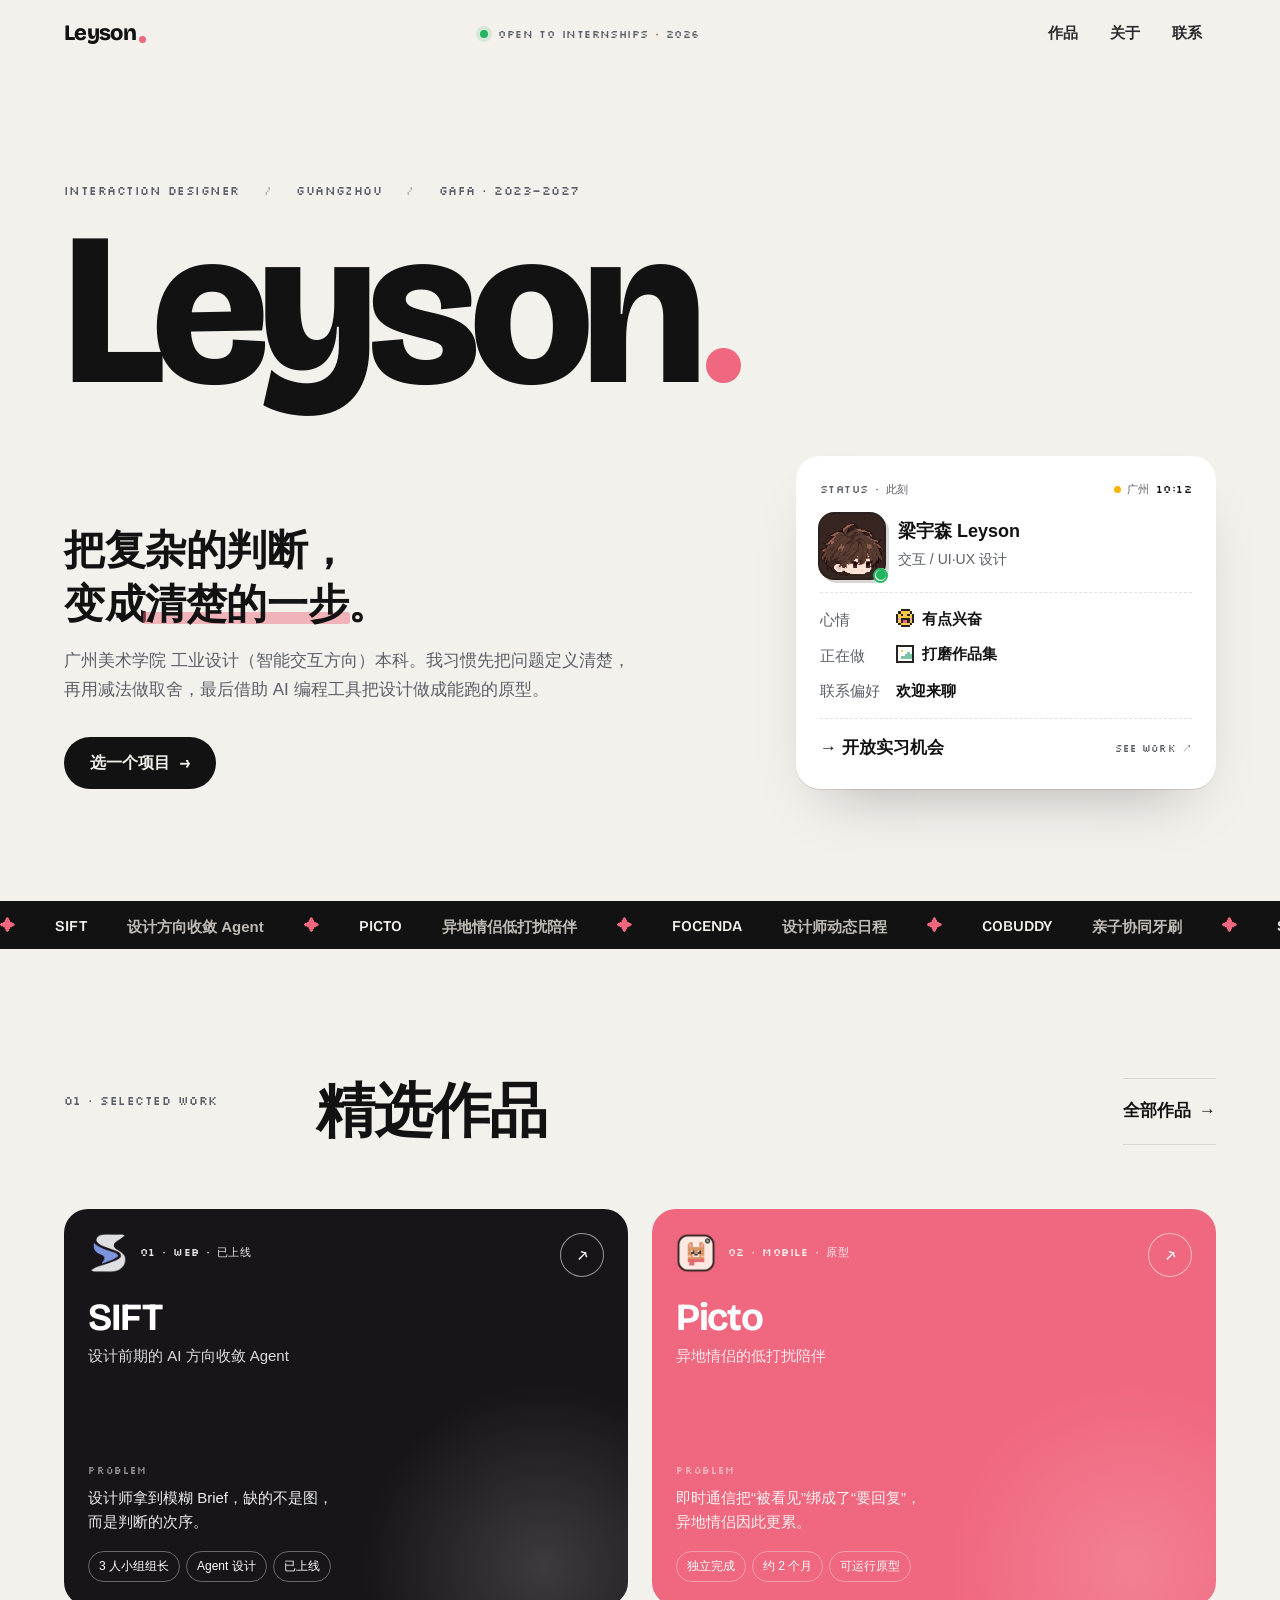
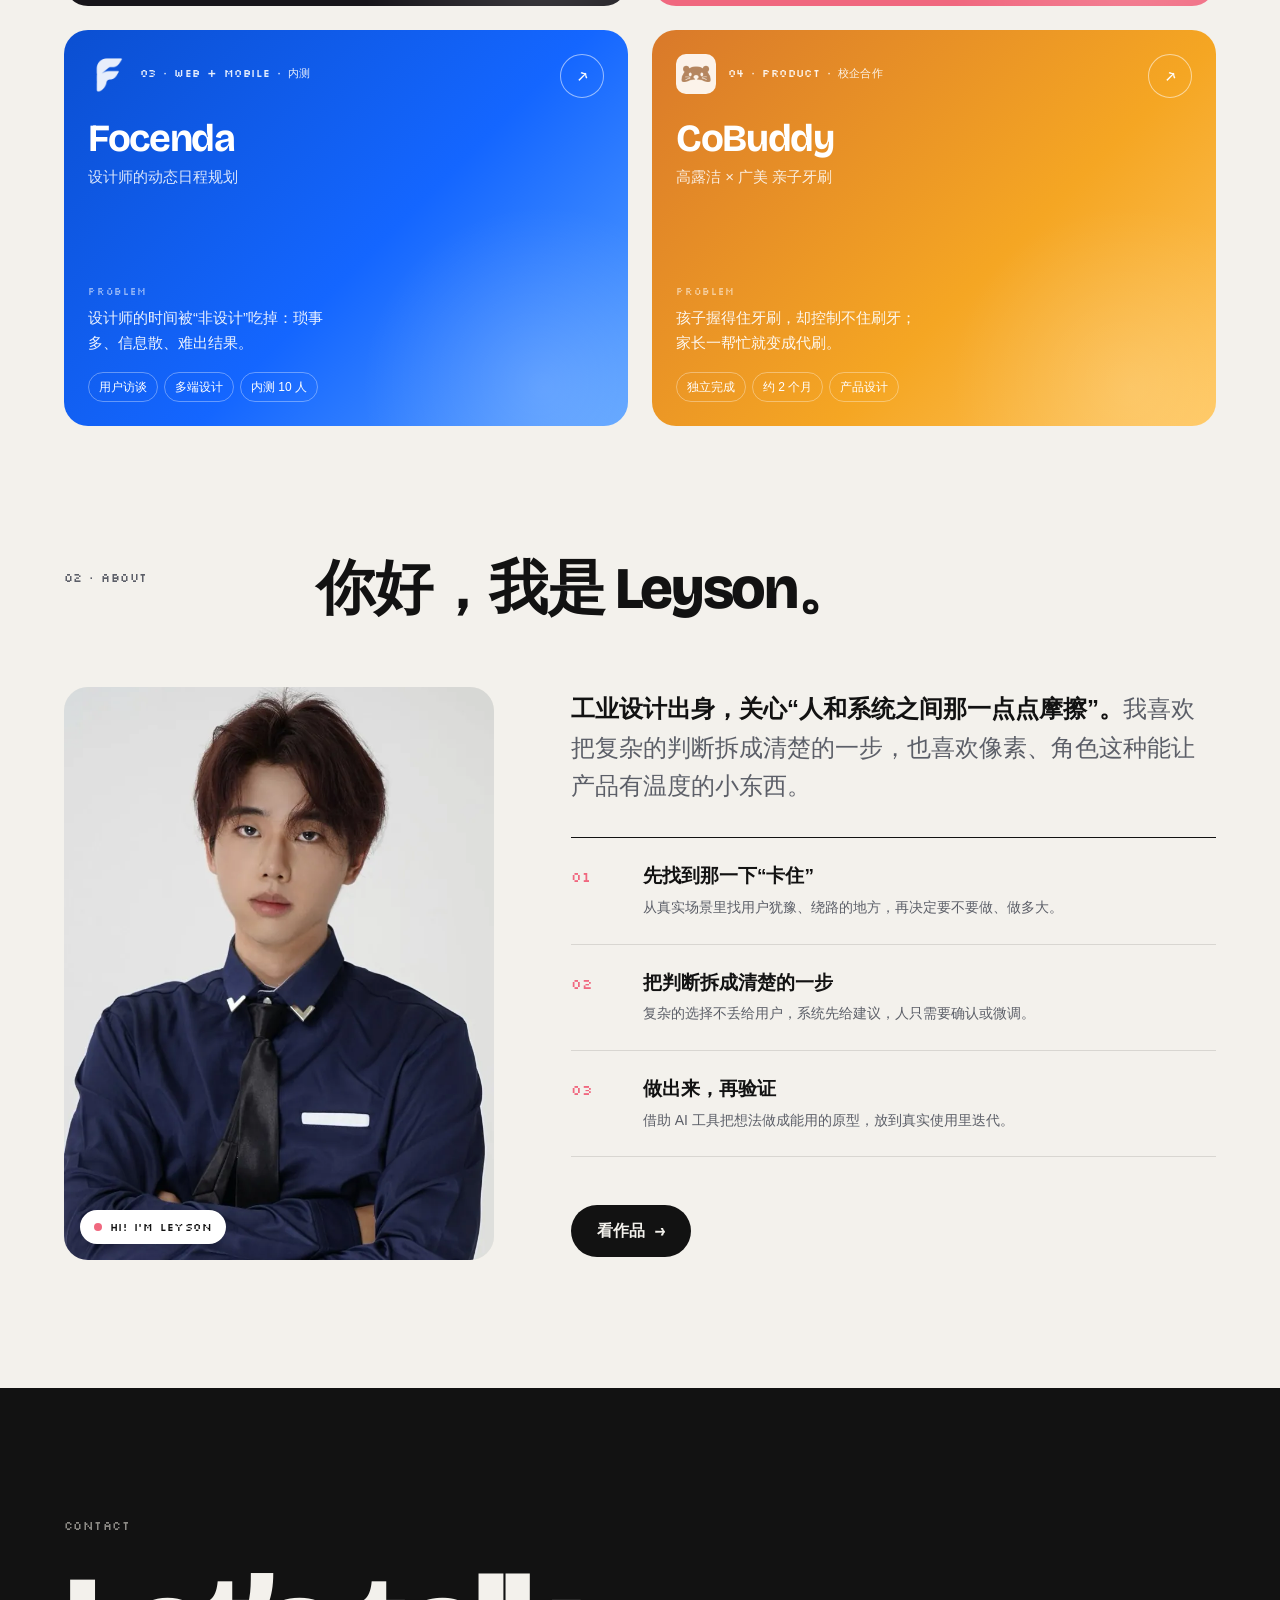
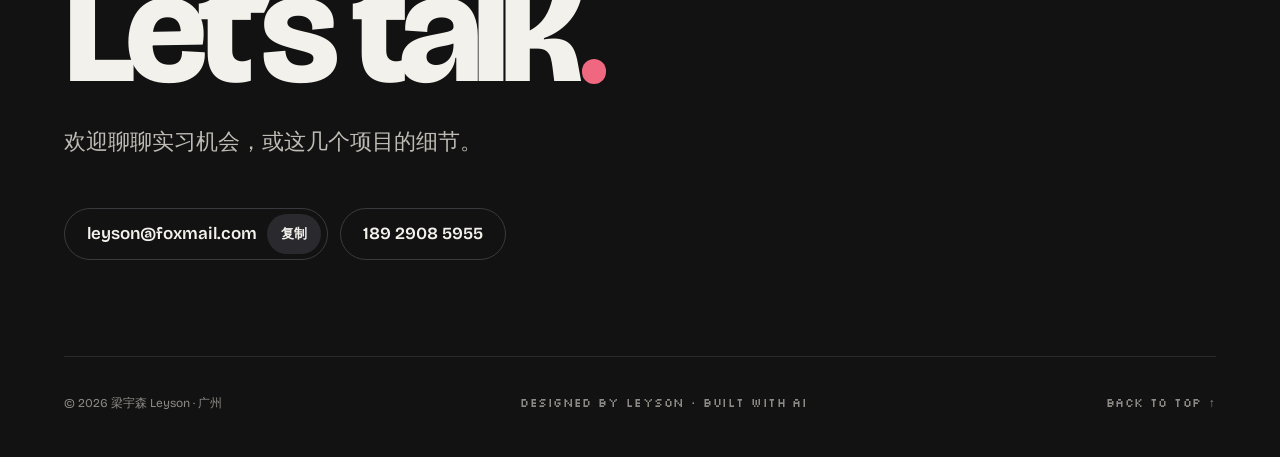
==== about.html @ c0477bdf "SIFT hero: 30-second read (problem/solution/role/result) in first screen" ====
<!doctype html>
<html lang="zh-CN" class="no-js">
<head>
<meta charset="utf-8">
<meta name="viewport" content="width=device-width, initial-scale=1, viewport-fit=cover">
<title>梁宇森 Leyson — 交互设计作品集</title>
<meta name="description" content="梁宇森 Leyson，广州美术学院工业设计（智能交互方向）。把复杂的判断，变成清楚的一步。作品：SIFT、片刻 Picto、Focenda 专序、CoBuddy 亲子牙刷。">
<meta name="author" content="梁宇森 Leyson">
<link rel="canonical" href="https://leysonapple.github.io/Personal-Website/">
<meta property="og:type" content="website">
<meta property="og:site_name" content="Leyson — 交互设计作品集">
<meta property="og:locale" content="zh_CN">
<meta property="og:title" content="梁宇森 Leyson — 交互设计作品集">
<meta property="og:description" content="梁宇森 Leyson，广州美术学院工业设计（智能交互方向）。把复杂的判断，变成清楚的一步。作品：SIFT、片刻 Picto、Focenda 专序、CoBuddy 亲子牙刷。">
<meta property="og:url" content="https://leysonapple.github.io/Personal-Website/">
<meta property="og:image" content="https://leysonapple.github.io/Personal-Website/assets/img/og-image.jpg">
<meta property="og:image:width" content="1200">
<meta property="og:image:height" content="630">
<meta name="twitter:card" content="summary_large_image">
<meta name="theme-color" content="#F3F1EC">
<link rel="icon" href="assets/img/favicon.svg" type="image/svg+xml">
<link rel="icon" href="assets/img/favicon-32.png" sizes="32x32" type="image/png">
<link rel="apple-touch-icon" href="assets/img/apple-touch-icon.png">
<link rel="preload" href="assets/fonts/Bricolage.woff2" as="font" type="font/woff2" crossorigin>
<link rel="stylesheet" href="assets/css/style.css?v=10281328">
<script>document.documentElement.className='js';try{var c=localStorage.getItem('ly-dot');if(c)document.documentElement.style.setProperty('--dot',c)}catch(e){}</script>
</head>
<body>
<a class="skip" href="#main">跳到正文</a>
<header class="nav">
  <div class="wrap">
    <a class="brand" href="index.html" aria-label="Leyson 首页">Leyson<i class="mk" aria-hidden="true"></i></a>
    <span class="open px">Open to internships · 2026</span>
    <ul>
      <li><a href="work.html">作品</a></li>
      <li><a href="about.html#about">关于</a></li>
      <li class="hide-xs"><a href="#contact">联系</a></li>
    </ul>
  </div>
</header>

<main id="main">
<section class="hero">
  <div class="wrap">
    <div class="kick px rv"><span>Interaction Designer</span><span>Guangzhou</span><span>GAFA · 2023–2027</span></div>
    <h1 class="rv d1" aria-label="Leyson.">Leyson<button type="button" class="mk mk-hero" data-dot data-follow aria-label="这个点是我的标志，点一下换个颜色"><span class="hint px" aria-hidden="true">Click me</span></button></h1>
    <div class="hero-grid">
      <div class="rv d2">
        <p class="lede">把复杂的判断，<br>变成<span class="hl">清楚的一步</span>。</p>
        <p class="sub">广州美术学院 工业设计（智能交互方向）本科。我习惯先把问题定义清楚，再用减法做取舍，最后借助 AI 编程工具把设计做成能跑的原型。</p>
        <div class="acts">
          <a class="btn btn-ink" href="work.html" data-magnetic>选一个项目 <span class="arr" aria-hidden="true">→</span></a>
        </div>
      </div>
      <aside class="status rv d3" aria-label="我的当前状态">
        <div class="top px"><span>Status · 此刻</span><span class="clock" data-clock><i aria-hidden="true"></i>广州 <time>--:--</time></span></div>
        <div class="me">
          <button type="button" class="ava" data-ava aria-label="梁宇森 Leyson 的像素头像：点一下打个招呼">
            <img class="f0" src="assets/img/avatar-pixel.png" alt="" width="80" height="80" loading="eager" decoding="async">
            <img class="f1" src="assets/img/avatar-pixel-blink.png" alt="" width="80" height="80" loading="eager" decoding="async">
            <span class="on-dot" aria-hidden="true"></span>
          </button>
          <span class="ava-say" data-ava-say aria-live="polite"></span>
          <div><b>梁宇森 Leyson</b><span>交互 / UI·UX 设计</span></div>
        </div>
        <dl>
          <dt>心情</dt><dd><button type="button" class="cyc" data-cyc="mood" aria-label="心情：有点兴奋（点一下换一个）"><i class="pxi" aria-hidden="true"></i><span>有点兴奋</span></button></dd>
          <dt>正在做</dt><dd><button type="button" class="cyc" data-cyc="doing" aria-label="正在做：打磨作品集（点一下换一个）"><i class="pxi" aria-hidden="true"></i><span>打磨作品集</span></button></dd>
          <dt>联系偏好</dt><dd>欢迎来聊</dd>
        </dl>
        <div class="say"><a href="#contact">→ 开放实习机会</a><a class="fmt px" href="work.html">See work ↗</a></div>
      </aside>
    </div>
  </div>
</section>

<div class="marquee" aria-hidden="true"><div class="track">
  <span><b>✦</b> SIFT <em>设计方向收敛 Agent</em> <b>✦</b> PICTO <em>异地情侣低打扰陪伴</em> <b>✦</b> FOCENDA <em>设计师动态日程</em> <b>✦</b> COBUDDY <em>亲子协同牙刷</em></span>
  <span><b>✦</b> SIFT <em>设计方向收敛 Agent</em> <b>✦</b> PICTO <em>异地情侣低打扰陪伴</em> <b>✦</b> FOCENDA <em>设计师动态日程</em> <b>✦</b> COBUDDY <em>亲子协同牙刷</em></span>
  <span><b>✦</b> SIFT <em>设计方向收敛 Agent</em> <b>✦</b> PICTO <em>异地情侣低打扰陪伴</em> <b>✦</b> FOCENDA <em>设计师动态日程</em> <b>✦</b> COBUDDY <em>亲子协同牙刷</em></span>
  <span><b>✦</b> SIFT <em>设计方向收敛 Agent</em> <b>✦</b> PICTO <em>异地情侣低打扰陪伴</em> <b>✦</b> FOCENDA <em>设计师动态日程</em> <b>✦</b> COBUDDY <em>亲子协同牙刷</em></span>
</div></div>

<section class="sec sec-work" aria-labelledby="work-h">
  <div class="wrap">
    <div class="sec-head rv"><div class="no px">01 · Selected work</div><h2 id="work-h">精选作品</h2><a class="more" href="work.html">全部作品 <span aria-hidden="true">→</span></a></div>
    <div class="pcs">
      <a class="pc s rv" href="projects/sift.html" data-tilt data-cursor="查看">
        <span class="pc-top"><img class="logo" src="assets/img/logo-sift.png" alt="" width="186" height="192" loading="lazy" decoding="async"><span class="px">01 · Web · 已上线</span></span>
        <span class="pc-txt"><b>SIFT</b><span>设计前期的 AI 方向收敛 Agent</span></span>
        <span class="pc-body">
          <span class="pc-prob"><em class="px">Problem</em>设计师拿到模糊 Brief，缺的不是图，而是判断的次序。</span>
          <span class="pc-chips"><span>3 人小组组长</span><span>Agent 设计</span><span>已上线</span></span>
        </span>
        <span class="pc-go" aria-hidden="true">→</span>
      </a>
      <a class="pc p rv d1" href="projects/picto.html" data-tilt data-cursor="查看">
        <span class="pc-top"><img class="logo" src="assets/img/logo-picto.png" alt="" width="192" height="192" loading="lazy" decoding="async"><span class="px">02 · Mobile · 原型</span></span>
        <span class="pc-txt"><b>Picto</b><span>异地情侣的低打扰陪伴</span></span>
        <span class="pc-body">
          <span class="pc-prob"><em class="px">Problem</em>即时通信把“被看见”绑成了“要回复”，异地情侣因此更累。</span>
          <span class="pc-chips"><span>独立完成</span><span>约 2 个月</span><span>可运行原型</span></span>
        </span>
        <span class="pc-go" aria-hidden="true">→</span>
      </a>
      <a class="pc f rv d2" href="projects/focenda.html" data-tilt data-cursor="查看">
        <span class="pc-top"><img class="logo" src="assets/img/logo-focenda.png" alt="" width="192" height="192" loading="lazy" decoding="async"><span class="px">03 · Web + Mobile · 内测</span></span>
        <span class="pc-txt"><b>Focenda</b><span>设计师的动态日程规划</span></span>
        <span class="pc-body">
          <span class="pc-prob"><em class="px">Problem</em>设计师的时间被“非设计”吃掉：琐事多、信息散、难出结果。</span>
          <span class="pc-chips"><span>用户访谈</span><span>多端设计</span><span>内测 10 人</span></span>
        </span>
        <span class="pc-go" aria-hidden="true">→</span>
      </a>
      <a class="pc c rv d3" href="projects/cobuddy.html" data-tilt data-cursor="查看">
        <span class="pc-top"><img class="logo" src="assets/img/logo-cobuddy.png" alt="" width="192" height="192" loading="lazy" decoding="async"><span class="px">04 · Product · 校企合作</span></span>
        <span class="pc-txt"><b>CoBuddy</b><span>高露洁 × 广美 亲子牙刷</span></span>
        <span class="pc-body">
          <span class="pc-prob"><em class="px">Problem</em>孩子握得住牙刷，却控制不住刷牙；家长一帮忙就变成代刷。</span>
          <span class="pc-chips"><span>独立完成</span><span>约 2 个月</span><span>产品设计</span></span>
        </span>
        <span class="pc-go" aria-hidden="true">→</span>
      </a>
    </div>
  </div>
</section>

<section class="sec" id="about" aria-labelledby="about-h">
  <div class="wrap">
    <div class="sec-head rv"><div class="no px">02 · About</div><h2 id="about-h">你好，我是<span class="lat"> Leyson</span>。</h2></div>
    <div class="about">
      <div class="photo rv"><picture><source srcset="assets/img/portrait.webp" type="image/webp"><img src="assets/img/portrait.jpg" alt="梁宇森 Leyson 的照片" width="736" height="1200" loading="lazy" decoding="async"></picture><span class="hi px"><i class="mk" aria-hidden="true"></i>Hi! I’m Leyson</span></div>
      <div class="rv d1">
        <p class="intro">工业设计出身，关心“人和系统之间那一点点摩擦”。<span class="mute">我喜欢把复杂的判断拆成清楚的一步，也喜欢像素、角色这种能让产品有温度的小东西。</span></p>
        <ol class="ways">
          <li><span class="n px">01</span><div><b>先找到那一下“卡住”</b><p>从真实场景里找用户犹豫、绕路的地方，再决定要不要做、做多大。</p></div></li>
          <li><span class="n px">02</span><div><b>把判断拆成清楚的一步</b><p>复杂的选择不丢给用户，系统先给建议，人只需要确认或微调。</p></div></li>
          <li><span class="n px">03</span><div><b>做出来，再验证</b><p>借助 AI 工具把想法做成能用的原型，放到真实使用里迭代。</p></div></li>
        </ol>
        <div class="about-cta">
          <a class="btn btn-ink" href="work.html">看作品 <span class="arr" aria-hidden="true">→</span></a>
        </div>
      </div>
    </div>
  </div>
</section>
</main>
<footer class="foot" id="contact">
  <div class="wrap">
    <p class="eyebrow px">Contact</p>
    <h2 aria-label="Let’s talk.">Let’s talk<button type="button" class="mk mk-big" data-dot aria-label="换一个点的颜色"></button></h2>
    <p class="l">欢迎聊聊实习机会，或这几个项目的细节。</p>
    <div class="links">
      <span class="mail-group"><a href="mailto:leyson@foxmail.com">leyson@foxmail.com</a><button type="button" class="copy" data-copy="leyson@foxmail.com" aria-label="复制邮箱地址"><span>复制</span></button></span>
      <a href="tel:+8618929085955">189 2908 5955</a>
    </div>
    <div class="base">
      <span>© <span id="y">2026</span> 梁宇森 Leyson · 广州</span>
      <span class="px">Designed by Leyson · built with AI</span>
      <a class="top px" href="#main">Back to top ↑</a>
    </div>
  </div>
</footer>
<div class="cursor" aria-hidden="true"><span></span></div>
<p class="toast" role="status" aria-live="polite"></p>
<script src="assets/js/main.js?v=10281328" defer></script>
</body>
</html>
---- assets/css/style.css ----
/* ==========================================================
   Leyson. — Interaction Design Portfolio
   Tokens → base → components → pages → responsive → motion
   ========================================================== */
@font-face { font-family: "Bricolage"; src: url("../fonts/Bricolage.woff2") format("woff2"); font-weight: 200 800; font-display: swap; }
@font-face { font-family: "Pixel"; src: url("../fonts/Silkscreen.woff2") format("woff2"); font-weight: 400; font-display: swap; }
@font-face { font-family: "Pixel"; src: url("../fonts/SilkscreenBold.woff2") format("woff2"); font-weight: 700; font-display: swap; }

:root {
  /* colour */
  --paper: #F3F1EC;
  --paper-2: #EAE7E0;
  --ink: #121212;
  --ink-2: #2A2A2D;
  --mute: #5C5F68;
  --line: rgba(18, 18, 18, .12);
  --white: #fff;
  --dot: #F0687F;            /* Leyson’s mark — user can cycle it */

  --sift: #17151A;  --sift-2: #232026; --sift-acc: #8FA6FF;
  --picto: #FBEFE3; --picto-acc: #F0687F; --picto-ink: #3B2A22;
  --foc: #1466FF;   --foc-2: #8EC5FF;  --foc-deep: #0B4FD1;

  /* type */
  --lat: "Bricolage", "Helvetica Neue", Arial, sans-serif;
  --cjk: "PingFang SC", "Hiragino Sans GB", "Noto Sans SC", "Source Han Sans SC", "Microsoft YaHei", sans-serif;
  --px: "Pixel", ui-monospace, monospace;
  --fs-xs: 12px;
  --fs-sm: 14px;
  --fs-base: 17px;
  --fs-md: 19px;
  --fs-lg: clamp(20px, 1.9vw, 24px);
  --fs-xl: clamp(28px, 3.3vw, 44px);
  --fs-2xl: clamp(34px, 4.6vw, 60px);
  --fs-3xl: clamp(48px, 7.4vw, 112px);

  /* space (8pt) */
  --s1: 8px; --s2: 16px; --s3: 24px; --s4: 32px; --s5: 48px; --s6: 64px; --s7: 96px;
  --section: clamp(80px, 10vw, 144px);
  --gap: clamp(16px, 2vw, 24px);

  --wrap: 1280px;
  --pad: clamp(20px, 5vw, 64px);
  --nav-h: 68px;
  --r: 18px;
  --r-lg: 24px;
  --ease: cubic-bezier(.2, .7, .1, 1);
  --spring: cubic-bezier(.34, 1.56, .64, 1);
  --shadow: 0 1px 0 var(--line), 0 30px 60px -30px rgba(0, 0, 0, .28);
}

*, *::before, *::after { box-sizing: border-box; }
html { scroll-behavior: smooth; -webkit-text-size-adjust: 100%; scroll-padding-top: calc(var(--nav-h) + 72px); }
body {
  margin: 0; background: var(--paper); color: var(--ink);
  font-family: var(--lat), var(--cjk); font-size: var(--fs-base); line-height: 1.7;
  -webkit-font-smoothing: antialiased; text-rendering: optimizeLegibility;
}
img, video { display: block; max-width: 100%; height: auto; }
picture { display: contents; }
a { color: inherit; text-decoration: none; }
button { font: inherit; color: inherit; background: none; border: 0; padding: 0; cursor: pointer; }
h1, h2, h3, h4 { text-wrap: balance; }
p { text-wrap: pretty; }
::selection { background: var(--ink); color: var(--paper); }
:focus-visible { outline: 2px solid var(--foc); outline-offset: 3px; border-radius: 8px; }
.theme-foc :focus-visible, .theme-sift :focus-visible, .dark-sec :focus-visible, .foot :focus-visible, .next:focus-visible { outline-color: #fff; }

.wrap { width: 100%; max-width: var(--wrap); margin: 0 auto; padding: 0 var(--pad); }
.px { font-family: var(--px); letter-spacing: .04em; text-transform: uppercase; font-weight: 400; }
.mute { color: var(--mute); }
.sr { position: absolute; width: 1px; height: 1px; overflow: hidden; clip: rect(0 0 0 0); white-space: nowrap; }
.eyebrow { font-size: var(--fs-xs); color: var(--mute); margin: 0 0 var(--s2); }
.skip { position: fixed; left: 16px; top: 12px; z-index: 300; background: var(--ink); color: var(--paper); padding: 10px 16px; border-radius: 999px; font-weight: 700; transform: translateY(-160%); transition: transform .2s; }
.skip:focus { transform: none; }

/* ---------- the mark: Leyson’s dot ---------- */
.mk { display: inline-block; width: 8px; height: 8px; border-radius: 50%; background: var(--dot); flex: none; transition: background .4s var(--ease), transform .5s var(--spring); }
button.mk { position: relative; cursor: pointer; }
button.mk::before { content: ""; position: absolute; inset: -14px; border-radius: 50%; }   /* bigger hit area */

/* ---------- header ---------- */
.nav {
  position: sticky; top: 0; z-index: 50;
  background: color-mix(in srgb, var(--paper) 84%, transparent);
  backdrop-filter: saturate(1.4) blur(14px); -webkit-backdrop-filter: saturate(1.4) blur(14px);
  border-bottom: 1px solid transparent; transition: border-color .3s;
}
.nav.scrolled { border-color: var(--line); }
.nav .wrap { display: flex; align-items: center; justify-content: space-between; gap: var(--s2); height: var(--nav-h); }
.brand { display: inline-flex; align-items: baseline; gap: 3px; font-weight: 800; font-size: 22px; letter-spacing: -.03em; min-height: 44px; align-items: center; }
.brand .mk { width: 7px; height: 7px; margin-top: 10px; }
.brand:hover .mk { transform: translateY(-6px); }
.nav ul { display: flex; gap: 4px; list-style: none; margin: 0; padding: 0; align-items: center; }
.nav ul a { display: inline-flex; align-items: center; gap: 6px; min-height: 44px; padding: 0 14px; border-radius: 999px; font-size: 15px; font-weight: 600; color: var(--ink-2); transition: background .2s, color .2s; }
.nav ul a:hover, .nav ul a[aria-current="page"] { background: rgba(18,18,18,.06); }
.nav .cta { background: var(--ink); color: var(--paper) !important; margin-left: 4px; }
.nav .cta:hover { background: #000 !important; }
.open { display: inline-flex; align-items: center; gap: 10px; font-size: 11px; color: var(--mute); }
.open::before { content: ""; width: 8px; height: 8px; border-radius: 50%; background: #22B45E; box-shadow: 0 0 0 4px rgba(34,180,94,.15); animation: pulse 2.4s infinite; }
@keyframes pulse { 50% { box-shadow: 0 0 0 7px rgba(34,180,94,0); } }

/* ---------- buttons / chips ---------- */
.btn { display: inline-flex; align-items: center; gap: 10px; min-height: 52px; padding: 0 26px; border-radius: 999px; font-weight: 700; font-size: 16px; font-family: var(--lat), var(--cjk); transition: transform .3s var(--ease), background .2s, color .2s, box-shadow .3s; will-change: transform; }
.btn .arr { transition: transform .3s var(--ease); }
.btn:hover .arr { transform: translateX(4px); }
.btn-ink { background: var(--ink); color: var(--paper); }
.btn-ink:hover { box-shadow: 0 14px 30px -14px rgba(0,0,0,.6); }
.btn-line { border: 1.5px solid var(--ink); }
.btn-line:hover { background: var(--ink); color: var(--paper); }
.chip { display: inline-flex; align-items: center; height: 28px; padding: 0 12px; border-radius: 999px; border: 1px solid currentColor; font-size: 13px; font-weight: 600; opacity: .85; }
.tag { display: block; font-family: var(--px); font-size: var(--fs-xs); letter-spacing: .04em; text-transform: uppercase; color: var(--mute); margin-bottom: 10px; }

/* ---------- reveal (only when JS runs) ---------- */
.js .rv { opacity: 0; transform: translateY(24px); transition: opacity .8s var(--ease), transform .8s var(--ease); }
.js .rv.in { opacity: 1; transform: none; }
.js .rv.d1 { transition-delay: .08s; } .js .rv.d2 { transition-delay: .16s; } .js .rv.d3 { transition-delay: .24s; }

/* ==========================================================
   HOME
   ========================================================== */
.hero { position: relative; overflow-x: clip; min-height: calc(100svh - var(--nav-h)); display: flex; flex-direction: column; justify-content: center; padding: var(--s5) 0 var(--s5); }
.hero .kick { font-size: var(--fs-xs); color: var(--mute); display: flex; gap: var(--s1) var(--s3); flex-wrap: wrap; }
.hero .kick span + span::before { content: "/"; margin-right: var(--s3); opacity: .4; }
.hero h1 { margin: var(--s2) 0 0; font-size: clamp(88px, 17vw, 248px); line-height: .86; font-weight: 800; letter-spacing: -.045em; display: flex; align-items: flex-end; }
.mk-hero { width: .16em; height: .16em; margin: 0 0 .1em .05em; translate: var(--fx, 0) var(--fy, 0); transition: background .4s var(--ease), transform .5s var(--spring), translate .25s var(--ease); }
.mk-hero:hover, .mk-hero:focus-visible { transform: scale(1.18); }
.mk-hero:active { transform: scale(.85); }
.mk-hero .hint { position: absolute; left: 130%; bottom: 110%; font-size: 11px; letter-spacing: .06em; line-height: 1; white-space: nowrap; background: var(--ink); color: var(--paper); padding: 6px 8px; border-radius: 6px; opacity: 0; transform: translateY(6px); transition: opacity .25s, transform .3s var(--ease); pointer-events: none; }
.mk-hero:hover .hint, .mk-hero:focus-visible .hint { opacity: 1; transform: none; }
.mk.pop { animation: pop .5s var(--spring); }
@keyframes pop { 40% { transform: scale(1.45); } }

.hero-grid { display: grid; grid-template-columns: 1.25fr .9fr; gap: clamp(28px, 5vw, 80px); align-items: end; margin-top: clamp(28px, 4vw, 56px); }
.hero .lede { font-family: var(--cjk); font-size: clamp(26px, 3.2vw, 44px); line-height: 1.32; font-weight: 700; letter-spacing: -.01em; margin: 0; }
.hl { position: relative; white-space: nowrap; z-index: 0; }
.hl::after { content: ""; position: absolute; left: -.05em; right: -.05em; bottom: .06em; height: .3em; z-index: -1; background: var(--dot); opacity: .45; border-radius: 2px; transform-origin: left; transition: background .4s; }
.js .rv.in .hl::after { animation: mark 1s .5s var(--ease) both; }
@keyframes mark { from { transform: scaleX(0); } }
.hero .sub { font-family: var(--cjk); color: var(--mute); margin: var(--s2) 0 var(--s4); max-width: 34em; }
.hero .acts { display: flex; gap: 12px; flex-wrap: wrap; }

.status { background: var(--white); border-radius: var(--r-lg); padding: var(--s3); box-shadow: var(--shadow); font-family: var(--cjk); transform: rotate(1.2deg); transition: transform .5s var(--ease); max-width: 420px; justify-self: end; width: 100%; }
.status:hover, .status:focus-within { transform: rotate(0) translateY(-4px); }
.status .top { display: flex; justify-content: space-between; align-items: center; gap: var(--s1); font-size: 11px; color: var(--mute); margin-bottom: var(--s2); }
.status .clock { display: inline-flex; align-items: center; gap: 6px; font-variant-numeric: tabular-nums; }
.status .clock i { width: 7px; height: 7px; border-radius: 50%; background: #F5B400; }
.status .clock.night i { background: #6C7BD8; }
.status .clock time { color: var(--ink); }
.status .me { position: relative; display: flex; gap: 14px; align-items: center; margin-bottom: 14px; }
.status .ava { position: relative; flex: none; width: 64px; height: 64px; padding: 0; border-radius: 14px; background: #2B211E; overflow: visible; cursor: pointer; box-shadow: 0 0 0 2px #2B211E, 3px 3px 0 2px rgba(43,33,30,.18); transition: transform .3s var(--ease); }
.status .ava img { position: absolute; inset: 0; width: 100%; height: 100%; border-radius: 14px; image-rendering: pixelated; }
.status .ava .f1 { opacity: 0; }
.status .ava.blink .f1 { opacity: 1; }
.status .ava.blink .f0 { opacity: 0; }
.status .ava:hover { transform: translateY(-2px) rotate(-3deg); }
.status .ava.hop { animation: ava-hop .5s steps(4, jump-none); }
@keyframes ava-hop { 0%, 100% { transform: translateY(0); } 40% { transform: translateY(-10px) rotate(-4deg); } 70% { transform: translateY(0) scale(1.06, .94); } }
.status .on-dot { position: absolute; right: -4px; bottom: -4px; width: 14px; height: 14px; background: #22B45E; border: 2.5px solid #fff; border-radius: 50%; }
.status .on-dot::after { content: ""; position: absolute; inset: -2.5px; border-radius: 50%; border: 2px solid #22B45E; animation: dot-ping 2.4s ease-out infinite; }
@keyframes dot-ping { 0% { transform: scale(1); opacity: .7; } 70%, 100% { transform: scale(2.2); opacity: 0; } }
.ava-say { position: absolute; left: 40px; bottom: calc(100% + 6px); z-index: 2; padding: 6px 10px; background: var(--ink); color: #fff; font-family: var(--cjk); font-size: 12.5px; font-weight: 700; line-height: 1.4; white-space: nowrap; box-shadow: 3px 3px 0 rgba(0,0,0,.15); opacity: 0; transform: translateY(4px); transition: opacity .2s, transform .2s steps(2); pointer-events: none; }
.ava-say::after { content: ""; position: absolute; left: 10px; top: 100%; width: 8px; height: 6px; background: var(--ink); clip-path: polygon(0 0, 100% 0, 100% 50%, 50% 50%, 50% 100%, 0 100%); }
.ava-say.show { opacity: 1; transform: none; }
.status .me .ava-say { color: #fff; font-size: 12.5px; }
.ava-say:empty { display: none; }
.status .cyc { display: inline-flex; align-items: center; gap: 8px; min-height: 30px; margin: -4px 0 -4px -6px; padding: 2px 8px 2px 6px; border-radius: 8px; font: inherit; font-weight: 600; color: inherit; cursor: pointer; transition: background .2s; }
.status .cyc:hover { background: var(--paper-2, #F1EEE8); }
.status .cyc::after { content: "↻"; font-size: 12px; color: var(--mute); opacity: 0; transition: opacity .2s; }
.status .cyc:hover::after, .status .cyc:focus-visible::after { opacity: 1; }
.status .cyc.pop .pxi { animation: pxi-pop .35s steps(3, jump-none); }
.status .cyc.pop span { animation: cyc-in .3s var(--ease); }
@keyframes pxi-pop { 50% { transform: scale(1.35) rotate(-8deg); } }
@keyframes cyc-in { from { opacity: 0; transform: translateY(5px); } }
.pxi { display: inline-flex; width: 18px; height: 18px; flex: none; }
.pxi svg { width: 100%; height: 100%; }
.status .clock .cl { animation: cl-tick 1s steps(1) infinite; }
@keyframes cl-tick { 50% { opacity: .15; } }
@media (prefers-reduced-motion: reduce) {
  .status .on-dot::after, .status .clock .cl, .status .ava.hop, .status .cyc.pop .pxi, .status .cyc.pop span { animation: none !important; }
  .status .ava:hover { transform: none; }
}
.status .me b { display: block; font-size: 18px; line-height: 1.4; }
.status .me span { font-size: var(--fs-sm); color: var(--mute); }
.status dl { margin: 0; display: grid; grid-template-columns: auto 1fr; gap: 8px 16px; font-size: 15px; padding: 14px 0; border-top: 1px dashed var(--line); border-bottom: 1px dashed var(--line); }
.status dt { color: var(--mute); }
.status dd { margin: 0; font-weight: 600; }
.status .say { margin-top: 14px; display: flex; align-items: center; justify-content: space-between; gap: var(--s1); font-weight: 700; }
.status .say a { min-height: 32px; display: inline-flex; align-items: center; }
.status .say a:first-child:hover { text-decoration: underline; text-underline-offset: 4px; }
.status .fmt { font-size: 10px; font-weight: 400; color: var(--mute); }
.status .fmt:hover { color: var(--picto-acc); }

.marquee { overflow: hidden; white-space: nowrap; background: var(--ink); color: var(--paper); }
.marquee .track { display: inline-flex; gap: 40px; padding: 16px 0; animation: mq 32s linear infinite; font-size: 15px; font-weight: 600; }
.marquee:hover .track { animation-play-state: paused; }
.marquee .track span { display: inline-flex; gap: 40px; align-items: center; }
.marquee em { font-style: normal; font-family: var(--cjk); font-weight: 600; color: #BEBBB4; }
.marquee b { color: var(--dot); transition: color .4s; }
@keyframes mq { to { transform: translateX(-50%); } }

.sec { padding: var(--section) 0; }
.sec + .sec { padding-top: 0; }
.sec-head { display: grid; grid-template-columns: 220px 1fr auto; gap: var(--s4); margin-bottom: clamp(36px, 5vw, 64px); align-items: start; }
.sec-head .no { font-size: var(--fs-xs); color: var(--mute); padding-top: 14px; }
.sec-head h2 { margin: 0; font-family: var(--cjk); font-size: var(--fs-2xl); line-height: 1.15; letter-spacing: -.02em; font-weight: 800; }
.sec-head h2 .lat { font-family: var(--lat); letter-spacing: -.04em; }
.sec-head .more { align-self: end; font-weight: 700; font-family: var(--cjk); display: inline-flex; gap: 8px; min-height: 44px; align-items: center; border-bottom: 1.5px solid currentColor; }
.sec-head .more span { transition: transform .3s var(--ease); }
.sec-head .more:hover span { transform: translateX(4px); }

.how { display: grid; grid-template-columns: repeat(3, 1fr); gap: var(--gap); }
.how article { background: var(--white); border-radius: var(--r); padding: var(--s4) var(--s4) var(--s3); font-family: var(--cjk); display: flex; flex-direction: column; min-height: 260px; transition: transform .45s var(--ease), box-shadow .45s; }
.how article:hover { transform: translateY(-4px); box-shadow: var(--shadow); }
.how .n { font-size: 13px; color: var(--mute); }
.how h3 { font-size: 22px; margin: var(--s4) 0 var(--s1); line-height: 1.35; }
.how p { margin: 0; color: var(--mute); font-size: 15.5px; }
.how .eg { margin-top: auto; padding-top: var(--s3); font-size: 13px; color: var(--ink-2); display: flex; gap: 8px; flex-wrap: wrap; }
.how .eg span { padding: 3px 10px; background: var(--paper); border-radius: 999px; }

/* project cards (home) */
.pcs { display: grid; grid-template-columns: repeat(3, 1fr); gap: var(--gap); perspective: 1200px; }
.pc { position: relative; display: flex; flex-direction: column; min-height: clamp(360px, 31vw, 420px); border-radius: var(--r-lg); padding: var(--s3); color: #fff; overflow: hidden; isolation: isolate;
  transform: rotateX(var(--rx, 0deg)) rotateY(var(--ry, 0deg)) translateY(var(--ty, 0)); transform-style: preserve-3d; transition: transform .5s var(--ease), box-shadow .5s; }
.pc:hover { --ty: -6px; box-shadow: 0 40px 70px -35px rgba(0,0,0,.55); }
.pc.s { background: var(--sift); } .pc.p { background: var(--picto-acc); } .pc.f { background: linear-gradient(135deg, var(--foc-deep), var(--foc) 55%, #5AA2FF); }
.pc-top { display: flex; align-items: center; gap: 12px; font-size: 11px; opacity: .9; }
.pc-top .logo { width: 40px; height: 40px; object-fit: contain; border-radius: 10px; }
.pc-txt { margin-top: var(--s3); position: relative; z-index: 2; }
.pc-txt b { display: block; font-size: clamp(30px, 3vw, 40px); letter-spacing: -.035em; line-height: 1.05; }
.pc-txt span { display: block; font-family: var(--cjk); font-size: 15px; opacity: .85; margin-top: 6px; }
.pc-go { position: absolute; top: var(--s3); right: var(--s3); width: 44px; height: 44px; border-radius: 50%; border: 1.5px solid rgba(255,255,255,.55); display: grid; place-items: center; font-size: 18px; transform: rotate(-45deg); transition: transform .45s var(--spring), background .3s, color .3s; z-index: 2; }
.pc:hover .pc-go, .pc:focus-visible .pc-go { transform: rotate(0); background: #fff; color: var(--ink); border-color: #fff; }
.pc-body { margin-top: auto; padding-top: var(--s4); display: flex; flex-direction: column; gap: var(--s2); position: relative; z-index: 2; font-family: var(--cjk); }
.pc-prob { font-size: 15px; line-height: 1.65; opacity: .92; max-width: 30ch; }
.pc-prob em { display: block; font-style: normal; font-size: 10px; letter-spacing: .08em; opacity: .6; margin-bottom: 6px; }
.pc-stat { display: flex; align-items: baseline; gap: 12px; padding-top: var(--s2); border-top: 1px solid rgba(255,255,255,.22); }
.pc-stat strong { font-family: var(--lat); font-size: clamp(34px, 3.4vw, 46px); line-height: 1; letter-spacing: -.04em; font-weight: 800; transition: transform .5s var(--spring); transform-origin: left bottom; }
.pc-stat span { font-size: 13px; line-height: 1.5; opacity: .78; }
.pc:hover .pc-stat strong { transform: scale(1.06); }
.pc-chips { display: flex; flex-wrap: wrap; gap: 6px; }
.pc-chips span { font-size: 12px; padding: 4px 10px; border-radius: 999px; border: 1px solid rgba(255,255,255,.35); transition: background .3s, color .3s; }
.pc:hover .pc-chips span { background: rgba(255,255,255,.14); }
.pc::after { content: ""; position: absolute; inset: auto -20% -40% auto; width: 70%; aspect-ratio: 1; border-radius: 50%; background: radial-gradient(circle, rgba(255,255,255,.16), transparent 65%); z-index: 0; transition: transform .8s var(--ease); pointer-events: none; }
.pc:hover::after { transform: translate(-12%, -10%) scale(1.15); }

.about { display: grid; grid-template-columns: .8fr 1.2fr; gap: clamp(32px, 6vw, 96px); align-items: center; }
.photo { position: relative; border-radius: var(--r-lg); overflow: hidden; aspect-ratio: 3 / 4; background: var(--paper-2); }
.photo img { width: 100%; height: 100%; object-fit: cover; object-position: 50% 18%; transition: transform 1.2s var(--ease); }
.photo:hover img { transform: scale(1.03); }
.photo .hi { position: absolute; left: var(--s2); bottom: var(--s2); background: var(--white); border-radius: 999px; padding: 8px 14px; font-size: 11px; display: flex; gap: 8px; align-items: center; box-shadow: 0 8px 20px -10px rgba(0,0,0,.35); }
.photo .hi .mk { animation: blink 3.2s infinite; }
@keyframes blink { 0%, 90%, 100% { transform: scale(1); } 95% { transform: scale(1, .2); } }
.about .intro { font-family: var(--cjk); font-size: var(--fs-lg); line-height: 1.6; font-weight: 600; margin: 0 0 var(--s4); }
.about .intro .mute { font-weight: 500; }
.ways { list-style: none; margin: 0 0 var(--s5); padding: 0; border-top: 1.5px solid var(--ink); font-family: var(--cjk); }
.ways li { display: grid; grid-template-columns: 56px 1fr; gap: var(--s2); padding: var(--s3) 0; border-bottom: 1px solid var(--line); transition: padding .4s var(--ease); }
.ways li:hover { padding-left: 8px; }
.ways .n { font-size: var(--fs-sm); color: var(--dot); padding-top: 4px; }
.ways b { display: block; font-size: var(--fs-md); line-height: 1.45; }
.ways p { margin: 6px 0 0; font-size: var(--fs-sm); color: var(--mute); line-height: 1.7; }
.about-cta { display: flex; flex-wrap: wrap; gap: var(--s2); }
.cv { display: grid; grid-template-columns: repeat(3, 1fr); gap: var(--s4); border-top: 1.5px solid var(--ink); padding-top: var(--s3); font-family: var(--cjk); }
.cv h3 { margin: 0 0 var(--s2); font-size: var(--fs-xs); color: var(--mute); }
.cv ul { list-style: none; margin: 0; padding: 0; display: grid; gap: var(--s2); }
.cv li b { display: block; font-size: 15.5px; line-height: 1.5; }
.cv li span { font-size: var(--fs-sm); color: var(--mute); line-height: 1.6; display: block; margin-top: 2px; }

/* ---------- footer ---------- */
.foot { background: var(--ink); color: var(--paper); padding: clamp(80px, 10vw, 140px) 0 var(--s4); position: relative; overflow: hidden; }
.foot .eyebrow { color: #8C8A85; margin-bottom: var(--s3); }
.foot h2 { font-size: clamp(64px, 12vw, 180px); line-height: .9; letter-spacing: -.06em; margin: 0; font-weight: 800; display: flex; align-items: flex-end; }
.mk-big { width: .16em; height: .16em; margin: 0 0 .1em .05em; }
.mk-big:hover { transform: translateY(-.25em); }
.foot p.l { font-family: var(--cjk); font-size: clamp(18px, 1.8vw, 22px); color: #BEBBB4; margin: var(--s3) 0 var(--s5); }
.foot .links { display: flex; flex-wrap: wrap; gap: 12px; }
.foot .links > a, .mail-group { min-height: 52px; display: inline-flex; align-items: center; gap: 10px; border-radius: 999px; border: 1.5px solid #3A3A3E; font-weight: 600; transition: background .2s, border-color .2s, color .2s; }
.foot .links > a { padding: 0 22px; }
.foot .links > a:hover { background: var(--paper); color: var(--ink); border-color: var(--paper); }
.mail-group { padding: 0 6px 0 22px; }
.mail-group a { min-height: 44px; display: inline-flex; align-items: center; }
.mail-group a:hover { text-decoration: underline; text-underline-offset: 4px; }
.copy { min-height: 40px; padding: 0 14px; border-radius: 999px; background: #2A2A2E; font-size: 13px; font-weight: 700; transition: background .2s, color .2s; }
.copy:hover { background: var(--paper); color: var(--ink); }
.copy.done { background: #22B45E; color: #fff; }
.foot .base { display: flex; justify-content: space-between; align-items: center; flex-wrap: wrap; gap: 12px 24px; margin-top: clamp(64px, 8vw, 96px); padding-top: var(--s3); border-top: 1px solid #2A2A2E; font-size: var(--fs-xs); color: #8C8A85; }
.foot .base .top { min-height: 44px; display: inline-flex; align-items: center; }
.foot .base .top:hover { color: var(--paper); }

/* ==========================================================
   WORK (project picker)
   ========================================================== */
.pick-head { padding: clamp(56px, 8vw, 120px) 0 clamp(32px, 4vw, 56px); }
.pick-head h1 { font-family: var(--cjk); font-size: clamp(44px, 7.6vw, 112px); line-height: 1.04; letter-spacing: -.03em; margin: 0 0 var(--s3); font-weight: 800; }
.pick-head p:where(:not(.eyebrow)) { font-family: var(--cjk); color: var(--mute); max-width: 36em; margin: 0; font-size: 18px; }
.flow { color: var(--ink); font-weight: 700; white-space: nowrap; }
.flow i { font-style: normal; color: var(--dot); }
.picks { list-style: none; margin: 0; padding: 0 0 var(--s7); }
.pick { border-top: 1.5px solid var(--ink); }
.pick:last-child { border-bottom: 1.5px solid var(--ink); }
.pick a { position: relative; display: grid; grid-template-columns: 56px 1.15fr 1fr auto; gap: var(--s3); align-items: center; padding: var(--s4) var(--s2); transition: background .45s var(--ease), color .35s, padding .45s var(--ease); }
.pick .num { font-size: 13px; }
.pick h2 { margin: 0; font-size: clamp(40px, 6vw, 88px); line-height: 1; letter-spacing: -.045em; font-weight: 800; display: flex; align-items: center; gap: 18px; }
.pick h2 small { font-family: var(--cjk); font-size: .3em; letter-spacing: 0; font-weight: 700; opacity: .7; }
.pick .desc { font-family: var(--cjk); position: relative; z-index: 2; }
.pick .desc b { display: block; font-size: 18px; margin-bottom: 6px; }
.pick .desc > span { font-size: 15px; opacity: .75; display: block; }
.pick .tags { margin: 12px 0 0; padding: 0; list-style: none; display: flex; gap: 8px; flex-wrap: wrap; }
.pick .enter { display: inline-flex; align-items: center; gap: 10px; min-height: 52px; padding: 0 22px; border-radius: 999px; border: 1.5px solid currentColor; font-weight: 700; white-space: nowrap; font-family: var(--cjk); transition: background .3s, color .3s, border-color .3s; position: relative; z-index: 2; }
.pick .lg { width: 56px; height: 56px; border-radius: 14px; display: grid; place-items: center; flex: none; transition: transform .45s var(--spring); }
.pick .lg img { width: 34px; height: 34px; object-fit: contain; }
.pick.p .lg img { width: 40px; height: 40px; border-radius: 8px; }
.pick.s .lg { background: var(--sift); } .pick.p .lg { background: var(--picto-acc); } .pick.f .lg { background: linear-gradient(135deg, var(--foc-deep), var(--foc)); }
.pick a:hover, .pick a:focus-visible { z-index: 3; }
.pick .peek { position: absolute; left: var(--mx, 40%); top: var(--my, 50%); width: 260px; aspect-ratio: 4/3; border-radius: 14px; overflow: hidden; transform: translate(-50%, -50%) rotate(-4deg) scale(.6); opacity: 0; transition: transform .55s var(--ease), opacity .35s, left .25s var(--ease), top .25s var(--ease); box-shadow: 0 30px 60px -20px rgba(0,0,0,.5); pointer-events: none; z-index: 1; }
.pick .peek img { width: 100%; height: 100%; object-fit: cover; object-position: top; }
.pick a:hover, .pick a:focus-visible { padding-left: var(--s4); padding-right: var(--s4); }
.pick.s a:hover, .pick.s a:focus-visible { background: var(--sift); color: #fff; }
.pick.p a:hover, .pick.p a:focus-visible { background: var(--picto-acc); color: #fff; }
.pick.f a:hover, .pick.f a:focus-visible { background: var(--foc-deep); background-image: linear-gradient(110deg, var(--foc-deep), var(--foc)); color: #fff; }
.pick a:hover .peek, .pick a:focus-visible .peek { opacity: 1; transform: translate(-50%, -50%) rotate(-4deg) scale(1); }
.pick a:hover .enter, .pick a:focus-visible .enter { background: #fff; color: var(--ink); border-color: #fff; }
.pick a:hover .lg { transform: rotate(-8deg) scale(1.06); }
.pick-foot { display: flex; justify-content: space-between; flex-wrap: wrap; gap: var(--s2); align-items: center; font-family: var(--cjk); color: var(--mute); padding-bottom: var(--s7); margin-top: calc(var(--s5) * -1); }

/* ==========================================================
   CASE STUDY
   ========================================================== */
.case-hero { padding: clamp(40px, 6vw, 80px) 0 0; position: relative; overflow: hidden; }
.crumb { font-size: var(--fs-xs); display: flex; gap: 10px; align-items: center; opacity: .75; }
.crumb a { text-decoration: underline; text-underline-offset: 4px; min-height: 32px; display: inline-flex; align-items: center; }
.case-id { display: flex; align-items: center; gap: 12px; font-size: var(--fs-xs); margin: var(--s4) 0 0; opacity: .85; }
.case-id img { width: 32px; height: 32px; border-radius: 9px; object-fit: contain; }
.case-hero h1 { margin: var(--s2) 0 var(--s2); font-size: var(--fs-3xl); line-height: .98; letter-spacing: -.05em; font-weight: 800; max-width: 12em; }
.case-hero h1.cjk { font-family: var(--cjk); letter-spacing: -.02em; line-height: 1.12; }
.case-hero .sub { font-family: var(--cjk); font-size: var(--fs-lg); line-height: 1.6; max-width: 36em; margin: 0; opacity: .84; }
.meta { display: grid; grid-template-columns: repeat(auto-fit, minmax(170px, 1fr)); gap: 0 var(--s3); margin: clamp(36px, 5vw, 60px) 0 0; font-family: var(--cjk); }
.meta div { padding: var(--s2) 0 var(--s2); border-top: 1px solid color-mix(in srgb, currentColor 35%, transparent); }
.meta dt { font-family: var(--px); font-size: 11px; letter-spacing: .04em; text-transform: uppercase; opacity: .7; margin-bottom: 6px; }
.meta dd { margin: 0; font-weight: 600; font-size: 15px; line-height: 1.55; }
.case-visual { margin-top: clamp(40px, 6vw, 72px); border-radius: var(--r-lg) var(--r-lg) 0 0; overflow: hidden; }
.case-visual img { width: 100%; }

.theme-sift { background: var(--sift); color: #F2F0EC; }
.theme-picto { background: var(--picto); color: var(--picto-ink); }
.theme-picto-acc { background: var(--picto-acc); color: #fff; }
.theme-foc { background: var(--foc-deep); background-image: linear-gradient(140deg, var(--foc-deep) 0%, var(--foc) 55%, #4E98FF 100%); color: #fff; }
.tint-peach { background: #F7E7D6; }
.tint-blue { background: #E9F1FF; }

.tldr-wrap { padding-top: var(--s2); }
.theme-foc + .tldr-wrap { padding-top: clamp(48px, 7vw, 96px); }
.tldr { display: grid; grid-template-columns: repeat(var(--n, 3), 1fr); border-top: 1.5px solid var(--ink); }
.tldr-k { margin: var(--s4) 0 var(--s2); }
.tldr div { padding: var(--s3) var(--s3) var(--s5) 0; font-family: var(--cjk); }
.tldr div + div { padding-left: var(--s3); border-left: 1px solid var(--line); }
.tldr h2 { margin: 0 0 12px; font-size: var(--fs-xs); color: var(--mute); }
.tldr p { margin: 0; font-size: 16px; font-weight: 600; line-height: 1.65; }

/* in-page index — 问题 → 判断 → 设计 → 结果 */
.toc { position: sticky; top: var(--nav-h); z-index: 40; background: color-mix(in srgb, var(--paper) 90%, transparent); backdrop-filter: blur(12px); -webkit-backdrop-filter: blur(12px); border-top: 1px solid var(--line); border-bottom: 1px solid var(--line); }
.toc .wrap { position: relative; }
.toc ol { position: relative; display: flex; gap: 4px; list-style: none; margin: 0; padding: 10px 0; overflow-x: auto; scrollbar-width: none; }
.toc ol::-webkit-scrollbar { display: none; }
.toc a { display: inline-flex; align-items: center; gap: 8px; min-height: 40px; padding: 0 14px; border-radius: 999px; font-family: var(--cjk); font-size: var(--fs-sm); font-weight: 600; white-space: nowrap; color: var(--ink-2); transition: background .25s, color .25s; }
.toc a .px { font-size: 10px; color: var(--mute); }
.toc a em { font-style: normal; font-family: var(--lat); font-size: 12px; font-weight: 500; color: var(--mute); }
.toc a:hover { background: rgba(18,18,18,.06); }
.toc a.on { background: var(--ink); color: var(--paper); }
.toc a.on .px, .toc a.on em { color: #BEBBB4; }
.toc-bar { position: absolute; left: 0; bottom: -1px; height: 2px; width: 100%; background: var(--dot); transform-origin: left; transform: scaleX(var(--p, 0)); }

.block { padding: var(--section) 0; }
.block + .block { border-top: 1px solid var(--line); }
.block[class*="theme-"], .block.dark-sec, .block[class*="tint-"], .block[class*="theme-"] + .block, .dark-sec + .block, .block[class*="tint-"] + .block { border-top: 0; }
.split { display: grid; grid-template-columns: 240px 1fr; gap: clamp(24px, 4vw, 64px); }
.split > .lab { position: sticky; top: calc(var(--nav-h) + 96px); align-self: start; }
.lab .no { font-size: 11px; color: var(--mute); }
.lab h2 { font-family: var(--cjk); margin: 10px 0 0; font-size: 22px; line-height: 1.4; }
.lab h2::after { content: ""; display: block; width: 24px; height: 3px; margin-top: 14px; background: var(--dot); border-radius: 2px; }
.split .body { min-width: 0; }
.split .body h3 { font-family: var(--cjk); font-size: var(--fs-xl); line-height: 1.25; letter-spacing: -.02em; margin: 0 0 var(--s3); font-weight: 800; }
.split .body h3.h-sm { font-size: clamp(24px, 2.6vw, 32px); }
.split .body > p:where(:not(.quote, .aside, .note)), .split .body > div > p:where(:not(.eyebrow, .aside, .quote)) { font-family: var(--cjk); color: var(--mute); font-size: 17.5px; max-width: 38em; margin: 0 0 var(--s4); }
.split .body .sub-h { color: inherit; font-weight: 700; margin-bottom: var(--s2); }
.split .body .insight { color: var(--ink); font-weight: 700; margin: var(--s4) 0 0; padding: var(--s2) var(--s3); border-left: 3px solid var(--dot); background: var(--white); border-radius: 0 12px 12px 0; }
.aside { font-family: var(--cjk); font-size: 17px; margin: 0; max-width: 36em; }
.gap-top { margin-top: clamp(56px, 7vw, 96px) !important; }
.gap-sm { margin-top: var(--s5) !important; }

.cards { display: grid; gap: var(--gap); grid-template-columns: repeat(var(--c, 2), 1fr); }
.card { background: var(--white); border-radius: var(--r); padding: var(--s3); font-family: var(--cjk); }
.card .n { font-size: var(--fs-xs); color: var(--mute); }
.card h4 { margin: var(--s2) 0 var(--s1); font-size: 19px; line-height: 1.4; }
.card .n + h4 { margin-top: var(--s2); }
.card h4:first-child { margin-top: 0; }
.card p { margin: 0; color: var(--mute); font-size: 15px; }

.cut { display: grid; gap: 12px; }
.cut .row { display: grid; grid-template-columns: 76px 1fr 32px 1fr; gap: var(--s3); align-items: center; background: var(--white); border-radius: var(--r); padding: var(--s3); font-family: var(--cjk); transition: transform .4s var(--ease); }
.cut .row:hover { transform: translateX(6px); }
.cut .d { font-size: 13px; }
.cut .no- s { text-decoration-thickness: 1.5px; color: var(--mute); }
.cut .no- small { display: block; font-size: 13px; color: var(--mute); margin-top: 4px; }
.cut .yes { font-weight: 700; }
.cut .ar { font-family: var(--px); color: var(--mute); text-align: center; transition: transform .4s var(--ease); }
.cut .row:hover .ar { transform: translateX(4px); }

.loop { display: flex; flex-wrap: wrap; gap: 10px 30px; align-items: center; font-family: var(--cjk); margin: var(--s1) 0 var(--s4); padding: 0; list-style: none; }
.loop li { position: relative; padding: 10px 16px; border-radius: 12px; background: var(--white); font-weight: 600; font-size: 15px; line-height: 1.5; }
.loop li:not(:last-child)::after { content: "→"; position: absolute; right: -22px; top: 50%; transform: translateY(-50%); font-family: var(--px); color: var(--mute); font-size: 12px; }
.loop li.on { background: var(--ink); color: var(--paper); }

/* frames */
.browser { border-radius: 14px; overflow: hidden; background: #fff; box-shadow: 0 1px 0 var(--line), 0 40px 80px -40px rgba(0,0,0,.35); }
.browser .bar { height: 32px; display: flex; gap: 7px; align-items: center; padding: 0 14px; background: #EDEBE6; }
.browser .bar i { width: 10px; height: 10px; border-radius: 50%; background: #CFCBC3; }
.browser img { width: 100%; }
.phone { border-radius: 30px; padding: 8px; background: #121212; box-shadow: 0 40px 70px -35px rgba(0,0,0,.5); }
.phone img { border-radius: 23px; width: 100%; }
.sheet { border-radius: 16px; overflow: hidden; background: #fff; box-shadow: 0 1px 0 rgba(0,0,0,.06), 0 30px 60px -32px rgba(0,0,0,.45); }
.sheet img { width: 100%; }
.theme-sift .sheet, .dark-sec .sheet { box-shadow: 0 40px 80px -40px rgba(0,0,0,.9); }
.shots { display: grid; grid-template-columns: repeat(var(--c, 4), 1fr); gap: clamp(14px, 2vw, 28px); align-items: start; }
.shots figure { margin: 0; }
.shots figure:nth-child(even) { margin-top: var(--s5); }
.shots figcaption, .fig figcaption { font-family: var(--cjk); font-size: var(--fs-sm); color: var(--mute); margin-top: 14px; line-height: 1.6; }
.shots figcaption b, .fig figcaption b { color: var(--ink); font-weight: 700; margin-right: 6px; }
.fig { margin: 0; }
.zoom { cursor: zoom-in; transition: transform .6s var(--ease), filter .3s; }
.sheet:hover .zoom, .phone:hover .zoom, .browser:hover .zoom { filter: brightness(1.03); }
.pixel { image-rendering: pixelated; }
.ba { display: grid; grid-template-columns: 1fr 1fr; gap: var(--gap); }
.steps { counter-reset: s; display: grid; font-family: var(--cjk); padding: 0; margin: 0; }
.steps li { list-style: none; display: grid; grid-template-columns: 48px 1fr; gap: var(--s2); padding: 18px 0; border-top: 1px solid var(--line); }
.steps li::before { counter-increment: s; content: "0" counter(s); font-family: var(--px); font-size: 13px; color: var(--mute); padding-top: 3px; }
.steps b { display: block; font-size: 17px; margin-bottom: 4px; }
.steps span { color: var(--mute); font-size: 15px; display: block; }
.two { display: grid; grid-template-columns: 1fr 1fr; gap: clamp(24px, 4vw, 56px); align-items: center; }

.stack { position: relative; }
.stack .phone { position: absolute; width: 22%; right: 4%; bottom: -8%; transform: rotate(4deg); }

.stats { display: grid; grid-template-columns: repeat(4, 1fr); border-top: 1.5px solid currentColor; border-bottom: 1.5px solid currentColor; }
.stats div { padding: var(--s3) var(--s3) var(--s3) 0; font-family: var(--cjk); }
.stats div + div { padding-left: var(--s3); border-left: 1px solid color-mix(in srgb, currentColor 20%, transparent); }
.stats b { display: block; font-family: var(--lat); font-size: clamp(40px, 5vw, 68px); letter-spacing: -.04em; line-height: 1; font-weight: 800; font-variant-numeric: tabular-nums; }
.stats span { font-size: var(--fs-sm); opacity: .8; display: block; margin-top: 10px; }
.picto-ink { color: var(--picto-ink); }
.foc-ink { color: var(--foc-deep); }
.note { font-family: var(--cjk); font-size: 13px; opacity: .7; margin-top: 12px; }

.table-scroll { overflow-x: auto; border-radius: var(--r); margin-top: var(--s4); }
.compare { width: 100%; min-width: 520px; border-collapse: collapse; font-family: var(--cjk); background: var(--white); }
.compare th, .compare td { text-align: left; padding: 18px 22px; border-bottom: 1px solid var(--line); font-size: 15.5px; vertical-align: top; }
.compare thead th { font-family: var(--px); font-weight: 400; font-size: 11px; text-transform: uppercase; color: var(--mute); background: var(--paper-2); }
.compare tbody th { font-weight: 700; white-space: nowrap; }
.compare td.old { color: var(--mute); text-decoration: line-through; }
.compare td.new { font-weight: 700; color: var(--ink); }
.tint-blue .compare td.new { color: var(--foc-deep); }
.compare tr:last-child > * { border-bottom: 0; }

.formula { display: flex; flex-wrap: wrap; align-items: center; gap: 12px; font-family: var(--cjk); font-weight: 700; font-size: 17px; }
.formula span { background: var(--white); padding: 12px 18px; border-radius: 14px; border: 1.5px solid var(--picto-ink); box-shadow: 3px 3px 0 var(--picto-ink); line-height: 1.4; transition: transform .3s var(--spring), box-shadow .3s; }
.formula span:hover { transform: translate(-2px, -2px); box-shadow: 5px 5px 0 var(--picto-ink); }
.formula small { display: block; font-size: 10px; opacity: .6; margin-top: 4px; }
.formula i { font-style: normal; font-family: var(--px); font-size: 16px; }
.formula .out { background: var(--picto-acc); color: #fff; }

.notes { display: grid; grid-template-columns: repeat(3, 1fr); gap: var(--gap); }
.notes .card { border: 1.5px solid var(--picto-ink); box-shadow: 5px 5px 0 var(--picto-ink); transition: transform .45s var(--spring); }
.notes .card:nth-child(1) { transform: rotate(-1.6deg); background: #FFF6C9; }
.notes .card:nth-child(2) { transform: rotate(1deg); background: #FFE1E6; }
.notes .card:nth-child(3) { transform: rotate(-.6deg); background: #E3F0FF; }
.notes .card:hover { transform: rotate(0) translateY(-4px); }
.notes .card p, .notes .card .n { color: #6A574D; }

.quote { font-family: var(--cjk); font-size: clamp(28px, 4vw, 56px); line-height: 1.3; font-weight: 800; letter-spacing: -.02em; margin: 0; max-width: 18em; }
.quote::before { content: "“"; display: block; font-family: var(--lat); font-size: 1.6em; line-height: .6; opacity: .3; }

.video { border-radius: var(--r); overflow: hidden; background: #000; box-shadow: 0 40px 80px -40px rgba(0,0,0,.6); aspect-ratio: 16 / 9; }
.video video { width: 100%; height: 100%; }

.quad { list-style: none; padding: 0; margin: 0 0 var(--s2); display: grid; grid-template-columns: repeat(4, 1fr); gap: 10px; font-family: var(--cjk); }
.quad li { background: var(--white); color: var(--ink); border-radius: 12px; padding: 12px 16px; }
.quad b { display: block; font-size: 16px; }
.quad span { font-size: 13px; color: var(--mute); }

/* dark / coloured sections */
.dark-sec { background: var(--sift); color: #EDEBE6; }
.dark-sec .lab .no, .dark-sec .split .body > p, .theme-sift .lab .no { color: #A9A7A2; }
.dark-sec .split .body .sub-h { color: #EDEBE6; }
.dark-sec .card, .dark-sec .cut .row { background: var(--sift-2); color: #EDEBE6; }
.dark-sec .card p { color: #A9A7A2; }
.dark-sec .loop li { background: #26232A; color: #EDEBE6; }
.dark-sec .loop li.on { background: var(--sift-acc); color: #111; }
.dark-sec .loop li::after { color: #8D8A85; }
.dark-sec .cut .no- s, .dark-sec .cut .no- small, .dark-sec .cut .ar { color: #9C9993; }
.dark-sec .cut .yes { color: var(--sift-acc); }
.dark-sec .note { color: #A9A7A2; }
.theme-foc .lab .no, .theme-foc .eyebrow { color: rgba(255,255,255,.78); }
.theme-foc .split .body > p, .theme-foc .steps span, .theme-foc .fig figcaption { color: rgba(255,255,255,.85); }
.theme-foc .fig figcaption b { color: #fff; }
.theme-foc .steps li { border-color: rgba(255,255,255,.25); }
.theme-foc .steps li::before { color: rgba(255,255,255,.7); }
.theme-foc .lab h2::after, .dark-sec .lab h2::after { background: #fff; opacity: .85; }
.theme-picto .lab .no { color: #7A665B; }
.theme-picto .split .body > p { color: #6A574D; }
.theme-picto .split .body > p.quote { color: var(--picto-ink); }
.ba.keep2 { grid-template-columns: 1fr 1fr; }

/* next project + pager */
.next { display: block; padding: clamp(64px, 8vw, 110px) 0; position: relative; overflow: hidden; }
.next .px { font-size: var(--fs-xs); opacity: .78; }
.next-t { display: flex; align-items: center; gap: .2em; margin: 12px 0 0; font-size: clamp(56px, 10vw, 150px); line-height: .95; letter-spacing: -.055em; font-weight: 800; }
.next-t .arr { transition: transform .5s var(--spring); }
.next:hover .next-t .arr, .next:focus-visible .next-t .arr { transform: translateX(.2em); }
.next p { font-family: var(--cjk); margin: 14px 0 0; opacity: .85; }
.pager { display: grid; grid-template-columns: 1fr auto 1fr; gap: var(--s2); padding-top: var(--s3); padding-bottom: var(--s3); }
.pg { display: flex; flex-direction: column; gap: 2px; padding: 14px 20px; min-height: 64px; border-radius: 14px; border: 1.5px solid var(--line); transition: border-color .25s, background .25s, transform .3s var(--ease); }
.pg:hover { border-color: var(--ink); background: var(--white); }
.pg .px { font-size: 10px; color: var(--mute); }
.pg b { font-size: 18px; letter-spacing: -.02em; }
.pg.all { align-items: center; text-align: center; font-family: var(--cjk); }
.pg.all b { font-size: 16px; }
.pg.nxt { align-items: flex-end; text-align: right; }
.pg.prev:hover { transform: translateX(-3px); }
.pg.nxt:hover { transform: translateX(3px); }

/* lightbox */
.lb { position: fixed; inset: 0; z-index: 100; background: rgba(10,10,10,.92); display: none; align-items: center; justify-content: center; padding: 4vw; cursor: zoom-out; }
.lb.on { display: flex; animation: fade .25s var(--ease); }
@keyframes fade { from { opacity: 0; } }
.lb img { max-width: 100%; max-height: 100%; border-radius: 10px; object-fit: contain; }
.lb button { position: absolute; top: 18px; right: 18px; width: 48px; height: 48px; border-radius: 50%; background: #fff; color: #111; font-size: 22px; }

/* cursor dot (fine pointers only, set up by JS) */
.cursor { position: fixed; left: 0; top: 0; z-index: 200; pointer-events: none; opacity: 0; transition: opacity .3s; }
.has-cursor .cursor.on { opacity: 1; }
.cursor span { position: absolute; left: 0; top: 0; width: 10px; height: 10px; margin: -5px 0 0 -5px; border-radius: 50%; background: var(--dot); display: grid; place-items: center; color: #fff; font: 700 12px/1 var(--cjk); white-space: nowrap; overflow: hidden; transition: width .35s var(--spring), height .35s var(--spring), margin .35s var(--spring), background .4s; }
.cursor.label span { width: 64px; height: 64px; margin: -32px 0 0 -32px; }
.cursor.hide span { width: 0; height: 0; margin: 0; }

.toast { position: fixed; left: 50%; bottom: 24px; z-index: 150; margin: 0; transform: translate(-50%, 20px); background: var(--paper); color: var(--ink); padding: 10px 18px; border-radius: 999px; font: 600 14px/1.4 var(--cjk); box-shadow: 0 12px 30px -10px rgba(0,0,0,.4); opacity: 0; pointer-events: none; transition: opacity .3s, transform .4s var(--spring); }
.toast.on { opacity: 1; transform: translate(-50%, 0); }

/* ---------- responsive ---------- */
@media (max-width: 1100px) {
  .pcs { grid-template-columns: 1fr 1fr; }
  .pc.f { grid-column: 1 / -1; min-height: 0; }
  .quad { grid-template-columns: 1fr 1fr; }
}
@media (max-width: 1000px) {
  .hero-grid, .about { grid-template-columns: 1fr; }
  .status { justify-self: start; }
  .how, .notes { grid-template-columns: 1fr; }
  .how article { min-height: 0; }
  .how h3 { margin-top: var(--s3); }
  .sec-head { grid-template-columns: 1fr auto; gap: 12px var(--s3); }
  .sec-head .no { grid-column: 1 / -1; padding-top: 0; }
  .split { grid-template-columns: 1fr; gap: var(--s3); }
  .split > .lab { position: static; display: flex; align-items: baseline; gap: 12px; }
  .lab h2 { margin: 0; }
  .lab h2::after { display: none; }
  .pick a { grid-template-columns: 48px 1fr auto; }
  .pick .desc { grid-column: 2 / 4; }
  .pick .enter { grid-row: 1; grid-column: 3; }
  .pick .peek { display: none; }
  .stats { grid-template-columns: repeat(2, 1fr); }
  .stats div:nth-child(3) { padding-left: 0; border-left: 0; }
  .stats div:nth-child(n+3) { border-top: 1px solid color-mix(in srgb, currentColor 20%, transparent); }
  .tldr { grid-template-columns: 1fr; }
  .tldr div, .tldr div + div { padding: var(--s3) 0; border-left: 0; border-top: 1px solid var(--line); }
  .tldr div:first-child { border-top: 0; }
  .cards { grid-template-columns: 1fr !important; }
  .shots { grid-template-columns: repeat(2, 1fr) !important; }
  .two, .ba { grid-template-columns: 1fr; }
}
@media (max-width: 640px) {
  :root { --fs-base: 16px; --nav-h: 60px; }
  .nav ul a { padding: 0 10px; font-size: 14px; }
  .open { display: none; }
  .brand { font-size: 20px; }
  .hero { min-height: 0; padding: var(--s5) 0 var(--s6); }
  .hero .kick span + span::before { margin-right: var(--s1); }
  .hero .kick { gap: 4px var(--s1); }
  .status { transform: none; }
  .pcs { grid-template-columns: 1fr; }
  .pc, .pc.f { min-height: 0; }
  .cv { grid-template-columns: 1fr; gap: var(--s3); }
  .about .photo { max-width: 360px; }
  .pick-head h1 { font-size: 38px; }
  .pick a { grid-template-columns: 1fr; gap: 12px; padding: var(--s3) 4px; }
  .pick a:hover, .pick a:focus-visible { padding-left: var(--s2); padding-right: var(--s2); }
  .pick .num { display: none; }
  .pick .desc, .pick .enter { grid-column: auto; grid-row: auto; justify-self: start; }
  .pick .enter { min-height: 44px; }
  .pick .lg { width: 48px; height: 48px; }
  .pick-foot { margin-top: calc(var(--s4) * -1); }
  .cut .row { grid-template-columns: 1fr; gap: 6px; padding: var(--s2) 20px; }
  .cut .ar { text-align: left; transform: rotate(90deg); width: 20px; }
  .cut .row:hover { transform: none; }
  .shots figure:nth-child(even) { margin-top: var(--s3); }
  .stack .phone { width: 30%; }
  .stats b { font-size: 40px; }
  .stats div { padding: var(--s2) var(--s2) var(--s2) 0; }
  .stats div + div { padding-left: var(--s2); }
  .stats div:nth-child(3) { padding-left: 0; }
  .compare { min-width: 0; }
  .compare thead { display: none; }
  .compare tr, .compare th, .compare td { display: block; }
  .compare tbody th { padding: 16px 16px 4px; border: 0; font-size: 15px; }
  .compare td { padding: 4px 16px; border: 0; font-size: 14px; }
  .compare td.new { padding-bottom: 16px; border-bottom: 1px solid var(--line); }
  .compare tr:last-child td.new { border-bottom: 0; }
  .compare td::before { content: attr(data-label); display: block; font-family: var(--px); font-size: 10px; text-transform: uppercase; color: var(--mute); font-weight: 400; text-decoration: none; }
  .compare td.old::before { display: inline-block; margin-right: 8px; }
  .compare td.new::before { display: inline-block; margin-right: 8px; }
  .quad { grid-template-columns: 1fr 1fr; }
  .foot .links > a, .mail-group { width: 100%; justify-content: space-between; }
  .foot .links > a { justify-content: flex-start; }
  .pager { grid-template-columns: 1fr 1fr; }
  .pg.all { display: none; }
  .meta { grid-template-columns: 1fr 1fr; gap: 0 var(--s2); }
  .meta div:last-child:nth-child(odd) { grid-column: 1 / -1; }
  .sec-head { grid-template-columns: 1fr; }
  .sec-head .more { justify-self: start; }
  .how article { padding: var(--s3); }
  .loop { flex-direction: column; align-items: flex-start; gap: 26px; }
  .loop li:not(:last-child)::after { content: "↓"; right: auto; left: 18px; top: auto; bottom: -24px; transform: none; font-family: var(--lat); font-size: 14px; }
  .case-hero h1 { letter-spacing: -.04em; }
}
@media (max-width: 400px) {
  .hide-xs { display: none; }
  .nav ul a { padding: 0 9px; }
}
@media (hover: none), (max-width: 640px) {
  .mk-hero .hint { display: none; }
}
/* ==========================================================
   CASE STUDY · editorial components
   ========================================================== */
.fig figcaption .fn { display: inline-block; margin-right: 10px; font-size: 10px; color: var(--mute); vertical-align: 1px; }
.dark-sec .fig figcaption, .dark-sec .fig figcaption .fn { color: #A9A7A2; }
.dark-sec .fig figcaption b { color: #EDEBE6; }
.theme-foc .fig figcaption .fn { color: rgba(255,255,255,.75); }
.fig.wide { margin-top: var(--s2); }
.stage { position: relative; border-radius: 16px; background: var(--paper-2); padding: clamp(16px, 3vw, 32px); display: grid; place-items: center; }
.stage.tight { padding: 12px; }
.stage img { max-height: 520px; width: auto; border-radius: 10px; box-shadow: 0 20px 40px -24px rgba(0,0,0,.4); }
.feat { display: grid; grid-template-columns: minmax(0, 1fr) minmax(0, 1fr); gap: clamp(28px, 4vw, 56px); align-items: center; }
.feat .phone-fig { justify-self: center; }
.pull { margin: 0; padding: var(--s1) 0 var(--s1) var(--s3); border-left: 3px solid var(--dot); max-width: 38em; }
.pull p { margin: 0; font-family: var(--cjk); font-size: clamp(19px, 1.8vw, 23px); line-height: 1.6; font-weight: 700; }
.pull cite { display: block; margin-top: 12px; font-style: normal; font-size: 11px; color: var(--mute); }
.picto-pull { border-color: var(--picto-acc); }
.theme-picto .pull cite { color: #7A665B; }
.card p b { display: block; margin-top: 8px; color: var(--ink); font-weight: 700; }

/* we cut X because Y */
.cuts { list-style: none; margin: 0; padding: 0; display: grid; gap: 12px; }
.cuts li { display: grid; grid-template-columns: 72px repeat(3, minmax(0, 1fr)); gap: var(--s3); align-items: start; padding: 20px var(--s3); background: var(--white); border-radius: var(--r); font-family: var(--cjk); font-size: 15px; line-height: 1.6; }
.cuts p { margin: 0; }
.cuts em { display: block; font-style: normal; font-size: 10px; color: var(--mute); margin-bottom: 4px; }
.cuts .d { font-size: 12px; padding-top: 2px; }
.cuts s { color: var(--mute); text-decoration-thickness: 1.5px; }
.cuts .y { color: var(--mute); }
.cuts .z { font-weight: 700; }
.cuts .kept { box-shadow: inset 0 0 0 1.5px var(--foc); }
.cuts .keep b { color: var(--foc-deep); }
.dark-sec .cuts li { background: var(--sift-2); }
.dark-sec .cuts em, .dark-sec .cuts s, .dark-sec .cuts .y { color: #A9A7A2; }
.dark-sec .cuts .z { color: var(--sift-acc); }

/* tabs (PRD versions) */
.tabs .tl { position: relative; display: grid; grid-template-columns: repeat(4, 1fr); border-bottom: 1px solid var(--line); }
.tabs [role=tab] { text-align: left; padding: 14px 16px 14px 0; min-height: 56px; border-bottom: 2px solid transparent; margin-bottom: -1px; opacity: .6; transition: opacity .2s, border-color .2s; }
.tabs [role=tab] b { display: block; font-size: 20px; letter-spacing: -.02em; }
.tabs [role=tab] span { font-size: 11px; }
.tabs [role=tab]:hover { opacity: .9; }
.tabs [role=tab][aria-selected=true] { opacity: 1; border-color: var(--dot); }
.tabs .tp { padding: var(--s3) 0 0; font-family: var(--cjk); }
.kv { display: grid; grid-template-columns: 80px 1fr; gap: 10px var(--s2); margin: 0; font-size: 15.5px; }
.kv dt { color: var(--mute); font-size: 13px; padding-top: 2px; }
.kv dd { margin: 0; font-weight: 600; }
.kv .cut-t { color: #E07A84; }
.dark-sec .tabs .tl { border-color: #3A3640; }
.dark-sec .kv dt { color: #A9A7A2; }
.dark-sec .tabs [role=tab][aria-selected=true] { border-color: var(--sift-acc); }

/* scope: do / don't */
.scope { display: grid; grid-template-columns: 1fr 1fr; gap: var(--gap); font-family: var(--cjk); }
.scope > div { background: var(--white); border-radius: var(--r); padding: var(--s3); }
.scope .px { font-size: 11px; color: var(--mute); margin: 0 0 12px; }
.scope ul { list-style: none; margin: 0; padding: 0; display: grid; gap: 10px; font-size: 15px; }
.scope li { display: grid; grid-template-columns: 20px 1fr; }
.scope .do li::before { content: "✓"; color: #1F8A5B; font-weight: 800; }
.scope .dont li::before { content: "×"; color: #C8323F; font-weight: 800; }
.split-line { display: grid; grid-template-columns: 1fr 1fr; gap: var(--gap); font-family: var(--cjk); font-size: 15px; color: var(--mute); margin: var(--s3) 0 0; }
.split-line b { display: block; color: var(--ink); margin-bottom: 4px; }

/* metric cards */
.mcards { display: grid; grid-template-columns: repeat(4, minmax(0, 1fr)); gap: var(--gap); }
.mc { background: var(--white); border-radius: var(--r); padding: var(--s3); font-family: var(--cjk); }
.mc b { display: block; font-family: var(--lat); font-size: clamp(36px, 3.6vw, 52px); line-height: 1; letter-spacing: -.04em; font-weight: 800; font-variant-numeric: tabular-nums; white-space: nowrap; }
.mc span { display: block; margin-top: 12px; font-size: 14.5px; font-weight: 600; line-height: 1.5; }
.mc small { display: block; margin-top: 4px; font-size: 12.5px; color: var(--mute); }
.mcards.dark .mc { background: var(--sift-2); }
.mcards.dark .mc b { color: var(--sift-acc); }
.mcards.dark .mc small { color: #A9A7A2; }
.mcards.foc .mc b { color: var(--foc-deep); }
.mcards.picto .mc b { color: #C8475E; }

/* shift + voices (SIFT testing) */
.shift { display: grid; grid-template-columns: 1fr 40px 1fr; align-items: stretch; font-family: var(--cjk); }
.shift > div { background: var(--sift-2); border-radius: var(--r); padding: var(--s3); }
.shift > div.on { box-shadow: inset 0 0 0 1.5px var(--sift-acc); }
.shift .px { font-size: 11px; color: #A9A7A2; margin: 0 0 12px; }
.shift ul { list-style: none; margin: 0; padding: 0; display: flex; flex-wrap: wrap; gap: 8px; }
.shift li { padding: 4px 12px; border-radius: 999px; background: #2E2A33; font-size: 14px; }
.shift .on li { background: var(--sift-acc); color: #111; font-weight: 700; }
.shift .ar { display: grid; place-items: center; color: #8D8A85; font-family: var(--px); }
.voices { display: grid; grid-template-columns: repeat(3, minmax(0, 1fr)); gap: var(--gap); }
.voices blockquote { margin: 0; background: var(--sift-2); border-radius: var(--r); padding: var(--s3); font-family: var(--cjk); display: flex; flex-direction: column; gap: 8px; }
.voices p { margin: 0 0 8px; font-size: 15px; line-height: 1.7; }
.voices cite { font-style: normal; font-size: 13px; color: #A9A7A2; margin-top: auto; }
.voices .good, .voices .warn { font-size: 13px; }
.voices .good { color: #9BE3BD; }
.voices .warn { color: #F3C27A; }

/* Picto: spectrum, language rows, iteration rows */
.spectrum { display: grid; grid-template-columns: 1fr 1.2fr 1fr; margin-top: var(--s4); font-family: var(--cjk); border: 1.5px solid var(--picto-ink); border-radius: var(--r); overflow: hidden; }
.spectrum div { padding: var(--s2) var(--s3); text-align: center; background: #FFFDF9; }
.spectrum div + div { border-left: 1.5px dashed rgba(59,42,34,.35); }
.spectrum .on { background: #C8475E; color: #fff; }
.spectrum b { display: block; font-size: 18px; }
.spectrum span { font-size: 13.5px; }
.lang, .iter { display: grid; font-family: var(--cjk); }
.lr, .it { display: grid; grid-template-columns: minmax(0, 1fr) 28px minmax(0, 1fr) minmax(0, 1.3fr); gap: var(--s2); align-items: center; padding: var(--s2) 0; border-top: 1px solid var(--line); }
.it { grid-template-columns: 76px minmax(0, 1fr) 28px minmax(0, 1fr) minmax(0, 1.3fr); }
.lr p, .it p { margin: 0; font-size: 14.5px; color: var(--mute); }
.lr .old s, .it .old { color: var(--mute); }
.lr .old, .lr .new, .it .u { justify-self: start; padding: 6px 12px; border-radius: 10px; font-size: 14.5px; line-height: 1.4; }
.lr .old, .it .old { background: var(--paper-2); }
.it .old { text-decoration: line-through; font-family: var(--lat); }
.lr .new, .it .new { background: #FFF8EF; border: 1.5px solid var(--picto-ink); box-shadow: 2px 2px 0 var(--picto-ink); font-weight: 700; color: var(--picto-ink); }
.lr .ar, .it .ar { font-family: var(--px); color: var(--mute); text-align: center; }
.it > .px { font-size: 10px; color: var(--mute); }
.refs-row { display: grid; grid-template-columns: repeat(2, minmax(0, 220px)); gap: var(--s4); }

/* Focenda: rules diagram + feedback */
.rules { display: grid; grid-template-columns: repeat(3, minmax(0, 1fr)); gap: var(--gap); font-family: var(--cjk); }
.rule { background: rgba(255,255,255,.1); border: 1px solid rgba(255,255,255,.28); border-radius: var(--r); padding: var(--s3); }
.rule .no { font-size: 11px; opacity: .8; }
.rule h4 { margin: 8px 0 8px; font-size: 19px; }
.rule p { margin: 12px 0 0; font-size: 14.5px; line-height: 1.65; }
.rule .kw { list-style: none; margin: 12px 0 0; padding: 0; }
.rule .kw li { padding: 10px 0; border-top: 1px solid rgba(255,255,255,.22); font-size: 14.5px; font-weight: 600; }
.rule .kw b { display: inline-block; min-width: 44px; margin-right: 8px; padding: 1px 8px; border-radius: 6px; background: #fff; color: var(--foc-deep); text-align: center; font-family: var(--lat); }
.rule .kw b.up { color: #08734F; }
.rule .kw b.dn { color: #B4232F; }
.rule .kw small { display: block; font-weight: 400; opacity: .82; font-size: 13px; margin-top: 2px; }
.rule .tips li { font-weight: 500; font-size: 13.5px; }
.mini-q { display: grid; grid-template-columns: 1fr 1fr; gap: 6px; margin-top: 12px; }
.mini-q span { background: #fff; border-radius: 10px; padding: 10px 12px; font-weight: 800; font-size: 14px; }
.mini-q small { display: block; font-weight: 500; font-size: 11.5px; color: #475066; }
.mini-q .q-do { color: #0A7A57; } .mini-q .q-focus { color: #4338CA; } .mini-q .q-easy { color: #A15C00; } .mini-q .q-cut { color: #B4232F; }
.fb { display: grid; grid-template-columns: repeat(3, minmax(0, 1fr)); gap: var(--gap); font-family: var(--cjk); }
.fb > div { background: var(--white); border-radius: var(--r); padding: var(--s3); display: grid; gap: 8px; }
.fb q { color: var(--mute); font-size: 15px; }
.fb b { color: var(--foc-deep); font-size: 16px; }
.fb .ar { font-family: var(--px); color: var(--mute); font-size: 12px; }
.ref-sm { max-width: 560px; }

/* ==========================================================
   UI RECREATIONS · product screens rebuilt in HTML/CSS/SVG
   Shared frame → SIFT → Picto → Focenda
   ========================================================== */
.ui-frame, .ui-card, .ui-phone { font-family: var(--cjk); color: var(--u-ink); text-align: left; }
.ui-frame { background: var(--u-bg); border-radius: 16px; overflow: hidden; box-shadow: 0 1px 0 var(--line), 0 40px 80px -40px rgba(0,0,0,.4); }
.dark-sec .ui-frame, .theme-foc .ui-frame { box-shadow: 0 40px 80px -36px rgba(0,0,0,.65); }
.ub-bar { display: flex; align-items: center; gap: var(--s2); min-height: 48px; padding: 0 var(--s2); background: #fff; border-bottom: 1px solid var(--u-line); font-size: 13px; }
.ub-bar .dots { display: flex; gap: 6px; flex: none; }
.ub-bar .dots i { width: 10px; height: 10px; border-radius: 50%; background: #DAD6CE; }
.ub-bar .crumbs { color: var(--u-mute); white-space: nowrap; overflow: hidden; text-overflow: ellipsis; }
.ub-bar .crumbs b { color: var(--u-ink); font-family: var(--lat); letter-spacing: .12em; }
.ub-bar .acts { margin-left: auto; display: flex; gap: 8px; align-items: center; flex: none; }
.ub-bar .ghost { padding: 6px 12px; border: 1px solid var(--u-line); border-radius: 8px; color: var(--u-mute); font-size: 12px; }
.ui-card { position: relative; background: var(--u-bg); border: 1px solid var(--u-line); border-radius: 20px; padding: var(--s3); box-shadow: 0 30px 60px -36px rgba(0,0,0,.35); }
.ui-card h4 { margin: 8px 0 4px; font-size: 20px; line-height: 1.4; }
.ui-card .hint { margin: 0; font-size: 13px; color: var(--u-mute); }
.ui-phone { width: 100%; max-width: 336px; margin: 0 auto; background: var(--u-bg); border: 10px solid #151515; border-radius: 44px; padding: 20px 16px 16px; box-shadow: 0 40px 70px -35px rgba(0,0,0,.5); }
.ui-frame input[type=radio], .ui-card input[type=radio], .ui-phone input[type=radio] { position: absolute; opacity: 0; width: 1px; height: 1px; pointer-events: none; }
.chip-k { display: inline-block; padding: 2px 8px; border-radius: 6px; background: var(--nc, #1F1D22); color: #fff; font-size: 11.5px; font-weight: 700; line-height: 1.6; }
.chip-k.b { --nc: #2F64D9; }
.st { font-size: 12px; color: var(--u-mute); }

/* --- SIFT --- */
.sift-ui { --u-bg: #FBF9F4; --u-ink: #1F1D22; --u-mute: #6F6B64; --u-line: #E6E1D6; --u-blue: #2F64D9; --u-blue-bg: #EDF3FD; }
.c-k { --nc: #1F1D22; } .c-b { --nc: #2F64D9; } .c-g { --nc: #1F7F55; } .c-v { --nc: #4B3FD6; } .c-o { --nc: #A8540F; } .c-p { --nc: #7A3FD0; }
.cv-play { display: inline-flex; align-items: center; gap: 6px; min-height: 32px; padding: 0 12px; border-radius: 8px; background: #1F1D22; color: #fff; font-size: 12px; font-weight: 700; }
.cv-play[aria-pressed=true] { background: #4B3FD6; }
.cv-body { container-type: inline-size; padding: var(--s3); background-color: #F6F3EC; background-image: radial-gradient(#D9D3C6 1px, transparent 1px); background-size: 16px 16px; }
.cv-nodes { list-style: none; margin: 0; padding: 0; display: grid; grid-template-columns: repeat(6, minmax(0, 1fr)); gap: 20px; }
.cv-nodes li { position: relative; }
.cv-nodes li:not(:last-child)::after { content: ""; position: absolute; top: 50%; left: 100%; width: 20px; border-top: 1.5px dashed #B3AC9F; }
.cv-node { width: 100%; height: 100%; min-height: 104px; display: grid; align-content: start; gap: 6px; padding: 12px; background: #fff; border: 1px solid var(--u-line); border-top: 3px solid var(--nc); border-radius: 12px; text-align: left; transition: transform .3s var(--ease), box-shadow .3s; }
.cv-node .chip-k { justify-self: start; font-size: 10.5px; }
.cv-node b { font-size: 15px; line-height: 1.35; }
.cv-node:hover { transform: translateY(-2px); box-shadow: 0 12px 24px -16px rgba(0,0,0,.35); }
.cv-node[aria-pressed=true] { box-shadow: 0 0 0 2px var(--nc), 0 16px 28px -18px rgba(0,0,0,.45); }
.cv-node.done { opacity: 1; }
.cv-detail { margin-top: var(--s3); }
.cv-pane { background: #fff; border: 1px solid var(--u-line); border-left: 4px solid var(--nc); border-radius: 14px; padding: var(--s3); font-size: 15px; line-height: 1.7; min-height: 248px; }
.cv-pane header { display: flex; gap: 8px; align-items: center; }
.cv-pane h4 { margin: 8px 0 8px; font-size: 22px; }
.cv-pane p { margin: 0 0 8px; }
.cv-pane .kw { color: var(--u-mute); font-size: 14px; }
.cv-pane .lead { font-weight: 700; }
.cv-pane .lead i { font-style: normal; color: #4B3FD6; }
.cv-pane .qa { margin: 0; padding-left: 20px; display: grid; gap: 10px; }
.cv-pane .ok, .cv-pane .tbd { display: table; margin-top: 4px; padding: 2px 10px; border-radius: 6px; font-size: 13px; }
.cv-pane .ok { background: var(--u-blue-bg); color: #1F4FB8; }
.cv-pane .tbd { background: #F1EEE8; color: #6F6B64; }
.cv-pane .kv { font-size: 14.5px; }
.pills { display: flex; flex-wrap: wrap; gap: 6px; margin-top: 12px; }
.pills span { padding: 2px 10px; border-radius: 6px; background: #F1EEE8; font-size: 13px; }
.pills .no { background: #FCEBEC; color: #B4232F; }
.cv-pane .q { list-style: none; margin: 8px 0; padding: 0; display: grid; gap: 6px; }
.cv-pane .q li { padding: 6px 10px; border: 1px dashed #E7C9A6; border-radius: 8px; font-family: ui-monospace, Menlo, monospace; font-size: 12.5px; color: #6A4A20; background: #FFFBF4; overflow-wrap: anywhere; }
.cv-pane .q em { font-style: normal; font-family: var(--cjk); display: inline-block; margin-right: 8px; padding: 0 6px; border-radius: 4px; background: #FBE6CC; color: #8A4B0E; font-size: 11px; }
.cv-pane .neg { font-size: 13px; color: var(--u-mute); }
.cv-pane code { font-size: 12px; background: #F1EEE8; padding: 1px 6px; border-radius: 4px; }
.cv-pane .gen { display: grid; grid-template-columns: 132px 1fr; gap: var(--s2); align-items: start; }
.cv-pane .gen img { border-radius: 10px; width: 100%; }
.cv-pane .gen p { font-size: 14px; color: var(--u-mute); }
.cv-pane .src { margin: 16px 0 0; padding-top: 12px; border-top: 1px dashed var(--u-line); font-size: 13px; color: #4B3FD6; font-weight: 600; }
@container (max-width: 760px) {
  .cv-nodes { grid-template-columns: repeat(3, minmax(0, 1fr)); gap: 12px; }
  .cv-nodes li::after { display: none; }
}
@container (max-width: 420px) {
  .cv-nodes { grid-template-columns: repeat(2, minmax(0, 1fr)); gap: 8px; }
  .cv-node { min-height: 88px; padding: 10px; }
  .cv-node b { font-size: 14px; }
  .cv-pane .gen { grid-template-columns: 1fr; }
  .cv-pane .gen img { max-width: 180px; }
}

.ask { max-width: 480px; justify-self: center; width: 100%; }
.ask header { display: flex; gap: 8px; align-items: center; }
.ask-q { border: 0; margin: var(--s2) 0 0; padding: var(--s2); background: #fff; border: 1px solid var(--u-line); border-radius: 14px; min-width: 0; }
.ask-q legend { float: left; width: 100%; padding: 0; margin-bottom: 8px; font-weight: 700; font-size: 15px; }
.ask-q legend .tag { display: table; margin: 0 0 6px; padding: 1px 8px; border-radius: 6px; background: #F1EEE8; color: var(--u-mute); font-family: var(--cjk); font-size: 11.5px; text-transform: none; letter-spacing: 0; font-weight: 600; }
.opt { clear: both; position: relative; display: grid; grid-template-columns: 24px 1fr 18px; gap: 8px; align-items: center; min-height: 44px; margin-top: 6px; padding: 8px 12px; border: 1px solid var(--u-line); border-radius: 10px; font-size: 14px; cursor: pointer; transition: border-color .2s, background .2s; }
.opt .n { font-size: 10px; color: var(--u-mute); }
.opt .r { width: 16px; height: 16px; border-radius: 50%; border: 1.5px solid #C9C3B8; transition: border .2s, background .2s; }
.opt:hover { border-color: #B9B2A5; }
.opt:has(input:checked) { border-color: var(--u-blue); background: var(--u-blue-bg); color: #163F96; font-weight: 700; }
.opt:has(input:checked) .r { border: 5px solid var(--u-blue); }
.opt:has(input:focus-visible) { outline: 2px solid var(--u-blue); outline-offset: 2px; }
.opt.tbd { border-style: dashed; color: var(--u-mute); }
.opt.tbd:has(input:checked) { background: #F1EEE8; border-color: #8C867C; color: #3F3B36; }
.opt.tbd:has(input:checked) .r { border-color: #8C867C; }
.ask-out { margin-top: var(--s2); padding: 12px 16px; border-radius: 12px; background: #F1EFFB; }
.ask-out .px { font-size: 10px; color: #4B3FD6; }
.ask-out ul { list-style: none; margin: 6px 0 0; padding: 0; font-size: 13.5px; display: grid; gap: 4px; }
.ask-out li b { color: #4B3FD6; margin-right: 6px; }

.ba-ui { display: grid; grid-template-columns: minmax(0, 1fr) 40px minmax(0, 1fr); gap: var(--s2); align-items: start; }
.ba-arrow { align-self: center; text-align: center; font-family: var(--px); color: var(--mute); }
.ba-k { display: block; font-size: 11px; color: var(--mute); margin-bottom: 12px; }
.qlist { background: #EFECE6; }
.qlist ol { list-style: none; margin: 0; padding: 0; display: grid; gap: 8px; }
.qlist li { background: #fff; border: 1px solid var(--u-line); border-radius: 10px; padding: 8px 12px; font-size: 13.5px; color: #8A857C; white-space: nowrap; overflow: hidden; text-overflow: ellipsis; }
.foot-k { margin: 12px 0 0; font-size: 13px; color: #8A857C; }
.foot-k.blue { color: var(--u-blue); font-weight: 700; }
.qopts .bq { margin: 0 0 8px; font-weight: 700; font-size: 15px; }
.qopts .bq + .bo { margin-bottom: var(--s2); }
.qopts .bo { display: grid; grid-template-columns: repeat(3, minmax(0, 1fr)); gap: 8px; }
.qopts .bo span { text-align: center; padding: 10px 4px; border: 1px solid var(--u-line); border-radius: 10px; font-size: 14px; background: #fff; transition: border-color .2s; }
.qopts .bo span:hover { border-color: #B9B2A5; }
.qopts .bo .on { border: 1.5px solid var(--u-blue); background: var(--u-blue-bg); color: #163F96; font-weight: 700; }
.pin { position: absolute; width: 26px; height: 26px; border-radius: 50%; background: var(--ink); color: #fff; display: grid; place-items: center; font: 700 12px/1 var(--lat); box-shadow: 0 0 0 4px var(--paper); }
.ba-note { margin: 14px 0 0; font-family: var(--cjk); font-size: 14px; color: var(--mute); }
.ba-note b { display: inline-grid; place-items: center; width: 20px; height: 20px; border-radius: 50%; background: var(--ink); color: #fff; font: 700 11px/1 var(--lat); margin-right: 6px; }

/* --- SIFT hero: a messy brief sifted through one question into directions --- */
.sx-visual { border-radius: 0; overflow: visible; padding-bottom: clamp(40px, 6vw, 80px); }
.sx-canvas { --gap: clamp(16px, 2vw, 28px); position: relative; display: grid; grid-template-columns: minmax(0, 1.05fr) 52px minmax(0, 1fr) minmax(0, 1fr); gap: 0 var(--gap); align-items: start; padding: 72px clamp(20px, 3vw, 40px) clamp(28px, 3vw, 44px); border-radius: 24px; background-color: #1F1C24; background-image: radial-gradient(rgba(255,255,255,.075) 1px, transparent 1.2px); background-size: 20px 20px; box-shadow: inset 0 0 0 1px rgba(255,255,255,.07), 0 50px 90px -50px rgba(0,0,0,.9); color: #F2F0EC; text-align: left; }
.sx-crumb { position: absolute; top: 24px; left: clamp(20px, 3vw, 40px); margin: 0; font-size: 12.5px; color: rgba(242,240,236,.5); }
.sx-crumb b { color: #fff; font-family: var(--lat); letter-spacing: .14em; margin-right: 4px; }
.sx-k { margin: 0 0 14px; font-size: 10.5px; letter-spacing: .06em; color: #AFA3FF; }
.sx-col { min-width: 0; }
.sx-brief { margin: 0 0 20px; padding: 14px 16px; border: 1px dashed rgba(255,255,255,.2); border-radius: 12px; font-size: 14.5px; line-height: 1.75; color: rgba(242,240,236,.62); }
.sx-cloud { display: flex; flex-wrap: wrap; gap: 18px 10px; padding-top: 6px; }
.sx-chip { padding: 6px 14px; border-radius: 999px; font-size: 15px; line-height: 1.5; white-space: nowrap; transform: translate(var(--x), var(--y)) rotate(var(--r)); animation: sx-drift 6s ease-in-out var(--d) infinite alternate; }
.sx-chip.k { background: rgba(139,123,255,.16); color: #DCD5FF; box-shadow: inset 0 0 0 1px rgba(170,156,255,.6); }
.sx-chip.x { color: rgba(242,240,236,.36); box-shadow: inset 0 0 0 1px rgba(255,255,255,.12); text-decoration: line-through; text-decoration-color: rgba(255,255,255,.35); }
@keyframes sx-drift { to { transform: translate(calc(var(--x) * -.6), calc(var(--y) * -.6 - 3px)) rotate(calc(var(--r) * -.5)); } }
.sx-sieve { position: relative; align-self: stretch; min-height: 200px; }
.sx-sieve::before { content: ""; position: absolute; left: 50%; top: 28px; bottom: 0; width: 14px; transform: translateX(-50%); border-inline: 1px solid rgba(170,156,255,.55); background: repeating-linear-gradient(180deg, rgba(170,156,255,.5) 0 1.5px, transparent 1.5px 9px); border-radius: 3px; }
.sx-sieve i { position: absolute; left: -70%; width: 6px; height: 6px; border-radius: 50%; background: #B4A8FF; box-shadow: 0 0 10px 2px rgba(139,123,255,.6); opacity: 0; animation: sx-flow 4s linear infinite; }
.sx-sieve i:nth-child(1) { top: 22%; } .sx-sieve i:nth-child(2) { top: 38%; animation-delay: -.8s; } .sx-sieve i:nth-child(3) { top: 54%; animation-delay: -1.6s; } .sx-sieve i:nth-child(4) { top: 70%; animation-delay: -2.4s; } .sx-sieve i:nth-child(5) { top: 86%; animation-delay: -3.2s; }
@keyframes sx-flow { 0% { transform: translateX(0); opacity: 0; } 20% { opacity: 1; } 80% { opacity: 1; } 100% { transform: translateX(110px); opacity: 0; } }
.sx-q { display: grid; gap: 8px; padding: 18px; border-radius: 18px; background: var(--u-bg); color: var(--u-ink); box-shadow: 0 0 0 1px rgba(255,255,255,.08), 0 36px 64px -32px rgba(0,0,0,.85); }
.sx-q header { display: flex; align-items: center; gap: 8px; }
.sx-q h5 { margin: 4px 0 4px; font-size: 18px; line-height: 1.4; font-weight: 800; }
.sx-o { display: grid; grid-template-columns: 22px 1fr 16px; align-items: center; gap: 8px; padding: 9px 12px; border: 1px solid var(--u-line); border-radius: 10px; background: #fff; font-size: 14px; line-height: 1.45; }
.sx-o b { font: 10px/1 var(--px); color: var(--u-mute); }
.sx-o em { width: 16px; height: 16px; border-radius: 50%; border: 1.5px solid #C9C3B8; }
.sx-o.on { border-color: #6A3FE0; background: #F1EEFF; color: #33248F; font-weight: 700; box-shadow: 0 6px 16px -10px rgba(106,63,224,.7); }
.sx-o.on b { color: #6A3FE0; }
.sx-o.on em { border: 5px solid #6A3FE0; }
.sx-o.tbd { border-style: dashed; background: transparent; color: var(--u-mute); }
.sx-dirs { position: relative; list-style: none; margin: 0; padding: 0; display: grid; gap: 12px; }
.sx-dirs::before { content: ""; position: absolute; left: calc(var(--gap) * -.5); top: 34px; bottom: 34px; border-left: 1.5px dashed rgba(170,156,255,.55); }
.sx-dirs li { position: relative; display: grid; gap: 5px; padding: 14px 16px; border-radius: 14px; background: #FBF9F4; color: #1F1D22; border-left: 4px solid var(--nc); box-shadow: 0 28px 50px -30px rgba(0,0,0,.9); }
.sx-dirs li::before { content: ""; position: absolute; right: 100%; top: 50%; width: calc(var(--gap) * .5 + 4px); border-top: 1.5px dashed rgba(170,156,255,.55); }
.sx-dirs .chip-k { justify-self: start; font-size: 10.5px; }
.sx-dirs b { font-size: 17px; line-height: 1.35; }
.sx-dirs li > span:last-child, .sx-gen div > span:last-child { font-size: 13px; line-height: 1.55; color: #6F6B64; }
.sx-dirs .sx-gen { grid-template-columns: 64px 1fr; align-items: center; gap: 14px; }
.sx-gen picture { display: block; grid-column: 1; grid-row: 1; }
.sx-gen img { display: block; width: 64px; height: 64px; border-radius: 10px; object-fit: cover; }
.sx-gen div { display: grid; gap: 4px; grid-column: 2; grid-row: 1; min-width: 0; }
.sx-visual.in .sx-q { animation: sx-rise .8s var(--ease) .15s both; }
.sx-visual.in .sx-dirs li { animation: sx-rise .8s var(--ease) both; }
.sx-visual.in .sx-dirs li:nth-child(1) { animation-delay: .35s; } .sx-visual.in .sx-dirs li:nth-child(2) { animation-delay: .5s; } .sx-visual.in .sx-dirs li:nth-child(3) { animation-delay: .65s; }
@keyframes sx-rise { from { opacity: 0; transform: translateY(14px); } }
@media (max-width: 1000px) {
  .sx-canvas { grid-template-columns: minmax(0, 1fr) minmax(0, 1fr); gap: 28px var(--gap); }
  .sx-sieve { display: none; }
  .sx-out { grid-column: 1 / -1; }
  .sx-dirs { grid-template-columns: repeat(3, minmax(0, 1fr)); }
  .sx-dirs::before, .sx-dirs li::before { display: none; }
  .sx-dirs .sx-gen { grid-template-columns: 52px 1fr; gap: 12px; }
  .sx-gen img { width: 52px; height: 52px; }
}
@media (max-width: 640px) {
  .sx-canvas { grid-template-columns: minmax(0, 1fr); gap: 22px; padding: 60px 16px 18px; border-radius: 18px; }
  .sx-crumb { top: 20px; left: 16px; font-size: 12px; }
  .sx-brief { font-size: 13.5px; padding: 12px 14px; margin-bottom: 14px; }
  .sx-chip { font-size: 13px; padding: 4px 10px; }
  .sx-chip:nth-child(n+10) { display: none; }
  .sx-ask { position: relative; }
  .sx-ask::before { content: ""; position: absolute; left: 50%; top: -15px; width: 60px; height: 8px; transform: translateX(-50%); border-block: 1px solid rgba(170,156,255,.55); background: repeating-linear-gradient(90deg, rgba(170,156,255,.5) 0 1.5px, transparent 1.5px 8px); }
  .sx-q { padding: 14px; }
  .sx-q h5 { font-size: 16px; }
  .sx-o { font-size: 13px; padding: 8px 10px; }
  .sx-o.tbd { display: none; }
  .sx-dirs { grid-template-columns: minmax(0, 1fr); gap: 10px; }
  .sx-dirs .sx-gen { grid-template-columns: 52px 1fr; }
  .sx-gen img { width: 52px; height: 52px; }
  .sx-dirs li { padding: 12px 14px; }
  .sx-dirs b { font-size: 15.5px; }
}

/* --- Picto hero: the two characters, each with the status card the other one sees --- */
.px-hero { background: #F7C3C5; background-image: linear-gradient(172deg, #FBDCD6 0%, #F7BFC3 48%, #F2A2B0 100%); }
.px-visual { border-radius: 0; overflow: visible; margin-top: clamp(48px, 6vw, 80px); }
.px-scene { position: relative; display: grid; grid-template-columns: minmax(0, 1fr) minmax(0, .78fr) minmax(0, 1fr); align-items: end; gap: 0 clamp(16px, 3vw, 48px); text-align: left; }
.px-side { position: relative; z-index: 1; display: flex; flex-direction: column; align-items: center; gap: 30px; }
.px-bub { position: relative; width: min(100%, 340px); padding: 16px 18px; background: var(--u-bg); color: var(--u-ink); border: 2px solid var(--u-ink); border-radius: 18px; box-shadow: 6px 6px 0 var(--u-ink); animation: px-float 6s ease-in-out infinite; }
.px-side.r .px-bub { animation-delay: -3s; }
.px-bub::after { content: ""; position: absolute; left: 50%; bottom: -12px; width: 18px; height: 12px; transform: translateX(-50%); background: var(--u-ink); clip-path: polygon(0 0, 100% 0, 100% 50%, 67% 50%, 67% 100%, 33% 100%, 33% 50%, 0 50%); }
.px-bub::before { content: ""; position: absolute; left: 50%; bottom: -8px; width: 14px; height: 9px; transform: translateX(-50%); background: var(--u-bg); clip-path: polygon(0 0, 100% 0, 100% 34%, 64% 34%, 64% 67%, 36% 67%, 36% 34%, 0 34%); z-index: 1; }
.px-who { display: flex; align-items: center; gap: 8px; margin: 0; font-size: 12.5px; color: var(--u-mute); }
.px-who i { width: 8px; height: 8px; background: #7CC3A6; box-shadow: 0 0 0 1.5px var(--u-ink); }
.px-sent { margin: 6px 0 12px; font-size: 18px; line-height: 1.45; font-weight: 800; }
.px-tags { display: flex; flex-wrap: wrap; gap: 6px; margin: 0; }
.px-tags > span { display: inline-flex; align-items: center; gap: 6px; padding: 4px 10px 4px 8px; border-radius: 8px; background: #F6EADB; box-shadow: inset 0 0 0 1px var(--u-line); font-size: 13px; line-height: 1.5; white-space: nowrap; }
.px-tags .face { width: 18px; height: 18px; border-radius: 4px; }
.px-tags .face i { left: 3.5px; top: 5.5px; width: 2.5px; height: 2.5px; box-shadow: 6px 0 var(--u-ink); }
.px-tags .face::after { left: 6px; top: 10.5px; width: 4px; height: 1.5px; }
.px-tags .hrt { width: 15px; height: 13px; }
.px-pl { margin: 12px 0 0; padding-top: 10px; border-top: 1.5px dashed var(--u-line); font-size: 13.5px; color: var(--u-mute); }
.px-char { position: relative; width: clamp(112px, 13vw, 184px); margin-bottom: 18px; animation: px-bob 1.6s steps(2, jump-none) infinite; }
.px-side.r .px-char { animation-delay: -.8s; }
.px-char::before { content: ""; position: absolute; left: 50%; top: 48%; width: 160%; aspect-ratio: 1; transform: translate(-50%, -50%); border-radius: 50%; background: radial-gradient(circle, color-mix(in srgb, var(--mc) 70%, transparent) 0%, transparent 62%); z-index: -1; }
.px-char .cat { display: block; width: 100%; height: auto; image-rendering: pixelated; }
.px-shadow { position: absolute; left: 18%; right: 18%; bottom: -10px; height: 8px; background: rgba(59,42,34,.22); }
.px-mid { position: relative; z-index: 1; align-self: center; display: flex; flex-direction: column; align-items: center; gap: 18px; padding-bottom: 40px; }
.px-note { padding: 12px 16px; background: #FFF1B8; color: var(--u-ink); border: 2px solid var(--u-ink); border-radius: 4px; box-shadow: 4px 4px 0 var(--u-ink); transform: rotate(-2deg); text-align: center; }
.px-note p { margin: 0; font-size: 15.5px; font-weight: 700; line-height: 1.5; }
.px-note .px-nk { margin-bottom: 4px; font-size: 12px; font-weight: 500; color: var(--u-mute); }
.px-path { display: flex; align-items: center; gap: 8px; }
.px-path i { width: 8px; height: 8px; background: var(--picto-ink); opacity: .3; }
.px-path .hrt { width: 26px; height: 22px; animation: px-beat 1.6s steps(2, jump-none) infinite; }
.px-flag { margin: 0; padding: 5px 12px; border: 1.5px dashed rgba(59,42,34,.4); border-radius: 999px; font-size: 12.5px; color: #6A4A44; white-space: nowrap; }
.px-floor { grid-column: 1 / -1; height: 44px; margin-top: -4px; border-radius: 14px 14px 0 0; border: 2px solid var(--picto-ink); border-bottom: 0; background: conic-gradient(#F3C3A8 25%, #ECB496 0 50%, #F3C3A8 0 75%, #ECB496 0) 0 0 / 22px 22px; }
@keyframes px-float { 50% { transform: translateY(-6px); } }
@keyframes px-bob { 50% { transform: translateY(-4px); } }
@keyframes px-beat { 50% { transform: scale(1.15); } }
@media (max-width: 1000px) {
  .px-scene { grid-template-columns: minmax(0, 1fr) minmax(0, 1fr); gap: 0 20px; }
  .px-mid { grid-column: 1 / -1; order: -1; flex-direction: row; flex-wrap: wrap; justify-content: center; padding-bottom: 36px; }
  .px-path { display: none; }
}
@media (max-width: 640px) {
  .px-scene { gap: 0 10px; }
  .px-mid { gap: 10px; padding-bottom: 28px; }
  .px-note p { font-size: 14px; }
  .px-side { gap: 22px; }
  .px-bub { padding: 10px 11px; border-radius: 12px; box-shadow: 4px 4px 0 var(--u-ink); }
  .px-who { font-size: 11px; }
  .px-sent { font-size: 14px; margin: 4px 0 8px; }
  .px-tags { gap: 4px; }
  .px-tags > span { font-size: 11.5px; padding: 2px 6px; }
  .px-tags > span:nth-child(2) { display: none; }
  .px-pl { display: none; }
  .px-char { width: 84px; margin-bottom: 14px; }
  .px-floor { height: 32px; }
}
/* --- Focenda hero: scattered tasks → quadrant → a day that switches rhythm (12s loop) --- */
.fo-visual { border-radius: 0; overflow: visible; padding-bottom: clamp(40px, 6vw, 80px); }
.fo-canvas { --gap: clamp(14px, 1.8vw, 24px); --cyc: 12s; position: relative; display: grid; grid-template-columns: minmax(0, .84fr) 40px minmax(0, 1.12fr) 40px minmax(0, 1.08fr); gap: 0 var(--gap); align-items: start; padding: 72px clamp(20px, 3vw, 40px) clamp(28px, 3vw, 40px); border-radius: 24px; background-color: rgba(4, 28, 104, .32); background-image: linear-gradient(rgba(255,255,255,.07) 1px, transparent 1px); background-size: 100% 28px; box-shadow: inset 0 0 0 1px rgba(255,255,255,.16), 0 50px 90px -50px rgba(2,16,70,.9); color: #fff; font-family: var(--cjk); text-align: left; }
.fo-crumb { position: absolute; top: 24px; left: clamp(20px, 3vw, 40px); display: flex; align-items: center; gap: 6px; margin: 0; font-size: 12.5px; color: rgba(255,255,255,.62); }
.fo-crumb .lg { width: 18px; height: 18px; background: #fff; -webkit-mask: url(../img/logo-focenda.png) center / contain no-repeat; mask: url(../img/logo-focenda.png) center / contain no-repeat; }
.fo-crumb b { color: #fff; font-family: var(--lat); letter-spacing: .02em; }
.fo-k { margin: 0 0 14px; font-size: 10.5px; letter-spacing: .06em; color: #BFDBFF; }
.fo-col { min-width: 0; }
.fo-input { display: grid; gap: 6px; padding: 12px 14px; border-radius: 14px; background: #fff; color: var(--u-ink); box-shadow: 0 28px 50px -30px rgba(2,16,70,.9); }
.fo-hint { font-size: 11.5px; color: var(--u-mute); }
.fo-typed { font-size: 15px; font-weight: 700; line-height: 1.5; white-space: nowrap; overflow: hidden; }
.fo-caret { display: inline-block; width: 1.5px; height: 1.05em; margin-left: 2px; vertical-align: -2px; background: var(--ind); animation: fo-blink 1.1s steps(2, jump-none) infinite; }
.fo-add { justify-self: end; padding: 4px 12px; border-radius: 8px; background: var(--ind); color: #fff; font-size: 12px; font-weight: 700; }
.fo-cloud { display: flex; flex-wrap: wrap; align-items: flex-start; gap: 14px 10px; margin-top: 22px; }
.fo-chip { padding: 6px 13px; border-radius: 999px; font-size: 14px; line-height: 1.5; white-space: nowrap; color: rgba(255,255,255,.9); background: rgba(255,255,255,.1); box-shadow: inset 0 0 0 1px rgba(255,255,255,.32); margin-left: min(var(--x), max(0px, 100% - 190px)); transform: translateY(var(--y)) rotate(var(--r)); }
.fo-visual.in .fo-chip { animation: fo-drift 6s ease-in-out var(--d) infinite alternate; }
@keyframes fo-drift { to { transform: translate(4px, calc(var(--y) * -.6 - 3px)) rotate(calc(var(--r) * -.5)); } }
@keyframes fo-blink { 50% { opacity: 0; } }
.fo-flow { align-self: start; width: 100%; height: 260px; margin-top: 52px; overflow: visible; }
.fo-flow path { fill: none; stroke: rgba(255,255,255,.55); stroke-width: 1.5; stroke-linecap: round; stroke-dasharray: 1 7; vector-effect: non-scaling-stroke; }
.fo-visual.in .fo-flow path { animation: fo-stream 1.4s linear infinite; }
.fo-flow path:nth-child(2) { animation-delay: -.45s !important; } .fo-flow path:nth-child(3) { animation-delay: -.9s !important; }
@keyframes fo-stream { to { stroke-dashoffset: -16; } }
.fo-quad { padding: 8px; border-radius: 16px; background: #fff; box-shadow: 0 28px 50px -30px rgba(2,16,70,.9); }
.fo-qin { position: relative; aspect-ratio: 4 / 3; border-radius: 10px; overflow: hidden; color: var(--u-ink); }
.fo-ql { position: absolute; width: 50%; height: 50%; padding: 8px 10px; display: flex; flex-direction: column; font-size: 12.5px; font-weight: 800; line-height: 1.3; color: var(--qc); }
.fo-ql small { font-size: 9.5px; font-weight: 500; color: var(--u-mute); }
.fo-ql.ql-easy small, .fo-ql.ql-cut small { order: -1; }
.fo-ql.ql-do { left: 0; top: 0; background: #EEF8F3; --qc: var(--q-do); }
.fo-ql.ql-focus { right: 0; top: 0; background: #F1F0FD; align-items: flex-end; --qc: var(--q-focus); }
.fo-ql.ql-easy { left: 0; bottom: 0; background: #FFF7EA; justify-content: flex-end; --qc: #A15C00; }
.fo-ql.ql-cut { right: 0; bottom: 0; background: #FDF0F1; align-items: flex-end; justify-content: flex-end; --qc: var(--q-cut); }
.fo-ax { position: absolute; z-index: 1; font-size: 9.5px; color: var(--u-mute); white-space: nowrap; }
.fo-ax.x { left: 50%; bottom: 6px; transform: translateX(-50%); }
.fo-ax.y { left: 50%; top: 50%; transform: translate(-50%, -50%) rotate(-90deg) translateY(-6px); transform-origin: center; display: none; }
.fo-b { --z: calc(var(--s) * var(--k, 1)); position: absolute; z-index: 2; width: var(--z); height: var(--z); margin: 0 0 calc(var(--z) / -2) calc(var(--z) / -2); border-radius: 50%; display: grid; place-items: center; background: var(--qc); color: #fff; font-size: 10px; font-weight: 700; line-height: 1.15; text-align: center; box-shadow: 0 8px 16px -8px var(--qc); }
.fo-b.q-easy { color: #2B1700; }
.fo-b.on { box-shadow: 0 0 0 2.5px #fff, 0 0 0 4.5px var(--qc), 0 10px 20px -8px var(--qc); z-index: 3; }
.fo-visual.in .fo-b { animation: fo-bob 4s ease-in-out var(--d) infinite; }
@keyframes fo-bob { 50% { translate: 0 -3px; } }
.fo-detail { display: grid; gap: 6px; margin-top: 12px; padding: 12px 14px; border-radius: 14px; background: #fff; color: var(--u-ink); box-shadow: 0 28px 50px -30px rgba(2,16,70,.9); font-size: 12.5px; }
.fo-detail .tag-s { justify-self: start; }
.fo-detail > b { font-size: 15px; }
.fo-sc { display: flex; flex-wrap: wrap; gap: 6px; }
.fo-sc span { padding: 2px 8px; border-radius: 6px; font-weight: 700; font-size: 11.5px; }
.fo-sc .imp { background: #E7F6EF; color: #0A6B4D; } .fo-sc .eng { background: #FFF1E6; color: #A1460C; }
.fo-detail p { margin: 0; line-height: 1.6; color: var(--u-mute); }
.fo-day { padding: 12px 14px 16px; border-radius: 16px; background: #fff; color: var(--u-ink); box-shadow: 0 28px 50px -30px rgba(2,16,70,.9); }
.fo-seg { position: relative; display: grid; grid-template-columns: 1fr 1fr; padding: 3px; border-radius: 10px; background: #EEF1F7; font-size: 12.5px; font-weight: 700; text-align: center; }
.fo-seg span { position: relative; z-index: 1; padding: 6px 4px; color: var(--u-mute); }
.fo-seg .s-a { color: var(--ind); }
.fo-thumb { position: absolute; left: 3px; top: 3px; bottom: 3px; width: calc(50% - 3px); border-radius: 8px; background: #fff; box-shadow: 0 1px 3px rgba(23,32,51,.16); }
.fo-x { display: grid; }
.fo-x > span { grid-area: 1 / 1; }
.fo-x > .b { opacity: 0; }
.fo-cap { margin: 10px 0 14px; font-size: 12px; line-height: 1.55; color: var(--u-mute); }
.fo-cap b { color: var(--ind); margin-right: 6px; }
.fo-rows { position: relative; list-style: none; margin: 0; padding: 0; height: var(--rh); }
.fo-rows::before { content: ""; position: absolute; inset: 0 0 0 90px; border-radius: 7px; background: repeating-linear-gradient(180deg, transparent 0 23px, #EEF1F7 23px 24px); }
.fo-blk { position: absolute; left: 0; right: 0; top: 0; height: var(--h); display: grid; grid-template-columns: 82px minmax(0, 1fr); gap: 8px; align-items: center; transform: translateY(var(--ya)); }
.fo-blk time { font: 600 11px/1 var(--lat); font-variant-numeric: tabular-nums; color: var(--u-mute); white-space: nowrap; }
.fo-bar { position: relative; height: 100%; display: flex; align-items: center; justify-content: space-between; gap: 8px; min-width: 0; padding: 0 10px; border-radius: 7px; background: color-mix(in srgb, var(--qc) 13%, #fff); box-shadow: inset 3px 0 0 var(--qc); font-size: 12px; overflow: hidden; }
.fo-bar b { min-width: 0; overflow: hidden; text-overflow: ellipsis; white-space: nowrap; font-weight: 700; }
.fo-tg { flex: none; font-size: 10.5px; color: var(--u-mute); }
.fo-tg > span { justify-self: end; }
.fo-blk.lunch .fo-bar { background: #E3F5EC; box-shadow: inset 3px 0 0 #7FCFAE; }
.fo-blk.on .fo-bar { box-shadow: inset 3px 0 0 var(--qc), inset 0 0 0 1.5px var(--qc); }
.fo-blk.ov .fo-bar::after { content: ""; position: absolute; inset: 0; background: repeating-linear-gradient(45deg, rgba(200,50,63,.16) 0 4px, transparent 4px 8px); opacity: 0; }
.fo-blk.ov .fo-tg .b { color: var(--q-cut); font-weight: 700; }
.fo-off { position: absolute; left: 0; right: 0; top: 0; height: 0; border-top: 1.5px dashed var(--q-cut); transform: translateY(var(--ya)); z-index: 1; }
.fo-off > span { position: absolute; right: 0; top: 3px; font-size: 10px; font-weight: 700; color: var(--q-cut); white-space: nowrap; text-align: right; }
.fo-off > span > span { justify-self: end; padding: 0 4px; background: #fff; }
/* the rhythm loop: 0–40% 专注推进 · 50–90% 均衡节奏 */
.fo-visual.in .fo-blk, .fo-visual.in .fo-off { animation: fo-y var(--cyc) var(--ease) .8s infinite; }
.fo-visual.in .fo-thumb { animation: fo-thumb var(--cyc) var(--ease) .8s infinite; }
.fo-visual.in .fo-seg .s-a { animation: fo-ink-a var(--cyc) .8s infinite; }
.fo-visual.in .fo-seg .s-b { animation: fo-ink-b var(--cyc) .8s infinite; }
.fo-visual.in .fo-x > .a { animation: fo-fa var(--cyc) .8s infinite; }
.fo-visual.in .fo-x > .b, .fo-visual.in .fo-blk.ov .fo-bar::after { animation: fo-fb var(--cyc) .8s infinite; }
@keyframes fo-y { 0%, 40%, 100% { transform: translateY(var(--ya)); } 50%, 90% { transform: translateY(var(--yb)); } }
@keyframes fo-thumb { 0%, 40%, 100% { transform: none; } 50%, 90% { transform: translateX(100%); } }
@keyframes fo-ink-a { 0%, 42%, 98%, 100% { color: var(--ind); } 48%, 92% { color: var(--u-mute); } }
@keyframes fo-ink-b { 0%, 42%, 98%, 100% { color: var(--u-mute); } 48%, 92% { color: var(--ind); } }
@keyframes fo-fa { 0%, 42%, 98%, 100% { opacity: 1; } 47%, 93% { opacity: 0; } }
@keyframes fo-fb { 0%, 44%, 96%, 100% { opacity: 0; } 49%, 91% { opacity: 1; } }
@media (max-width: 1200px) {
  .fo-qin { --k: .84; }
  .fo-b { font-size: 9px; }
  .fo-tg, .fo-tg.fo-x { display: none; }
}
@media (max-width: 1000px) {
  .fo-qin { --k: 1; }
  .fo-b { font-size: 10px; }
  .fo-tg { display: inline; } .fo-tg.fo-x { display: grid; }
  .fo-canvas { grid-template-columns: minmax(0, 1fr) minmax(0, 1fr); gap: 28px var(--gap); }
  .fo-flow { display: none; }
  .fo-chip { margin-left: 0; }
  .fo-out { grid-column: 1 / -1; }
  .fo-day { display: grid; grid-template-columns: minmax(0, 220px) minmax(0, 1fr); grid-template-rows: auto 1fr; gap: 0 28px; align-items: start; }
  .fo-seg { grid-column: 1; }
  .fo-cap { grid-column: 1; margin-bottom: 0; }
  .fo-rows { grid-column: 2; grid-row: 1 / span 2; }
  .fo-cap > span { display: block; }
  .fo-cap b { display: block; margin: 0 0 2px; }
}
@media (max-width: 640px) {
  .fo-canvas { grid-template-columns: minmax(0, 1fr); gap: 22px; padding: 60px 16px 18px; border-radius: 18px; }
  .fo-crumb { top: 20px; left: 16px; font-size: 12px; }
  .fo-cloud { gap: 12px 8px; margin-top: 16px; }
  .fo-chip { font-size: 12.5px; padding: 4px 10px; }
  .fo-chip:nth-child(n+5) { display: none; }
  .fo-detail { display: none; }
  .fo-day { display: block; padding: 10px 10px 14px; }
  .fo-cap { margin-bottom: 14px; }
  .fo-cap b { display: inline; margin-right: 6px; }
  .fo-rows::before { left: 78px; }
  .fo-blk { grid-template-columns: 72px minmax(0, 1fr); gap: 6px; }
  .fo-blk time { font-size: 10px; }
  .fo-bar { font-size: 11.5px; padding: 0 8px; }
  .fo-tg, .fo-tg.fo-x { display: none; }
}
@media (prefers-reduced-motion: reduce) {
  .sx-chip, .sx-sieve i, .sx-visual.in .sx-q, .sx-visual.in .sx-dirs li, .px-bub, .px-char, .px-path .hrt { animation: none !important; }
  .fo-chip, .fo-caret, .fo-flow path, .fo-b, .fo-blk, .fo-off, .fo-thumb, .fo-seg span, .fo-x > span, .fo-blk.ov .fo-bar::after { animation: none !important; }
  .sx-sieve i { display: none; }
}

/* --- Picto --- */
.picto-ui { --u-bg: #FFF8EF; --u-ink: #29231F; --u-mute: #6F6259; --u-line: #E8DCCB; --rose: #FF8E9E; }
.picto-demo { display: grid; grid-template-columns: minmax(0, 1.25fr) minmax(0, .85fr); gap: clamp(24px, 3vw, 40px); align-items: start; }
.pk-card { border: 1.5px solid var(--u-ink); box-shadow: 5px 5px 0 var(--u-ink); }
.pk-card h4, .pk-card .hint { text-align: center; }
.pk-card fieldset, .note-card fieldset { border: 1px solid var(--u-line); border-radius: 16px; margin: var(--s2) 0 0; padding: 8px 12px 12px; background: #fff; min-width: 0; }
.pk-card legend, .note-card legend { padding: 0 6px; font-weight: 700; font-size: 15px; }
.pk-card legend span { margin-left: 8px; font-weight: 500; font-size: 12px; color: var(--u-mute); }
.pk-grid { display: grid; gap: 8px; }
.g5 { grid-template-columns: repeat(5, minmax(0, 1fr)); } .g4 { grid-template-columns: repeat(4, minmax(0, 1fr)); } .g2 { grid-template-columns: repeat(2, minmax(0, 1fr)); }
.pk { position: relative; display: flex; flex-direction: column; align-items: center; justify-content: center; gap: 4px; min-height: 44px; padding: 8px 4px; border: 1.5px solid var(--u-line); border-radius: 12px; background: #fff; font-size: 13px; line-height: 1.3; text-align: center; cursor: pointer; transition: transform .2s var(--spring), border-color .2s, background .2s; }
.pk:hover { border-color: #CDBBA5; }
.pk:has(input:checked) { background: #FFF1D6; border-color: var(--u-ink); box-shadow: 2px 2px 0 var(--u-ink); font-weight: 700; }
.pk:has(input:focus-visible) { outline: 2px solid var(--picto-acc); outline-offset: 2px; }
.pk:active { transform: scale(.96); }
.face { position: relative; width: 24px; height: 24px; border-radius: 6px; background: var(--fc); border: 1.5px solid var(--u-ink); }
.face i { position: absolute; left: 5px; top: 8px; width: 3px; height: 3px; background: var(--u-ink); box-shadow: 8px 0 var(--u-ink); }
.face::after { content: ""; position: absolute; left: 8px; top: 14px; width: 5px; height: 2px; background: var(--u-ink); }
.pk.pref { flex-direction: row; gap: 6px; }
.hrt { width: 20px; height: 17px; flex: none; }
.home { font-size: 13px; }
.hm-top { display: flex; justify-content: space-between; align-items: flex-start; gap: 8px; }
.hm-top b { display: block; font-size: 18px; }
.hm-top span { font-size: 11px; color: var(--u-mute); }
.hm-top .sw { padding: 6px 10px; border: 1.5px solid var(--u-ink); border-radius: 999px; box-shadow: 2px 2px 0 var(--u-ink); color: var(--u-ink); white-space: nowrap; }
.dev { margin-top: var(--s2); padding: 8px; border: 2px solid var(--u-ink); border-radius: 20px; background: #F3E7DA; box-shadow: 0 6px 0 -2px #CDBBA5; }
.dev-h { display: flex; justify-content: space-between; align-items: center; padding: 4px 10px; border-radius: 999px; background: #fff; font-size: 11px; }
.dev-h i { display: inline-block; width: 7px; height: 7px; border-radius: 50%; border: 1.5px solid #3F7F6A; margin-right: 6px; }
.dev-h .ago { display: inline-flex; gap: 4px; align-items: center; color: #C8475E; }
.dev-h .hrt { width: 14px; height: 12px; }
.scr { position: relative; margin-top: 8px; aspect-ratio: 1 / .86; display: grid; place-items: center; border: 4px solid var(--u-ink); border-radius: 12px; background: repeating-linear-gradient(#F8EFE4 0 3px, #F1E5D6 3px 6px); overflow: hidden; }
.scr::before { content: ""; position: absolute; inset: 0; background: radial-gradient(circle at 50% 45%, color-mix(in srgb, var(--mc, #A9C3E8) 55%, transparent), transparent 62%); transition: background .4s; }
.scr .cat { position: relative; width: 44%; margin-top: -8%; }
.scr.bump .cat { animation: hop .45s var(--spring); }
@keyframes hop { 40% { transform: translateY(-8%); } }
.scr .badge { position: absolute; top: 8px; padding: 2px 6px; border-radius: 6px; background: var(--u-ink); color: #fff; font-size: 10px; z-index: 1; }
.scr .badge b { color: #FFD36E; margin-left: 2px; }
.scr .b1 { left: 8px; } .scr .b2 { right: 8px; }
.scr .bub { position: absolute; left: 8px; right: 8px; bottom: 8px; margin: 0; padding: 6px; border-radius: 10px; background: #fff; text-align: center; font-size: 12px; z-index: 1; }
.st-card { margin-top: 12px; padding: 12px; border: 1px solid var(--u-line); border-radius: 16px; background: #fff; text-align: center; }
.st-card p { margin: 0; }
.st-card .sent { font-size: 15px; font-weight: 700; }
.st-card .pl { display: flex; justify-content: center; align-items: center; gap: 6px; margin-top: 4px; color: var(--u-mute); }
.st-card .pl > span:first-child { display: inline-flex; }
.st-card .upd { margin-top: 4px; font-size: 11px; color: var(--u-mute); }
.mo { display: flex; gap: 10px; align-items: center; margin-top: 12px; padding: 10px; border-radius: 12px; background: #fff; box-shadow: 0 4px 0 -1px #5A4B42; transform: rotate(-1deg); }
.mo .ph { width: 44px; height: 44px; border-radius: 8px; flex: none; background: linear-gradient(170deg, #3E3550 0%, #B9586A 45%, #F2A35E 75%, #2A2420 76%); }
.mo b { display: block; font-size: 13px; }
.mo span { font-size: 11px; color: var(--u-mute); }
.ui-phone .tb { display: flex; justify-content: space-between; gap: 2px; margin-top: 12px; padding: 6px; border-radius: 999px; background: #fff; border: 1px solid var(--u-line); }
.ui-phone .tb span { padding: 4px 6px; border-radius: 999px; font-size: 10.5px; white-space: nowrap; color: var(--u-mute); }
.picto-ui .tb .on { background: #F9DCD3; color: var(--u-ink); font-weight: 700; }
.note-card { max-width: 440px; justify-self: center; width: 100%; border: 1.5px solid var(--u-ink); box-shadow: 5px 5px 0 var(--u-ink); }
.nt { display: flex; align-items: center; gap: 8px; margin-top: 12px; padding: 10px 12px; border: 1.5px solid var(--u-line); border-radius: 12px; background: #fff; }
.nt:focus-within { border-color: var(--u-ink); }
.nt input { flex: 1; min-width: 0; border: 0; background: transparent; font: 600 15px/1.4 var(--cjk); color: var(--u-ink); outline: none; }
.nt .cnt { font-size: 10px; color: var(--u-mute); }
.life { list-style: none; margin: var(--s2) 0 0; padding: 0; display: grid; gap: 8px; font-size: 13.5px; }
.life li { display: grid; grid-template-columns: 48px 1fr; gap: 8px; align-items: baseline; }
.life b { padding: 1px 8px; border-radius: 6px; background: #F3E7DA; font-size: 12px; text-align: center; }
.life li:first-child b { background: var(--rose); color: var(--u-ink); }

/* --- Focenda --- */
.foc-ui { --u-bg: #F5F7FB; --u-ink: #172033; --u-mute: #5B6577; --u-line: #E3E7F0; --ind: #4F46E5; --q-do: #087A58; --q-focus: #4F46E5; --q-easy: #F2A93B; --q-cut: #C8323F; }
.fa-bar { flex: 1; display: flex; align-items: center; gap: 8px; min-width: 0; font-size: 13px; }
.fa-bar .lg { width: 22px; height: 22px; flex: none; background: var(--foc); -webkit-mask: url(../img/logo-focenda.png) center / contain no-repeat; mask: url(../img/logo-focenda.png) center / contain no-repeat; }
.fa-bar .lg img { display: none; }
.fa-bar b { font-family: var(--lat); }
.fa-bar small { color: var(--u-mute); font-size: 11px; }
.fa-bar .sp { flex: 1; }
.seg { display: inline-flex; padding: 3px; border-radius: 10px; background: #EEF1F7; font-size: 12px; white-space: nowrap; }
.seg span { padding: 4px 10px; border-radius: 8px; color: var(--u-mute); }
.seg .on { background: #fff; color: var(--ind); font-weight: 700; box-shadow: 0 1px 2px rgba(23,32,51,.12); }
.fq { container-type: inline-size; display: grid; grid-template-columns: minmax(0, 1fr) 280px; background: #fff; }
.fq-main { padding: var(--s2); min-width: 0; }
.fq-h { display: flex; justify-content: space-between; align-items: center; gap: 8px; flex-wrap: wrap; margin-bottom: 12px; }
.legend { display: flex; gap: 10px; flex-wrap: wrap; font-size: 11px; color: var(--u-mute); }
.legend i { display: inline-block; width: 7px; height: 7px; border-radius: 50%; margin-right: 4px; background: var(--qc); }
.q-do { --qc: var(--q-do); } .q-focus { --qc: var(--q-focus); } .q-easy { --qc: var(--q-easy); } .q-cut { --qc: var(--q-cut); }
.qd { container-type: inline-size; }
.qd-in { position: relative; aspect-ratio: 4 / 3; border: 1.5px dashed #D5DBE7; border-radius: 12px; overflow: hidden; --k: 1; }
.ql { position: absolute; width: 50%; height: 50%; padding: 10px 12px; display: flex; flex-direction: column; font-size: 14px; font-weight: 800; color: var(--qc); }
.ql small { font-size: 10px; font-weight: 500; color: var(--u-mute); }
.ql-do { left: 0; top: 0; background: #EEF8F3; --qc: var(--q-do); }
.ql-focus { right: 0; top: 0; background: #F1F0FD; align-items: flex-end; --qc: var(--q-focus); }
.ql-easy { left: 0; bottom: 0; background: #FFF7EA; justify-content: flex-end; --qc: #A15C00; }
.ql-cut { right: 0; bottom: 0; background: #FDF0F1; align-items: flex-end; justify-content: flex-end; --qc: var(--q-cut); }
.ax { position: absolute; font-size: 10px; color: var(--u-mute); background: #fff; padding: 2px 8px; border-radius: 999px; border: 1px solid var(--u-line); white-space: nowrap; z-index: 1; }
.ax-x { left: 50%; bottom: 8px; transform: translateX(-50%); }
.ax-y { left: 8px; top: 50%; transform: translateY(-50%) rotate(-90deg); transform-origin: left center; translate: 8px 50%; display: none; }
.bb { position: absolute; z-index: 2; width: calc(var(--s) * var(--k)); height: calc(var(--s) * var(--k)); transform: translate(-50%, 50%); border-radius: 50%; display: grid; place-items: center; background: var(--qc); color: #fff; font-size: 11px; font-weight: 700; line-height: 1.2; padding: 4px; text-align: center; box-shadow: 0 8px 18px -8px var(--qc); transition: transform .3s var(--spring), box-shadow .3s; }
.q-easy.bb { color: #2B1700; }
button.bb:hover { transform: translate(-50%, 50%) scale(1.08); }
button.bb[aria-pressed=true] { box-shadow: 0 0 0 3px #fff, 0 0 0 5px var(--qc), 0 10px 20px -8px var(--qc); }
@container (max-width: 520px) { .qd-in { --k: .7; } .bb { font-size: 9.5px; } .ql { font-size: 12px; padding: 8px; } }
@container (max-width: 360px) { .qd-in { --k: .58; } .bb { font-size: 0; } .bb::after { content: ""; } }
.fd { padding: var(--s3) var(--s2); border-left: 1px solid var(--u-line); background: #fff; font-size: 13px; }
.tag-s { display: inline-block; padding: 2px 8px; border-radius: 6px; background: #EEF1F7; color: var(--u-mute); font-size: 11px; font-weight: 600; font-style: normal; }
.fd h4 { margin: 8px 0 12px; font-size: 18px; line-height: 1.4; }
.fd .sc { display: flex; flex-wrap: wrap; gap: 8px; }
.fd .sc span { padding: 4px 10px; border-radius: 8px; font-weight: 600; }
.fd .imp { background: #E7F6EF; color: #0A6B4D; } .fd .eng { background: #FFF1E6; color: #A1460C; }
.fd dl { display: grid; grid-template-columns: 1fr 1fr; gap: 12px; margin: var(--s2) 0; padding: 12px; border: 1px solid var(--u-line); border-radius: 12px; background: var(--u-bg); }
.fd dt { font-size: 11px; color: var(--u-mute); }
.fd dd { margin: 0; font-weight: 700; font-size: 13.5px; }
.fd .tip { padding: 12px; border: 1px solid var(--u-line); border-radius: 12px; }
.fd .tip b { font-size: 13.5px; }
.fd .tip b::before { content: ""; display: inline-block; width: 8px; height: 8px; border-radius: 50%; background: #F2A93B; margin-right: 6px; vertical-align: 1px; }
.fd .tip p { margin: 6px 0 0; line-height: 1.65; }
.fd.flash { animation: flash .5s var(--ease); }
@keyframes flash { from { background: #F1F0FD; } }
.ft { display: grid; grid-template-columns: 248px minmax(0, 1fr); background: #fff; }
.ft-r { margin: 0; padding: var(--s2); border: 0; border-right: 1px solid var(--u-line); min-width: 0; }
.ft-r legend { float: left; width: 100%; padding: 0; font-weight: 800; font-size: 15px; }
.ft-r legend small { display: block; font-weight: 400; font-size: 12px; color: var(--u-mute); }
.rh { clear: both; position: relative; display: block; margin-top: 10px; padding: 10px 12px; border: 1.5px solid var(--u-line); border-radius: 12px; cursor: pointer; transition: border-color .2s, background .2s; }
.rh b { display: block; font-size: 14px; }
.rh em { display: block; font-style: normal; font-size: 12px; font-weight: 700; color: var(--ind); }
.rh span { display: block; font-size: 12px; color: var(--u-mute); line-height: 1.5; }
.rh:hover { border-color: #C3C9D8; }
.rh:has(input:checked) { border-color: var(--ind); background: #F3F2FE; }
.rh:has(input:focus-visible) { outline: 2px solid var(--ind); outline-offset: 2px; }
.saved { margin: 12px 0 0; padding: 8px; border-radius: 8px; background: #E9F7F1; color: #0A6B4D; font-size: 12px; font-weight: 600; text-align: center; }
.ft-m { padding: var(--s2); min-width: 0; container-type: inline-size; }
.ft-sum { display: flex; flex-wrap: wrap; align-items: center; gap: 8px; margin: 0 0 var(--s2); font-size: 13px; }
.ft-sum .ot:empty { display: none; }
.ft-sum .ot { padding: 2px 8px; border-radius: 6px; background: #FCEBEC; color: #B4232F; font-weight: 700; font-size: 12px; }
.ft-axis { position: relative; }
.hrs { position: relative; height: 18px; font-size: 10px; color: var(--u-mute); }
.hrs span { position: absolute; transform: translateX(-50%); font-variant-numeric: tabular-nums; }
.hrs span:first-child { transform: none; }
.hrs span:last-child { transform: translateX(-100%); }
.track { position: relative; height: 44px; margin-top: 4px; border-radius: 10px; background: var(--u-bg); }
.track .off { position: absolute; top: -6px; bottom: -6px; border-left: 2px dashed var(--q-cut); z-index: 2; }
.track .off em { position: absolute; top: 100%; left: -26px; margin-top: 2px; font-style: normal; font-size: 10px; font-weight: 700; color: var(--q-cut); white-space: nowrap; }
.blk { position: absolute; top: 7px; bottom: 7px; border-radius: 6px; background: var(--qc); transition: left .5s var(--ease), width .5s var(--ease); overflow: hidden; }
.blk.lunch { background: #BFE8D7; }
.blk.fixed { box-shadow: inset 0 0 0 2px rgba(255,255,255,.6); }
.blk.over::after { content: ""; position: absolute; inset: 0; background: repeating-linear-gradient(45deg, rgba(255,255,255,.35) 0 4px, transparent 4px 8px); }
.ft-list { list-style: none; margin: var(--s3) 0 0; padding: 0; display: grid; gap: 6px; }
.ft-list li { display: grid; grid-template-columns: 96px minmax(0, 1fr) auto; gap: 10px; align-items: center; padding: 8px 12px; border: 1px solid var(--u-line); border-radius: 10px; font-size: 13px; background: #fff; }
.ft-list time { font-variant-numeric: tabular-nums; font-weight: 700; color: var(--u-mute); font-family: var(--lat); }
.ft-list .nm { display: flex; align-items: center; gap: 8px; min-width: 0; }
.ft-list .nm i { width: 8px; height: 8px; border-radius: 50%; background: var(--qc); flex: none; }
.ft-list .nm span { overflow: hidden; text-overflow: ellipsis; white-space: nowrap; }
.ft-list li.lunch .nm i { background: #7FCFAE; }
.ft-list li.over time { color: var(--q-cut); }
.ft-list .tg { font-size: 11px; color: var(--u-mute); }
.ft-list li.over .tg { color: var(--q-cut); font-weight: 700; }
@container (max-width: 520px) { .hrs span:nth-child(even) { display: none; } .ft-list li { grid-template-columns: 84px minmax(0, 1fr); } .ft-list .tg { grid-column: 2; } }
.plan { font-size: 13px; max-width: 320px; padding: 14px 12px 12px; }
.plan .today { display: grid; place-items: center; padding: 2px 8px; border: 1px solid var(--u-line); border-radius: 10px; background: #fff; font: 800 16px/1.1 var(--lat); color: var(--ind); }
.plan .today small { font-size: 8px; letter-spacing: .06em; }
.ph-tabs { display: grid; grid-template-columns: 1fr 1fr; gap: 4px; margin: 12px 0; padding: 4px; border-radius: 14px; background: #fff; border: 1px solid var(--u-line); }
.ph-tabs > * { min-height: 36px; display: grid; place-items: center; border-radius: 10px; font-weight: 700; font-size: 13px; color: var(--u-mute); }
.ph-tabs [aria-selected=true], .ph-tabs .on { background: var(--ind); color: #fff; }
.ph-p { padding: 12px; border-radius: 18px; background: #fff; border: 1px solid var(--u-line); min-height: 420px; }
.ph-p h5 { margin: 4px 0 0; font-size: 17px; }
.ph-p .hint { margin: 2px 0 12px; font-size: 12px; color: var(--u-mute); }
.ph-p .avail { display: flex; justify-content: space-between; margin: 0; padding: 10px 12px; border-radius: 12px; background: var(--u-bg); font-weight: 700; font-size: 12.5px; }
.ph-p .avail span { padding: 0 8px; border-radius: 999px; background: #E6E4FB; color: var(--ind); }
.ph-p .in { margin: 8px 0 0; padding: 10px 12px 44px; position: relative; border: 1px solid var(--u-line); border-radius: 12px; font-size: 11.5px; color: #7C8597; line-height: 1.6; }
.ph-p .in span { position: absolute; right: 8px; bottom: 8px; padding: 4px 10px; border-radius: 8px; background: #CBD2DF; color: #fff; font-weight: 700; }
.ph-p .lab { margin: 12px 0 6px; font-weight: 700; font-size: 12.5px; }
.tl-tasks, .pg-g ul { list-style: none; margin: 0; padding: 0; display: grid; gap: 6px; }
.tl-tasks li { display: flex; gap: 8px; padding: 8px 10px; border: 1px solid var(--u-line); border-radius: 10px; }
.tl-tasks .ck { width: 16px; height: 16px; border-radius: 50%; border: 1.5px solid #C3C9D8; flex: none; margin-top: 2px; }
.tl-tasks b { display: flex; align-items: center; gap: 6px; font-size: 12.5px; }
.tl-tasks b i, .pg-g p i { width: 7px; height: 7px; border-radius: 50%; background: var(--qc); flex: none; display: inline-block; }
.tl-tasks .tg { display: flex; gap: 4px; margin-top: 4px; }
.tl-tasks em { font-style: normal; font-size: 10px; font-weight: 700; padding: 1px 6px; border-radius: 4px; background: #EEF1F7; color: var(--u-mute); }
.pg-g + .pg-g { margin-top: 12px; padding-top: 12px; border-top: 1px solid var(--u-line); }
.pg-g p { display: flex; align-items: center; gap: 6px; margin: 0 0 6px; font-weight: 800; font-size: 13px; }
.pg-g p span { margin-left: auto; font-size: 10.5px; font-weight: 600; color: var(--u-mute); }
.pg-g li { display: flex; justify-content: space-between; gap: 8px; padding: 8px 10px; border: 1px solid var(--u-line); border-radius: 10px; }
.pg-g li b { font-size: 12px; }
.pg-g li span { font-size: 10px; color: var(--u-mute); white-space: nowrap; }
.foc-ui .tb .on { background: #EEF1F7; color: var(--ind); font-weight: 700; }
.foc-ui.plan .tb span { flex: 1; text-align: center; }

@media (max-width: 1000px) {
  .tldr { grid-template-columns: 1fr 1fr; }
  .tldr div:nth-child(3) { padding-left: 0; border-left: 0; }
  .feat, .picto-demo, .scope, .split-line, .rules, .fb, .voices { grid-template-columns: 1fr; }
  .mcards { grid-template-columns: repeat(2, minmax(0, 1fr)); }
  .cuts li { grid-template-columns: 1fr; gap: 8px; }
  .fq, .ft { grid-template-columns: 1fr; }
  .fd { border-left: 0; border-top: 1px solid var(--u-line); }
  .ft-r { border-right: 0; border-bottom: 1px solid var(--u-line); }
  .ft-r .rh { display: block; }
}
@media (max-width: 640px) {
  .tldr { grid-template-columns: 1fr; }
  .tldr div, .tldr div + div, .tldr div:nth-child(3) { padding: var(--s2) 0; border-left: 0; border-top: 1px solid var(--line); }
  .tldr div:first-child { border-top: 0; }
  .mc { padding: var(--s2); }
  .mc b { font-size: 32px; }
  .ba-ui { grid-template-columns: 1fr; }
  .ba-arrow { transform: rotate(90deg); }
  .pin { right: -6px !important; }
  .shift { grid-template-columns: 1fr; gap: 8px; }
  .shift .ar { transform: rotate(90deg); }
  .tabs .tl { grid-template-columns: repeat(4, minmax(0, 1fr)); }
  .tabs [role=tab] { padding-right: 4px; }
  .tabs [role=tab] b { font-size: 16px; }
  .tabs [role=tab] span { font-size: 9px; }
  .kv { grid-template-columns: 64px 1fr; }
  .lr, .it { grid-template-columns: 1fr; gap: 6px; }
  .lr .ar, .it .ar { text-align: left; transform: rotate(90deg); width: 16px; }
  .spectrum { grid-template-columns: 1fr; }
  .spectrum div + div { border-left: 0; border-top: 1.5px dashed rgba(59,42,34,.35); }
  .refs-row { grid-template-columns: repeat(2, minmax(0, 1fr)); gap: var(--s2); }
  .ui-card { padding: var(--s2); }
  .g5 { grid-template-columns: repeat(5, minmax(0, 1fr)); gap: 4px; }
  .g5 .pk { font-size: 10.5px; padding: 6px 2px; }
  .g4 { grid-template-columns: repeat(3, minmax(0, 1fr)); gap: 6px; }
  .pk-card .g2, .note-card .g4 { grid-template-columns: repeat(2, minmax(0, 1fr)); }
  .pk-card fieldset { padding: 6px 8px 10px; }
  .ub-bar .ghost { display: none; }
  .ub-bar .seg { display: none; }
  .cv-body { padding: var(--s2); }
  .cv-pane { padding: var(--s2); }
  .ui-phone { border-width: 8px; }
}

@media (prefers-reduced-motion: reduce) {
  *, *::before, *::after { animation: none !important; transition: none !important; scroll-behavior: auto !important; }
  .js .rv { opacity: 1; transform: none; }
  .pc { transform: none !important; }
  .marquee .track { transform: none; }
}
@media print {
  .nav, .toc, .marquee, .cursor, .toast, .next, .pager, .foot .links, .skip { display: none !important; }
  .js .rv { opacity: 1; transform: none; }
}

/* 体验原型 — local prototype entry on case-study pages */
.proto-cta { display: flex; flex-wrap: wrap; align-items: center; gap: 12px 18px; margin: clamp(24px, 3vw, 36px) 0 0; }
.proto-outcome { margin-top: clamp(32px, 4vw, 48px); }
.btn-proto { min-height: 48px; padding: 0 24px; }
.btn-proto .arr { font-size: 1.05em; }
.btn-proto:hover .arr { transform: translate(3px, -3px); }
.proto-note, .split .body > div > p.proto-note { margin: 0; max-width: none; font-family: var(--cjk); font-size: 13px; line-height: 1.6; color: inherit; opacity: .78; }
.proto-note span { white-space: nowrap; }
.proto-picto .btn-proto { background: var(--picto-acc); color: #fff; box-shadow: 3px 3px 0 var(--picto-ink); border: 1.5px solid var(--picto-ink); }
.proto-picto .btn-proto:hover { transform: translate(-2px, -2px); box-shadow: 5px 5px 0 var(--picto-ink); }
.proto-picto .proto-note, .split .body > div.proto-picto > p.proto-note { color: var(--picto-ink); }
.split .body > div.proto-foc > p.proto-note { color: var(--foc-deep); }
.proto-foc .btn-proto { background: var(--foc-deep); background-image: linear-gradient(110deg, var(--foc-deep), var(--foc)); color: #fff; }
.proto-foc .btn-proto:hover { box-shadow: 0 14px 30px -14px rgba(11,79,209,.7); }
.theme-foc .proto-foc .btn-proto { background: #fff; background-image: none; color: var(--foc-deep); }
.theme-foc .proto-foc .btn-proto:hover { box-shadow: 0 14px 30px -14px rgba(0,0,0,.45); }
.theme-foc .proto-foc .btn-proto:focus-visible { outline-color: #fff; }
.theme-foc .proto-note { color: rgba(255,255,255,.85); opacity: 1; }
@media (max-width: 560px) {
  .proto-cta { flex-direction: column; align-items: stretch; gap: 10px; }
  .btn-proto { justify-content: center; width: 100%; }
  .proto-note { text-align: center; }
}

/* ---------- CoBuddy (draft case study) ---------- */
:root { --cob: #F6E3C9; --cob-2: #FBF1E3; --cob-acc: #F5A623; --cob-red: #E8312F; --cob-ink: #5A3A26; --cob-brown: #A8714A; }
.theme-cob { background: var(--cob); color: var(--cob-ink); }
.tint-cob { background: var(--cob-2); }
.cob { --dot: var(--cob-acc); }
.cob .tabs .tl { grid-template-columns: repeat(auto-fit, minmax(0, 1fr)); }
.cob .body .cob-k { font-family: var(--cjk); font-weight: 800; font-size: 15px; color: var(--cob-ink); margin: 0 0 12px; max-width: none; }
.cob .cob-no { display: inline-grid; place-items: center; min-width: 30px; height: 30px; padding: 0 6px; border-radius: 99px; background: var(--cob-acc); color: #fff; font-size: 11px; }
.cob-ph { overflow: hidden; border-radius: 14px; background: #fff; }
.cob-ph img { width: 100%; height: 100%; object-fit: cover; }
.cob .cob-fig { margin: 0; }
.cob .cob-fig figcaption { font-family: var(--cjk); font-size: 14px; color: var(--mute); margin-top: 10px; }
.cob .cob-fig figcaption b { color: var(--ink); margin-right: 8px; }
.cob .body .cob-fn { font-size: 13px; color: var(--mute); margin: 10px 0 0; }

/* hero */
.cob-hero { display: grid; grid-template-columns: 1fr 1.1fr; align-items: center; gap: 0; background: radial-gradient(120% 120% at 80% 10%, #FFD58A 0%, #FBE3BC 45%, #F8E6CF 100%); }
.cob-hero-l { padding: clamp(28px, 5vw, 72px); font-family: var(--cjk); }
.cob-slogan { margin: 0; font-size: clamp(28px, 3.6vw, 48px); line-height: 1.25; font-weight: 800; color: var(--cob-ink); letter-spacing: .04em; }
.cob-slogan-s { margin: 14px 0 0; font-size: 18px; color: var(--cob-brown); letter-spacing: .3em; }
.cob-chips { list-style: none; padding: 0; margin: clamp(24px, 4vw, 48px) 0 0; display: grid; grid-template-columns: repeat(3, 1fr); gap: 12px; }
.cob-chips li { background: rgba(255,255,255,.65); border-radius: 14px; padding: 14px; }
.cob-chips b { display: block; font-size: 15px; color: var(--cob-ink); }
.cob-chips span { font-size: 12px; color: var(--cob-brown); line-height: 1.5; display: block; margin-top: 4px; }
.cob-hero-r img { width: 100%; display: block; }

/* adult vs kid */
.cob-vs { display: grid; grid-template-columns: 1fr auto 1fr; gap: var(--gap); align-items: center; margin: 0 0 var(--s5); font-family: var(--cjk); }
.cob-vs-c { background: #fff; border-radius: var(--r); padding: var(--s3); border: 1.5px dashed var(--line); }
.cob-vs-c.on { border: 1.5px solid var(--cob-acc); box-shadow: 0 18px 36px -24px rgba(245,166,35,.6); }
.cob-vs-c h4 { margin: 0 0 10px; font-size: 19px; }
.cob-vs-c ul { margin: 0; padding-left: 1.1em; color: var(--mute); font-size: 15px; }
.cob-vs-c.on ul { color: var(--cob-ink); }
.cob-vs-ar { text-align: center; font-size: 14px; color: var(--mute); }
.cob-vs-ar span, .cob-vs-ar b { display: block; }
.cob-vs-ar b { color: var(--cob-acc); font-size: 16px; }
.cob-vs-ar::before { content: ""; display: block; width: 64px; height: 28px; margin: 0 auto 8px; background: linear-gradient(90deg, rgba(245,166,35,.15), var(--cob-acc)); clip-path: polygon(0 30%, 65% 30%, 65% 0, 100% 50%, 65% 100%, 65% 70%, 0 70%); }

/* observation strip */
.cob-strip { list-style: none; padding: 0; margin: var(--s3) 0 var(--s4); display: grid; grid-template-columns: repeat(5, minmax(0, 1fr)); gap: 14px; font-family: var(--cjk); }
.cob-strip .cob-ph { aspect-ratio: 3 / 2; margin-bottom: 12px; }
.cob-strip b { display: inline; font-size: 15px; margin-left: 6px; vertical-align: middle; }
.cob .body .cob-strip p { font-size: 13px; line-height: 1.6; color: var(--mute); margin: 8px 0 0; }

.cob-ab { display: grid; grid-template-columns: 1fr 1.2fr; gap: var(--s4) var(--gap); background: #fff; border-radius: var(--r-lg); padding: var(--s4); font-family: var(--cjk); }
.cob-ab-c { grid-column: 1 / -1; border-top: 1px solid var(--line); padding-top: var(--s3); }
.cob-anno { display: grid; grid-template-columns: 140px 1fr; gap: 16px; align-items: center; }
.cob-anno ul { list-style: none; margin: 0; padding: 0; font-size: 13px; color: var(--mute); }
.cob-anno li { border-left: 2px solid var(--cob-acc); padding: 2px 0 2px 10px; margin-bottom: 10px; }
.cob-anno b { display: block; color: var(--ink); font-size: 14px; }
.cob-three { display: grid; grid-template-columns: repeat(3, 1fr); gap: 10px; }
.cob-three figure { margin: 0; }
.cob-three .cob-ph { aspect-ratio: 3 / 2; }
.cob-three figcaption { font-size: 12px; color: var(--mute); margin-top: 8px; line-height: 1.5; }
.cob-three figcaption b { display: block; color: var(--ink); font-size: 13px; }
.cob-dots { margin: 0; padding-left: 1.1em; color: var(--mute); font-size: 15px; }
.cob-dots li { margin-bottom: 6px; }
.cob .body .cob-tip { margin: var(--s2) 0 0; display: inline-flex; gap: 10px; align-items: center; background: #FFF4D6; border: 1px solid #F7D58A; color: var(--cob-ink); padding: 10px 16px; border-radius: 99px; font-size: 15px; font-weight: 700; }
.cob-tip i { font-style: normal; color: var(--cob-acc); }

/* problem scenes */
.cob-scenes { display: grid; grid-template-columns: 1fr 1fr; gap: var(--gap); font-family: var(--cjk); }
.cob-scene { background: #fff; border: 1.5px solid #F3D9A6; border-radius: var(--r); display: grid; grid-template-columns: 1fr 44%; grid-template-rows: 1fr auto; overflow: hidden; }
.cob-scene-t { padding: var(--s3) 0 var(--s2) var(--s3); }
.cob-scene-t h4 { display: inline; margin-left: 8px; font-size: 18px; vertical-align: middle; }
.cob .body .cob-scene-t p { font-size: 14px; color: var(--mute); margin: 12px 0 0; }
.cob-scene > img { align-self: end; width: 100%; }
.cob .body .cob-res { grid-column: 1 / -1; margin: 0; background: #FFF6E2; padding: 12px var(--s3); font-size: 14px; color: var(--cob-ink); }
.cob-res em { font-style: normal; font-size: 10px; color: var(--cob-acc); margin-right: 10px; }
.cob-chain { margin-top: var(--s4); background: var(--cob-ink); color: #FBEBD6; border-radius: var(--r-lg); padding: var(--s4); font-family: var(--cjk); }
.cob .body .cob-chain .cob-k { color: #FBEBD6; }
.cob-chain ol { list-style: none; padding: 0; margin: 0; display: flex; flex-wrap: wrap; gap: 8px; }
.cob-chain li { background: rgba(255,255,255,.1); border-radius: 99px; padding: 6px 14px; font-size: 14px; }
.cob-chain li + li::before { content: "→ "; color: var(--cob-acc); }
.cob .body .cob-q { margin: var(--s3) 0 0; font-size: clamp(18px, 1.8vw, 22px); line-height: 1.55; font-weight: 700; color: #fff; max-width: none; }
.cob-q em { display: block; font-style: normal; font-size: 11px; color: var(--cob-acc); margin-bottom: 8px; }

/* insight */
.cob-obs { list-style: none; padding: 0; margin: 0 0 var(--s3); display: grid; grid-template-columns: repeat(3, 1fr); gap: var(--gap); font-family: var(--cjk); }
.cob-obs .cob-ph { aspect-ratio: 3 / 2; }
.cob .body .cob-obs p { font-size: 14px; color: var(--mute); margin: 12px 0 0; }
.cob-sch { display: grid; grid-template-columns: 1.3fr 1fr; gap: var(--s4); align-items: center; background: #fff; border: 1.5px dashed #E8C98F; border-radius: var(--r); padding: var(--s3); font-family: var(--cjk); }
.cob .body .cob-sch p { font-size: 15px; color: var(--mute); margin: 0; }
.cob-mode { display: grid; grid-template-columns: 1fr 1fr; gap: var(--s4); align-items: center; padding: var(--s4) 0 0; font-family: var(--cjk); }
.cob-mode-i img { width: 100%; border-radius: 14px; background: #fff; }
.cob-mode-t { display: grid; grid-template-columns: 120px 1fr; gap: 16px; align-items: center; background: #fff; border-radius: 14px; padding: 16px; }
.cob-mode-t ul { margin: 0; padding-left: 1.1em; font-size: 15px; color: var(--mute); }
.cob .body .cob-verdict { grid-column: 1 / -1; margin: 0; display: flex; gap: 10px; align-items: center; font-size: 18px; font-weight: 800; color: var(--cob-ink); }
.cob-verdict i { font-style: normal; display: grid; place-items: center; width: 30px; height: 30px; border-radius: 50%; border: 2px solid; font-size: 14px; }
.cob-verdict.x i { color: #E87C8A; } .cob-verdict.w i { color: var(--cob-acc); } .cob-verdict.ok i { color: #3DB98A; }
.cob-ban { margin-top: var(--s4); background: #FFF4D6; border: 1.5px solid #F2C76B; border-radius: var(--r-lg); padding: var(--s4); font-family: var(--cjk); }
.cob .body .cob-ban-h { margin: 0 0 8px; font-size: clamp(20px, 2vw, 26px); font-weight: 800; color: var(--cob-ink); max-width: none; }
.cob-ban-h span { color: var(--cob-acc); }
.cob .body .cob-ban p:not(.cob-ban-h) { margin: 0; font-size: 15px; color: var(--mute); }
.cob-ban ul { list-style: none; padding: 0; margin: var(--s3) 0 0; display: grid; grid-template-columns: repeat(4, 1fr); gap: 10px; }
.cob-ban li { background: #fff; border-radius: 12px; padding: 12px; text-align: center; font-size: 14px; font-weight: 700; color: var(--cob-ink); }

/* decision */
.cob-pivot { display: grid; place-items: center; margin: var(--s5) 0; }
.cob-egg { width: min(420px, 100%); aspect-ratio: 4 / 5; border-radius: 50%; background: radial-gradient(circle at 50% 40%, #FFF8E8, #FCE6B8); border: 2px solid #F5D592; display: grid; align-content: center; justify-items: center; padding: 40px; text-align: center; font-family: var(--cjk); }
.cob .body .cob-egg p { margin: 0; font-size: clamp(17px, 1.6vw, 20px); line-height: 1.6; color: var(--cob-ink); max-width: none; }
.cob-egg b { color: #2E59D9; }
.cob-egg hr { width: 70%; border: 0; border-top: 1.5px solid #E9C47A; margin: 22px 0; }
.cob-opp { list-style: none; padding: 0; margin: 0; display: grid; grid-template-columns: repeat(3, 1fr); gap: var(--gap); font-family: var(--cjk); }
.cob-opp li { background: #fff; border: 1.5px solid var(--cob-acc); border-radius: var(--r); padding: var(--s3); }
.cob-opp h4 { margin: 14px 0 8px; font-size: 19px; }
.cob .body .cob-opp p { margin: 0; font-size: 15px; color: var(--mute); }
.cob-opp s { display: block; opacity: .7; }
.cob-opp p b { display: block; color: #2E59D9; margin-top: 4px; }

/* design */
.cob-otter { display: grid; grid-template-columns: 1fr 1fr 1.15fr; grid-template-rows: 1fr 1fr; gap: 12px; font-family: var(--cjk); }
.cob-otter-big { grid-row: 1 / 3; position: relative; }
.cob-otter-s { position: relative; }
.cob-tag { position: absolute; left: 12px; bottom: 12px; background: rgba(255,255,255,.92); color: var(--cob-ink); font-size: 13px; font-weight: 700; padding: 4px 10px; border-radius: 99px; }
.cob-extract { grid-column: 3; grid-row: 1 / 3; background: #fff; border-radius: 14px; padding: var(--s3); border: 1.5px dashed #E8C98F; }
.cob .body .cob-extract p:not(.cob-k) { font-size: 14px; color: var(--mute); margin: 0 0 12px; }
.cob-shapes { display: grid; grid-template-columns: 1fr 1fr; gap: 10px; }
.cob-shapes figure { margin: 0; text-align: center; }
.cob-shapes img { border-radius: 10px; }
.cob-shapes figcaption { font-size: 13px; font-weight: 700; margin-top: 6px; }
.cob-map { display: grid; gap: 8px; margin: var(--s3) 0 0; font-family: var(--cjk); }
.cob-map div { display: grid; grid-template-columns: 70px 1fr 24px 1fr; align-items: center; gap: 10px; background: #fff; border-radius: 12px; padding: 12px 16px; font-size: 15px; }
.cob-map em { font-style: normal; font-size: 10px; color: var(--cob-brown); }
.cob-map span { color: var(--cob-acc); text-align: center; }
.cob-map b:last-child { color: var(--cob-ink); }
.cob-iter { display: grid; grid-template-columns: 1.5fr 1fr; gap: var(--gap); background: #FCEBD2; border-radius: var(--r-lg); padding: var(--s3); margin-bottom: var(--gap); }
.cob-iter img { border-radius: 10px; width: 100%; }
.cob-pair { display: grid; grid-template-columns: 1fr 1fr; gap: var(--gap); }
.cob-pair .cob-ph { background: #FCEBD2; }
.cob-det { margin-top: var(--gap); display: grid; gap: var(--gap); }
.cob-det > img { border-radius: 14px; width: 100%; background: #FCEBD2; }

/* outcome */
.cob-spec { display: grid; grid-template-columns: 1fr 1fr; gap: var(--gap); font-family: var(--cjk); }
.cob-spec > div { background: #fff; border-radius: var(--r); padding: var(--s3); border-top: 4px solid var(--cob-acc); }
.cob-spec > div + div { border-top-color: var(--cob-brown); }
.cob-spec h4 { margin: 0 0 8px; font-size: 20px; }
.cob .body .cob-spec p:not(.eyebrow) { margin: 0; font-size: 15px; color: var(--mute); }
.cob-render { padding-top: var(--s3); }
.cob-render img { width: 100%; border-radius: 16px; }
.cob-rpar { display: grid; grid-template-columns: 1fr 1fr 90px; gap: var(--gap); align-items: end; }
.cob-rpar img { width: 100%; border-radius: 14px; }
.cob-hold { display: grid; grid-template-columns: 1.4fr .8fr .9fr; gap: 12px; align-items: stretch; font-family: var(--cjk); }
.cob-hold figure { margin: 0; position: relative; }
.cob-hold figcaption { position: absolute; left: 10px; right: 10px; bottom: 10px; background: rgba(255,255,255,.92); border-radius: 10px; padding: 8px 10px; font-size: 12px; color: var(--mute); line-height: 1.5; }
.cob-hold figcaption b { display: block; color: var(--ink); font-size: 14px; }
.cob-combo { display: grid; grid-template-columns: .8fr 1.2fr; gap: 12px; align-items: stretch; }
.cob-combo figure { margin: 0; position: relative; background: #FCEBD2; }
.cob-combo img { object-fit: contain; }
.cob-combo figcaption { position: absolute; left: 14px; bottom: 14px; font-family: var(--cjk); font-size: 14px; background: rgba(255,255,255,.9); padding: 6px 12px; border-radius: 99px; }

@media (max-width: 1000px) {
  .cob-hero { grid-template-columns: 1fr; }
  .cob-strip { grid-template-columns: repeat(3, minmax(0, 1fr)); }
  .cob-ab, .cob-mode, .cob-sch, .cob-iter { grid-template-columns: 1fr; }
  .cob-otter { grid-template-columns: 1fr 1fr; grid-template-rows: auto; }
  .cob-otter-big { grid-row: auto; grid-column: 1 / -1; aspect-ratio: 4 / 3; }
  .cob-extract { grid-column: 1 / -1; grid-row: auto; }
}
@media (max-width: 640px) {
  .cob-chips, .cob-obs, .cob-opp, .cob-pair, .cob-spec, .cob-scenes, .cob-combo { grid-template-columns: 1fr; }
  .cob-vs { grid-template-columns: 1fr; }
  .cob-strip { grid-template-columns: repeat(2, minmax(0, 1fr)); }
  .cob-ban ul { grid-template-columns: 1fr 1fr; }
  .cob-hold { grid-template-columns: 1fr 1fr; }
  .cob-hold-f { grid-column: 1 / -1; }
  .cob-rpar { grid-template-columns: 1fr 1fr; }
  .cob-ratio { display: none; }
  .cob-map div { grid-template-columns: 1fr 24px 1fr; }
  .cob-map em { display: none; }
  .cob-anno { grid-template-columns: 110px 1fr; }
}
.cob source { display: none; }
.cob-anno { grid-template-columns: 1fr; }
.cob-anno > img, .cob-anno > picture img { max-width: 220px; }
.cob-anno ul { display: grid; grid-template-columns: repeat(3, 1fr); gap: 10px; }
.cob-anno li { margin: 0; }
.cob-det > img, .cob-det > picture img { width: 100%; max-width: 640px; justify-self: center; }
/* polish */
.cob .tabs .tl { display: flex; }
.cob .tabs [role=tab] { flex: 0 1 220px; }
.cob-pair .cob-ph { aspect-ratio: var(--ar, 1); }
.cob-rpar figure > img, .cob-rpar figure > picture img { aspect-ratio: 1; object-fit: cover; }
.cob-rpar { align-items: center; }
.cob-ratio img { aspect-ratio: auto !important; object-fit: contain !important; }
.cob-egg { width: min(560px, 100%); aspect-ratio: 16 / 10; padding: 32px 48px; }
.cob-map div { grid-template-columns: 1fr 32px 1fr; }
.cob-shapes img { aspect-ratio: .6; object-fit: cover; }
.cob-strip b { margin-left: 4px; }
.cob-scene-t h4 { line-height: 1.4; }
.cob-hero-l .cob-chips li { padding: 14px 12px; }
@media (max-width: 640px) { .cob-egg { aspect-ratio: auto; border-radius: 40px; } .cob .tabs [role=tab] { flex: 1 1 0; } }
/* v3: original deck assets (transparent cut-outs) */
.cob-hero { grid-template-columns: 1fr 1fr; background: #FBEBD3 url("../img/cob-hero-bg.jpg") center / cover no-repeat; min-height: 560px; }
.cob-hero-l .cob-logo { width: min(260px, 70%); display: block; margin-bottom: var(--s3); }
.cob-hero-r { position: relative; align-self: stretch; min-height: 520px; }
.cob-hero-r img { position: absolute; width: auto; filter: drop-shadow(0 24px 30px rgba(120,70,20,.22)); }
.cob-h-par { height: 88%; right: 22%; bottom: 6%; transform: rotate(6deg); }
.cob-h-kid { height: 56%; right: 40%; bottom: 8%; transform: rotate(-6deg); }
.cob-pin { position: absolute; font-family: var(--cjk); font-size: 12px; color: var(--cob-brown); background: rgba(255,255,255,.85); border-radius: 12px; padding: 8px 12px; line-height: 1.5; box-shadow: 0 8px 20px -12px rgba(120,70,20,.4); }
.cob-pin b { display: block; font-size: 14px; color: var(--cob-ink); }
.cob-pin.p1 { left: 4%; bottom: 18%; }
.cob-pin.p2 { right: 4%; top: 12%; }
.cob-chips li img { width: 28px; height: 28px; object-fit: contain; display: block; margin-bottom: 8px; }
.cob .cob-verdict img { width: 30px; height: 30px; object-fit: contain; }
.cob-opp li > img { width: 40px; height: 40px; object-fit: contain; float: right; }
.cob-iter { grid-template-columns: 1.6fr 1fr; align-items: start; }
.cob-iter ol { list-style: none; margin: 0; padding: 0; display: grid; grid-template-columns: repeat(5, 1fr); gap: 10px; align-items: end; }
.cob-iter ol li { text-align: center; }
.cob-iter ol img { width: 100%; height: 120px; object-fit: contain; border-radius: 0; }
.cob-iter ol span { display: block; font-size: 10px; color: var(--cob-brown); margin-top: 6px; }
.cob-iter-r > img, .cob-iter-r > picture img { width: auto !important; height: 180px; display: block; margin: 0 auto; border-radius: 0; }
.cob-stage { background: #FCEBD2; border-radius: 14px; aspect-ratio: 1; display: grid; place-items: center; padding: 8%; }
.cob-stage.tan { background: #D9B497; }
.cob-stage img { max-width: 100%; max-height: 100%; object-fit: contain; }
.cob-pair .cob-fig figcaption b { display: inline; }
.cob-render { padding: var(--s3) 6%; background: #FCEBD2; border-radius: 16px; margin-top: var(--s3); display: grid; place-items: center; }
.cob-render img { width: 100%; max-height: 520px; object-fit: contain; border-radius: 0; }
.cob-render-p { background: #D9B497; grid-template-columns: auto auto auto; justify-content: center; align-items: end; gap: 6%; }
.cob-render-p img { width: auto; height: 460px; max-height: none; }
.cob-render-p .cob-ref { height: 200px; }
.cob-hold { grid-template-columns: 1fr 1fr 1fr; }
.cob-hold figure { background: linear-gradient(180deg, #FFF3DD, #FAD9A6); border-radius: 16px; overflow: hidden; aspect-ratio: 3 / 4; display: grid; place-items: end center; }
.cob-hold figure img { width: 100%; height: 100%; object-fit: contain; object-position: center bottom; }
.cob-hold-f img { object-fit: cover !important; }
.cob-combo { grid-template-columns: 1fr 1fr; }
.cob-combo-set { position: relative; background: radial-gradient(90% 80% at 50% 100%, #FAD9A6, #FFF3DD); border-radius: 16px; height: 420px; display: flex; justify-content: center; align-items: flex-end; gap: 6%; padding: 32px 0 28px; }
.cob-combo-set img { height: 100%; width: auto; filter: drop-shadow(0 18px 20px rgba(120,70,20,.2)); }
.cob-combo-set img + img { height: 58%; }
.cob-combo-set span { position: absolute; left: 16px; top: 14px; font-size: 10px; color: var(--cob-brown); }
@media (max-width: 1000px) {
  .cob-hero-r { min-height: 460px; }
  .cob-iter ol img { height: 90px; }
}
@media (max-width: 640px) {
  .cob-hero { min-height: 0; }
  .cob-hero-r { min-height: 380px; }
  .cob-pin { display: none; }
  .cob-iter ol { grid-template-columns: repeat(5, 1fr); gap: 4px; }
  .cob-iter ol img { height: 60px; }
  .cob-render-p img { height: 280px; }
  .cob-render-p .cob-ref { height: 120px; }
  .cob-hold { grid-template-columns: 1fr 1fr; }
  .cob-hold-f { grid-column: 1 / -1; aspect-ratio: 4 / 3 !important; }
  .cob-combo-set { height: 320px; }
}
.cob-hero { min-height: 0; align-items: stretch; background-position: 70% center; }
.cob-hero-r { display: flex; justify-content: center; align-items: flex-end; gap: 7%; min-height: 0; height: clamp(440px, 44vw, 600px); padding-bottom: 7%; }
.cob-hero-r img { position: static; transform: none; }
.cob-h-par { height: 86%; order: 2; transform: rotate(4deg) !important; }
.cob-h-kid { height: 50%; order: 1; transform: rotate(-4deg) !important; }
.cob-pin.p1 { left: 6%; bottom: auto; top: 46%; }
.cob-pin.p2 { right: 5%; top: 8%; }
.cob-chips li img { width: 26px; height: 26px; }
@media (max-width: 640px) { .cob-hero-r { height: 400px; } }
.cob-render-p { display: flex; justify-content: center; align-items: flex-end; gap: 5%; }
.cob-render-p img { flex: none; }
.cob-hold figure { aspect-ratio: auto; display: flex; flex-direction: column; place-items: initial; }
.cob-hold figure img { height: 300px; flex: none; }
.cob-hold figcaption { position: static; background: rgba(255,255,255,.75); border-radius: 0; margin-top: auto; padding: 12px 14px; }
.cob-hold-f img { height: 300px !important; object-position: center top; }
.cob-anno > img, .cob-anno > picture img { border-radius: 12px; }
@media (max-width: 640px) { .cob-hold figure img, .cob-hold-f img { height: 220px !important; } }
@media (max-width: 640px) {
  .cob-hero-l { padding: 28px 20px 0; }
  .cob-hero-l .cob-chips { grid-template-columns: repeat(3, 1fr); gap: 8px; }
  .cob-chips li { padding: 10px 8px; }
  .cob-chips span { display: none; }
  .cob-hero-r { height: 360px; }
  .cob-hold-f img { height: 260px !important; }
}
/* v3.1 hero: brushes stand on the deck's podiums (aspect-locked stage) */
.cob-hero { background: linear-gradient(100deg, #FEEBCF 0%, #FCDDB0 45%, rgb(252,213,155) 100%); grid-template-columns: .9fr 1.1fr; align-items: end; }
.cob-hero-r { height: auto; padding: 0; display: block; aspect-ratio: 1112 / 941; background: url("../img/cob-hero-bg.jpg") center / 100% 100% no-repeat; align-self: end; }
.cob-hero-r::before { content: ""; position: absolute; inset: 0 auto 0 0; width: 14%; background: linear-gradient(90deg, rgb(252,213,155), rgba(252,213,155,0)); pointer-events: none; }
.cob-hero-r img { position: absolute; transform: none !important; }
.cob-h-par { height: 72%; left: 67.1%; bottom: 10.6%; translate: -50% 0; }
.cob-h-kid { height: 42.5%; left: 56.7%; bottom: 19.6%; translate: -50% 0; z-index: 1; }
.cob-pin { z-index: 2; }
.cob-pin.p1 { left: 10%; top: 46%; right: auto; bottom: auto; }
.cob-pin.p2 { right: auto; left: 72%; top: 9%; }
@media (max-width: 1000px) { .cob-hero { grid-template-columns: 1fr; } .cob-hero-r { height: auto !important; } }
@media (max-width: 640px) { .cob-hero-r { height: auto !important; } .cob-pin { display: none; } }
.cob-hero-r::after { content: ""; position: absolute; inset: 0 0 auto 0; height: 12%; background: linear-gradient(180deg, rgba(252,221,176,1), rgba(252,221,176,0)); pointer-events: none; }
.cob-hero-r::before { width: 18%; }
.cob-h-kid { left: 45.5%; height: 45%; bottom: 19.2%; }
.cob-pin.p1 { left: 8%; top: 40%; }
.cob-h-par { height: 80%; bottom: 10.2%; left: 67.3%; }
.cob-hero-r::before { width: 32%; background: linear-gradient(90deg, rgb(252,218,165) 0%, rgba(252,216,160,.6) 45%, rgba(252,213,155,0)); }
.cob-hero-r::after { height: 26%; background: linear-gradient(180deg, rgb(252,220,172) 0%, rgba(252,220,172,.5) 50%, rgba(252,220,172,0)); }
.cob-pin.p2 { left: 74%; top: 24%; }
/* v4 hero: deck slide rebuilt in slide units (1440×810) */
.cob-hero2 { background: #FCD9A4; }
.cob-slide { position: relative; aspect-ratio: 1440 / 810; container-type: inline-size; overflow: hidden; --u: calc(100cqw / 1440); color: #6F492E; }
.cob-slide .cs-bg, .cob-slide picture .cs-bg { position: absolute; inset: 0; width: 100%; height: 100%; object-fit: fill; }
.cob-slide picture { display: contents; }
.cs-a, .cs-t, .cs-card { position: absolute; left: calc(var(--x) * var(--u)); top: calc(var(--y) * var(--u)); width: calc(var(--w) * var(--u)); margin: 0; }
.cs-a img { display: block; width: 100%; height: auto; border-radius: 0; }
.cs-t { text-align: center; font-family: var(--cjk); white-space: nowrap; }
.cs-h { font-size: calc(45 * var(--u)); line-height: calc(63 * var(--u)); font-weight: 800; letter-spacing: calc(6.74 * var(--u)); }
.cs-s { font-size: calc(30 * var(--u)); line-height: calc(42 * var(--u)); letter-spacing: calc(4.5 * var(--u)); }
.cs-ct { font-size: calc(20 * var(--u)); line-height: calc(28 * var(--u)); letter-spacing: calc(-1 * var(--u)); }
.cs-cs { font-size: calc(17 * var(--u)); line-height: calc(23.8 * var(--u)); letter-spacing: calc(-.85 * var(--u)); margin-left: calc(-20 * var(--u)); margin-right: calc(-20 * var(--u)); width: calc((var(--w) + 40) * var(--u)); left: calc((var(--x) - 20) * var(--u)); }
.cs-card { height: calc(var(--h) * var(--u)); text-align: center; font-family: var(--cjk); }
.cs-card > img { position: absolute; inset: 0; width: 100%; height: 100%; object-fit: fill; border-radius: 0; }
.cs-card.flip > img { transform: scaleX(-1); }
.cs-card p { position: absolute; left: 0; right: 0; top: calc(var(--ty) * var(--u)); margin: 0; letter-spacing: calc(-.8 * var(--u)); }
.cs-k1 { font-size: calc(16.5 * var(--u)); line-height: calc(23.1 * var(--u)); color: #fff; }
.cs-k2 { font-size: calc(16.5 * var(--u)); line-height: calc(23.1 * var(--u)); color: #FCBE1C; }
.cs-k3 { font-size: calc(12 * var(--u)); line-height: calc(16.8 * var(--u)); color: #6F492E; }
.cs-cs { margin: 0; }
.cs-cardbg { position: absolute; inset: 0; width: 100%; height: 100%; }
.cs-card.flip .cs-cardbg { transform: scaleX(-1); }
/* combined display — deck slide 18 rebuilt 1:1 */
.cob-combo2 { background: #FEE7C4; border-radius: 16px; margin-top: 16px; }
.cs-r { position: absolute; left: calc(var(--x) * var(--u)); top: calc(var(--y) * var(--u)); width: calc(var(--w) * var(--u)); height: calc(var(--h) * var(--u)); transform: rotate(var(--r)); }
.cs-r img { display: block; width: 100%; height: 100%; object-fit: fill; border-radius: 0; }
.cs-line { position: absolute; inset: 0; width: 100%; height: 100%; }
.cs-note { font-size: calc(25 * var(--u)); line-height: calc(25 * var(--u)); font-weight: 700; letter-spacing: calc(-2.5 * var(--u)); color: #6F492E; }
.cs-ttl, .cs-ttl2 { text-align: left; color: #6F492E; }
.cs-ttl { font-size: calc(30 * var(--u)); line-height: calc(30 * var(--u)); font-weight: 700; letter-spacing: calc(-3 * var(--u)); }
.cs-ttl2 { font-size: calc(20 * var(--u)); line-height: calc(20 * var(--u)); letter-spacing: calc(-2 * var(--u)); }
.cob-anno > img, .cob-anno > picture img { width: 100%; max-width: 300px; height: auto; aspect-ratio: auto; object-fit: contain; background: #fff; }
/* CoBuddy in home / work lists */
.pcs { grid-template-columns: repeat(2, 1fr); }
.pc.c { background: linear-gradient(135deg, #D9792A, var(--cob-acc) 60%, #FFC65C); }
.pc.c .pc-top .logo { background: #fff; padding: 4px; }
.pick.c .lg { background: var(--cob); }
.pick.c a:hover, .pick.c a:focus-visible { background: var(--cob-acc); color: #fff; }
@media (max-width: 1000px) { .pc.f { grid-column: auto; } }
@media (max-width: 640px) { .pcs { grid-template-columns: 1fr; } }
.pick.c .lg img { width: 42px; height: 42px; }
.pc.c .pc-top .logo { padding: 5px; }
/* collapsible process detail */
.more { border-top: 1px solid var(--line); padding: 18px 0; }
.more:last-of-type { border-bottom: 1px solid var(--line); }
.more summary { cursor: pointer; list-style: none; font-family: var(--cjk); font-weight: 700; font-size: 1.05rem; display: flex; gap: 14px; align-items: baseline; }
.more summary::-webkit-details-marker { display: none; }
.more summary .px { font-size: 11px; color: var(--mute); min-width: 52px; }
.more[open] summary .px { color: var(--ink); }
.more-b { padding-top: 18px; }
.more-b .cards .card p { font-size: var(--fs-sm); }
.more .tabs, .more .rv { opacity: 1 !important; transform: none !important; }
.sift-shots .browser { border-radius: 12px; }
.voices.one { grid-template-columns: 1fr; max-width: 720px; }
@media (max-width: 640px) { .more-b .cards { grid-template-columns: 1fr 1fr !important; } }
/* SIFT design-first refinements */
.block.full .split { grid-template-columns: 1fr; gap: var(--s3); }
.block.full .split > .lab { position: static; display: flex; align-items: baseline; gap: 14px; }
.block.full .lab h2 { margin: 0; }
.block.full .lab h2::after { display: none; }
.more summary .c, .more[open] summary .o { display: none; }
.more[open] summary .c { display: inline; }
.more summary i { font-style: normal; }
.cv-pins { position: relative; }
.cv-pin { position: absolute; top: 14%; transform: translate(-50%, -50%); pointer-events: none; }
.cv-pin b, .cv-legend b { display: inline-grid; place-items: center; width: 26px; height: 26px; border-radius: 50%; background: var(--dot); color: #fff; font: 700 13px/1 var(--sans, sans-serif); box-shadow: 0 0 0 3px #fff, 0 6px 14px rgba(0,0,0,.18); }
.cv-legend { list-style: none; padding: 0; margin: 18px 0 0; display: flex; flex-wrap: wrap; gap: 8px 22px; font-family: var(--cjk); font-size: 15px; font-weight: 700; }
.cv-legend li { display: flex; align-items: center; gap: 8px; }
.cv-legend li + li::before { content: "→"; color: var(--mute); font-weight: 400; margin-right: 14px; }
.cv-legend b { width: 22px; height: 22px; font-size: 12px; box-shadow: none; }
.ba-side.after .ask { margin: 0; }
@media (max-width: 640px) {
  .cv-scroll { overflow-x: auto; -webkit-overflow-scrolling: touch; margin: 0 calc(var(--gut, 20px) * -1); padding: 0 var(--gut, 20px) 8px; }
  .cv-scroll .browser { width: 980px; }
  .cv-legend li + li::before { margin-right: 6px; }
  .sift-shots { display: flex !important; overflow-x: auto; scroll-snap-type: x mandatory; gap: 14px; padding-bottom: 8px; }
  .sift-shots figure { flex: 0 0 72%; scroll-snap-align: start; margin-top: 0 !important; }
}
.cv-labels { position: relative; height: 44px; font-family: var(--cjk); font-size: 15px; font-weight: 700; }
.cv-labels span { position: absolute; bottom: 10px; transform: translateX(-50%); white-space: nowrap; display: flex; align-items: center; gap: 7px; }
.cv-labels b { display: inline-grid; place-items: center; width: 22px; height: 22px; border-radius: 50%; background: var(--dot); color: #fff; font: 700 12px/1 var(--sans, sans-serif); }
.cv-labels span::after { content: ""; position: absolute; left: 50%; top: 100%; width: 1px; height: 10px; background: var(--line, #ccc); }
.meta-line { font-size: 11px; letter-spacing: .04em; opacity: .6; margin: var(--s2) 0 0; }
.case-hero .meta dd { font-size: 15.5px; }
@media (max-width: 640px) { .case-hero .meta dd br { display: none; } .case-hero .meta dd { font-size: 14.5px; } }
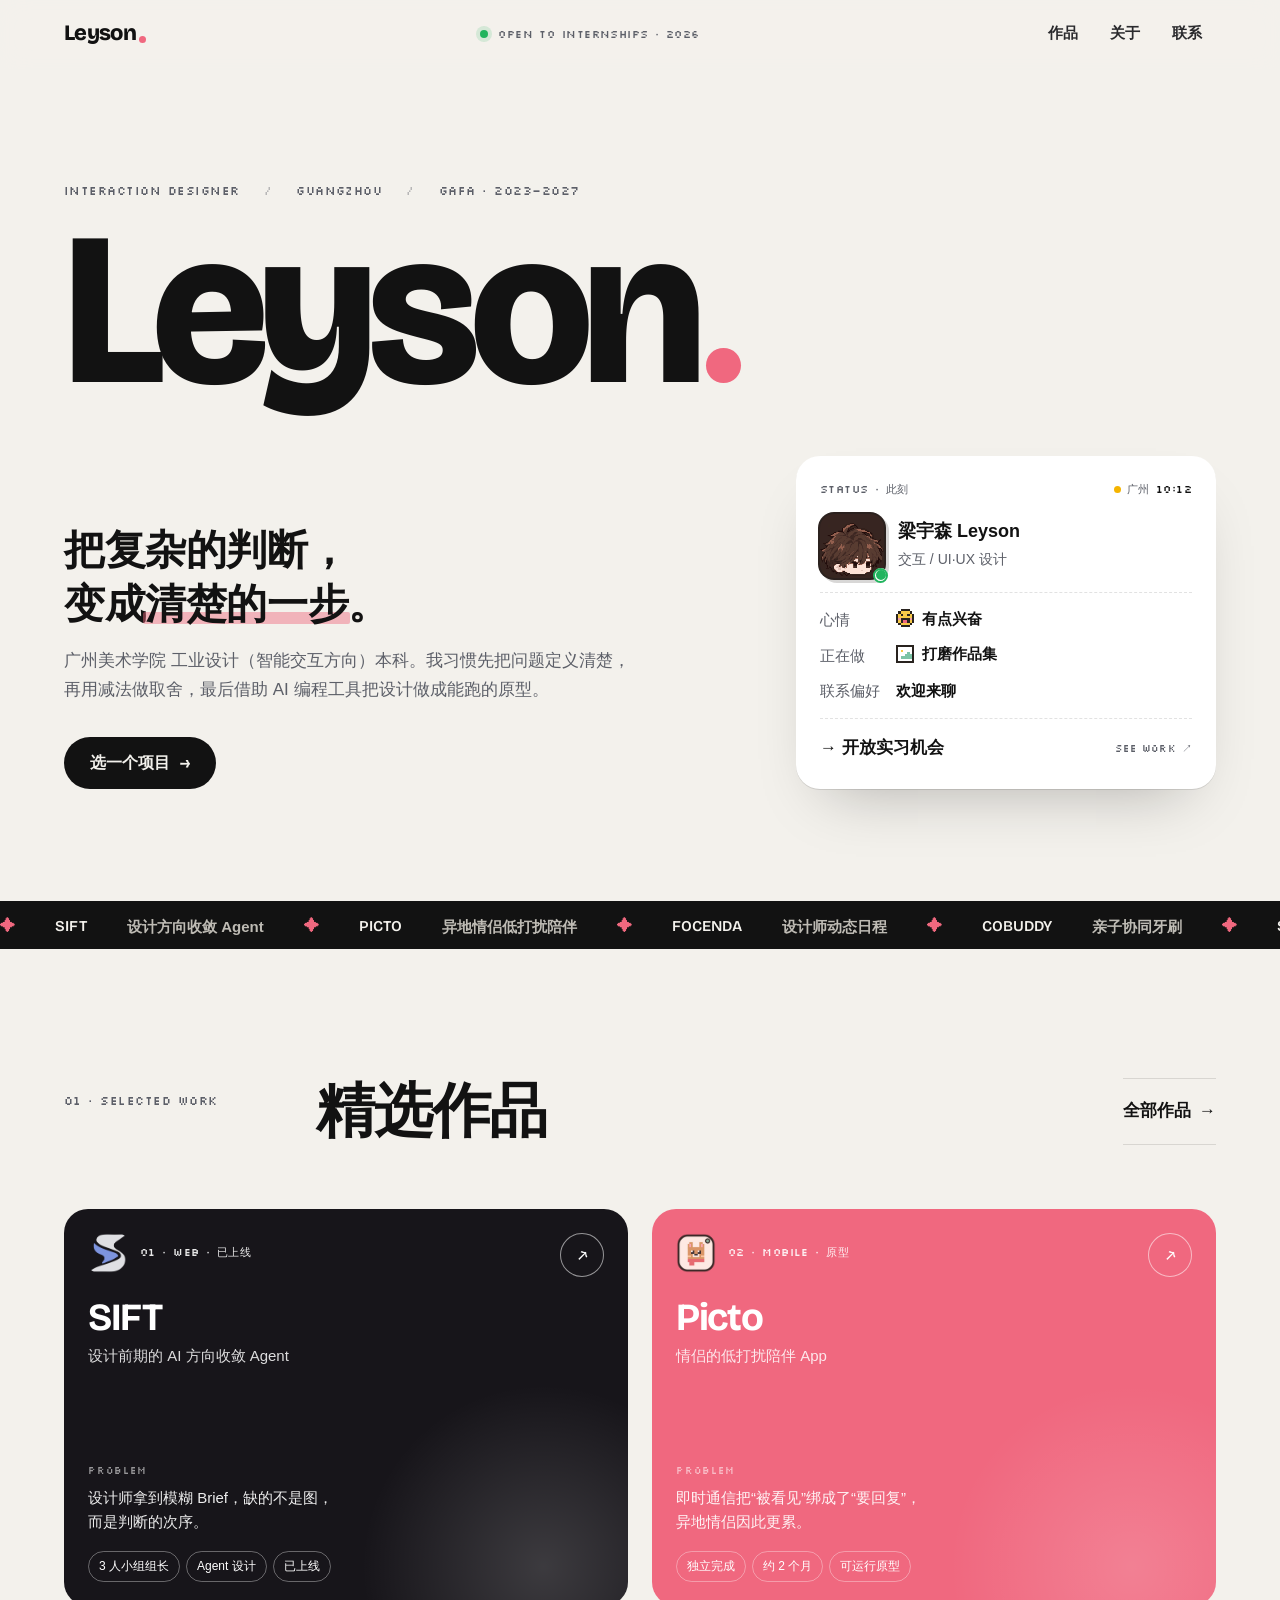
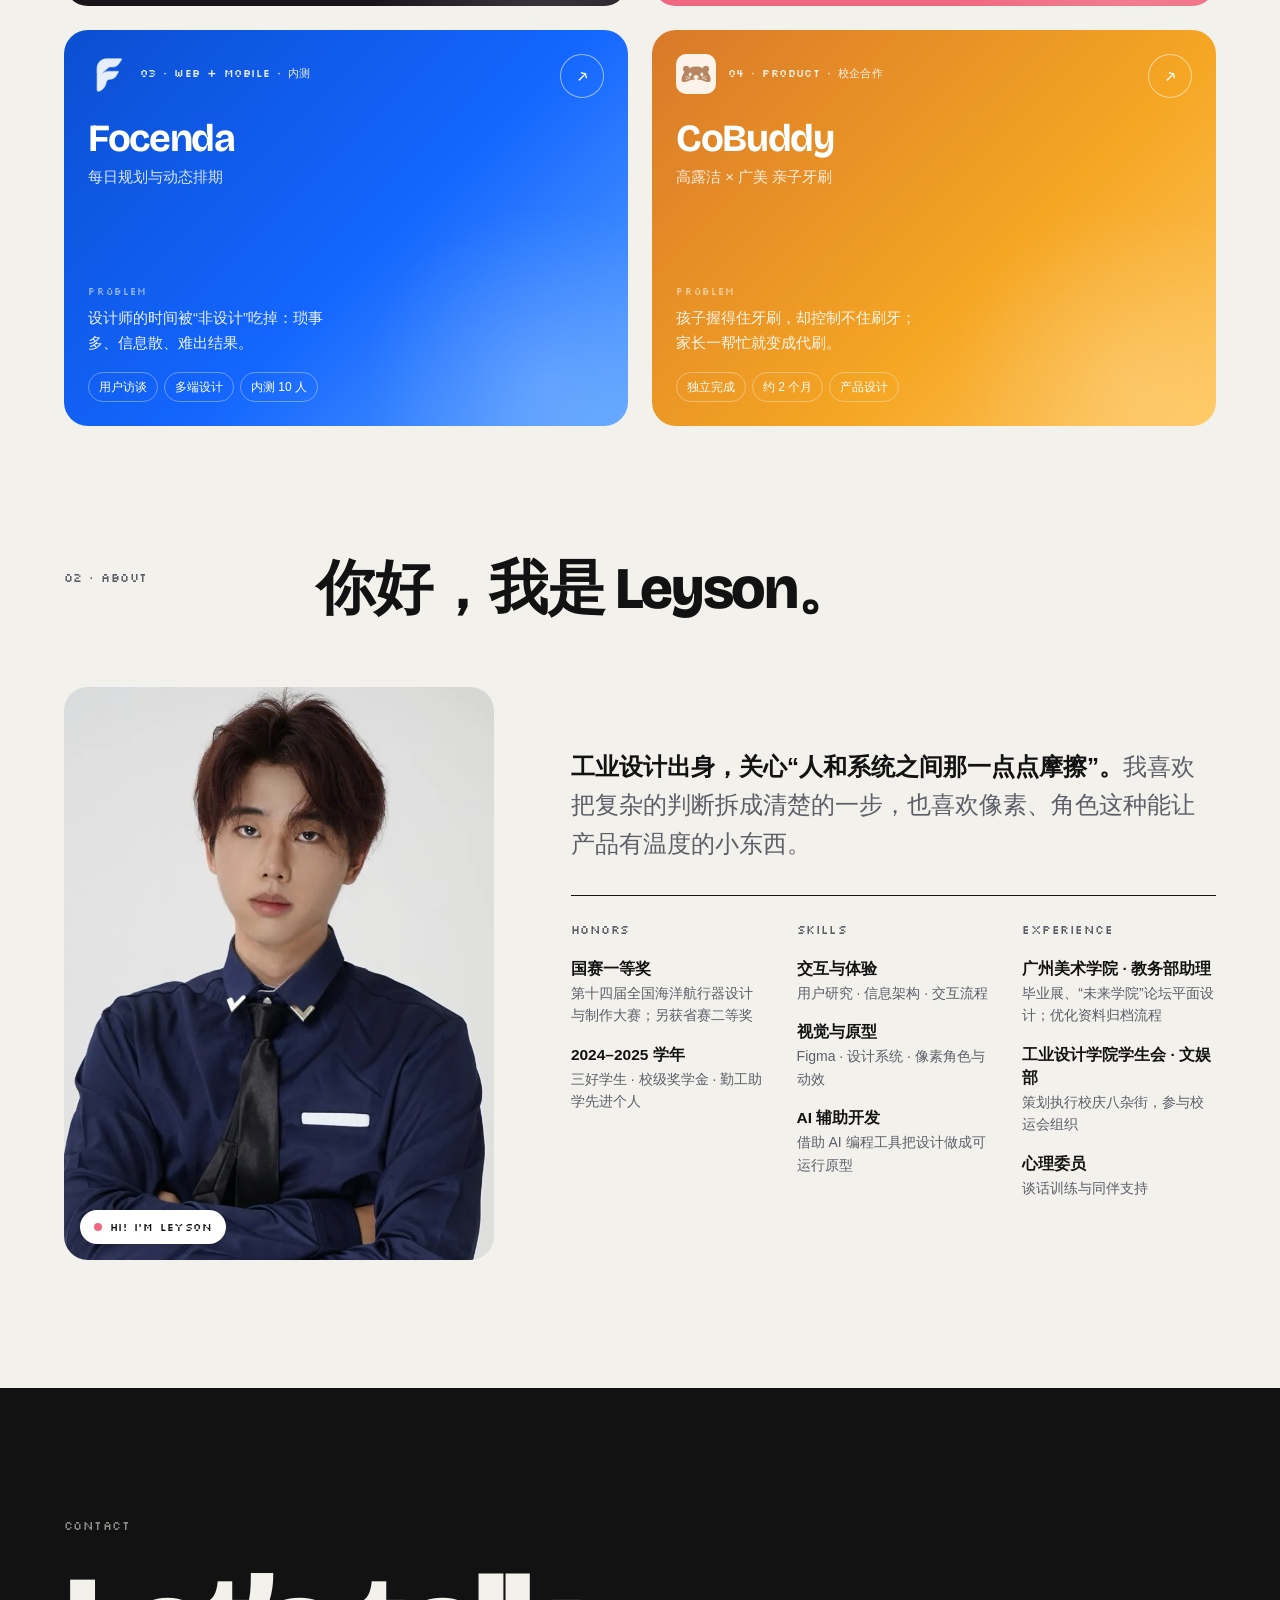
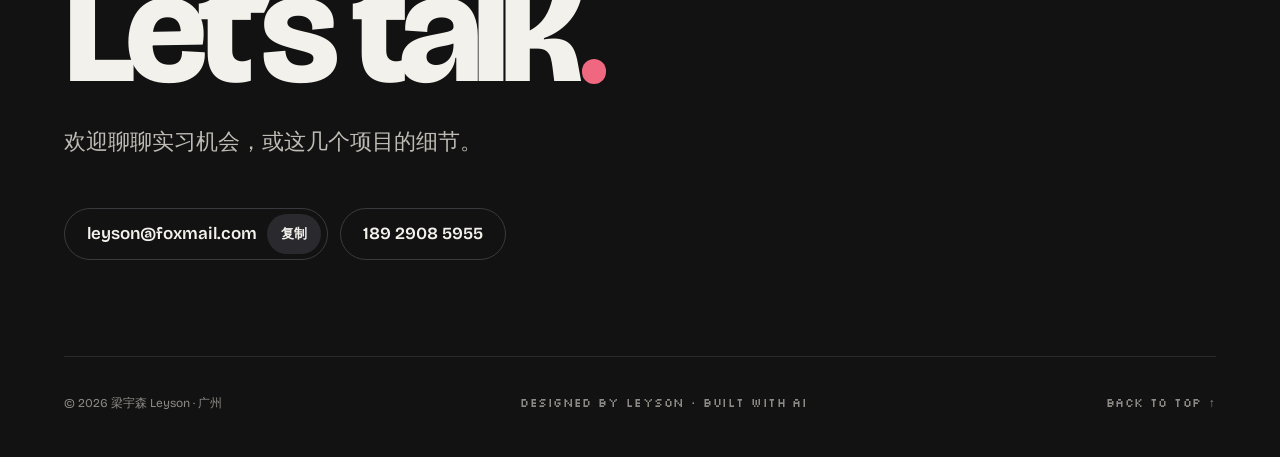
==== commit a599804a: "HR fixes: product visible in first screen, consistent project copy, readable Chinese labels, Chinese" ====
--- a/about.html
+++ b/about.html
@@ -22,7 +22,7 @@
 <link rel="icon" href="assets/img/favicon-32.png" sizes="32x32" type="image/png">
 <link rel="apple-touch-icon" href="assets/img/apple-touch-icon.png">
 <link rel="preload" href="assets/fonts/Bricolage.woff2" as="font" type="font/woff2" crossorigin>
-<link rel="stylesheet" href="assets/css/style.css?v=10281328">
+<link rel="stylesheet" href="assets/css/style.css?v=10282205">
 <script>document.documentElement.className='js';try{var c=localStorage.getItem('ly-dot');if(c)document.documentElement.style.setProperty('--dot',c)}catch(e){}</script>
 </head>
 <body>
@@ -96,7 +96,7 @@
       </a>
       <a class="pc p rv d1" href="projects/picto.html" data-tilt data-cursor="查看">
         <span class="pc-top"><img class="logo" src="assets/img/logo-picto.png" alt="" width="192" height="192" loading="lazy" decoding="async"><span class="px">02 · Mobile · 原型</span></span>
-        <span class="pc-txt"><b>Picto</b><span>异地情侣的低打扰陪伴</span></span>
+        <span class="pc-txt"><b>Picto</b><span>情侣的低打扰陪伴 App</span></span>
         <span class="pc-body">
           <span class="pc-prob"><em class="px">Problem</em>即时通信把“被看见”绑成了“要回复”，异地情侣因此更累。</span>
           <span class="pc-chips"><span>独立完成</span><span>约 2 个月</span><span>可运行原型</span></span>
@@ -105,7 +105,7 @@
       </a>
       <a class="pc f rv d2" href="projects/focenda.html" data-tilt data-cursor="查看">
         <span class="pc-top"><img class="logo" src="assets/img/logo-focenda.png" alt="" width="192" height="192" loading="lazy" decoding="async"><span class="px">03 · Web + Mobile · 内测</span></span>
-        <span class="pc-txt"><b>Focenda</b><span>设计师的动态日程规划</span></span>
+        <span class="pc-txt"><b>Focenda</b><span>每日规划与动态排期</span></span>
         <span class="pc-body">
           <span class="pc-prob"><em class="px">Problem</em>设计师的时间被“非设计”吃掉：琐事多、信息散、难出结果。</span>
           <span class="pc-chips"><span>用户访谈</span><span>多端设计</span><span>内测 10 人</span></span>
@@ -132,13 +132,21 @@
       <div class="photo rv"><picture><source srcset="assets/img/portrait.webp" type="image/webp"><img src="assets/img/portrait.jpg" alt="梁宇森 Leyson 的照片" width="736" height="1200" loading="lazy" decoding="async"></picture><span class="hi px"><i class="mk" aria-hidden="true"></i>Hi! I’m Leyson</span></div>
       <div class="rv d1">
         <p class="intro">工业设计出身，关心“人和系统之间那一点点摩擦”。<span class="mute">我喜欢把复杂的判断拆成清楚的一步，也喜欢像素、角色这种能让产品有温度的小东西。</span></p>
-        <ol class="ways">
-          <li><span class="n px">01</span><div><b>先找到那一下“卡住”</b><p>从真实场景里找用户犹豫、绕路的地方，再决定要不要做、做多大。</p></div></li>
-          <li><span class="n px">02</span><div><b>把判断拆成清楚的一步</b><p>复杂的选择不丢给用户，系统先给建议，人只需要确认或微调。</p></div></li>
-          <li><span class="n px">03</span><div><b>做出来，再验证</b><p>借助 AI 工具把想法做成能用的原型，放到真实使用里迭代。</p></div></li>
-        </ol>
-        <div class="about-cta">
-          <a class="btn btn-ink" href="work.html">看作品 <span class="arr" aria-hidden="true">→</span></a>
+        <div class="cv">
+          <div><h3 class="px">Honors</h3><ul>
+            <li><b>国赛一等奖</b><span>第十四届全国海洋航行器设计与制作大赛；另获省赛二等奖</span></li>
+            <li><b>2024–2025 学年</b><span>三好学生 · 校级奖学金 · 勤工助学先进个人</span></li>
+          </ul></div>
+          <div><h3 class="px">Skills</h3><ul>
+            <li><b>交互与体验</b><span>用户研究 · 信息架构 · 交互流程</span></li>
+            <li><b>视觉与原型</b><span>Figma · 设计系统 · 像素角色与动效</span></li>
+            <li><b>AI 辅助开发</b><span>借助 AI 编程工具把设计做成可运行原型</span></li>
+          </ul></div>
+          <div><h3 class="px">Experience</h3><ul>
+            <li><b>广州美术学院 · 教务部助理</b><span>毕业展、“未来学院”论坛平面设计；优化资料归档流程</span></li>
+            <li><b>工业设计学院学生会 · 文娱部</b><span>策划执行校庆八杂街，参与校运会组织</span></li>
+            <li><b>心理委员</b><span>谈话训练与同伴支持</span></li>
+          </ul></div>
         </div>
       </div>
     </div>
@@ -163,6 +171,6 @@
 </footer>
 <div class="cursor" aria-hidden="true"><span></span></div>
 <p class="toast" role="status" aria-live="polite"></p>
-<script src="assets/js/main.js?v=10281328" defer></script>
+<script src="assets/js/main.js?v=10282205" defer></script>
 </body>
 </html>
--- a/assets/css/style.css
+++ b/assets/css/style.css
@@ -1776,3 +1776,27 @@
 .meta-line { font-size: 11px; letter-spacing: .04em; opacity: .6; margin: var(--s2) 0 0; }
 .case-hero .meta dd { font-size: 15.5px; }
 @media (max-width: 640px) { .case-hero .meta dd br { display: none; } .case-hero .meta dd { font-size: 14.5px; } }
+/* shared: real-screen rows that swipe on phones */
+.swipe figure:nth-child(even) { margin-top: 0; }
+.phone-row .phone { border-radius: 26px; padding: 6px; }
+.phone-row .phone img { border-radius: 20px; }
+.end-visual { margin: var(--s5) 0 0; }
+.end-visual img { width: 100%; border-radius: 18px; display: block; }
+@media (max-width: 640px) {
+  .swipe { display: flex !important; overflow-x: auto; scroll-snap-type: x mandatory; gap: 14px; padding-bottom: 8px; }
+  .swipe figure { flex: 0 0 64%; scroll-snap-align: start; margin-top: 0 !important; }
+}
+.phone-row { max-width: 1040px; }
+.foc-row { align-items: end; }
+/* case hero: tighter so the product shows in the first screen */
+.case-hero { padding-top: clamp(28px, 3.5vw, 48px); }
+.case-hero h1 { font-size: clamp(40px, 5.2vw, 76px); margin: 12px 0 14px; }
+.case-hero .sub { font-size: clamp(16px, 1.3vw, 19px); }
+.case-hero .meta { margin-top: clamp(22px, 2.6vw, 34px); }
+.case-hero .meta dt { font-family: var(--cjk); font-size: 13px; letter-spacing: .02em; text-transform: none; opacity: .72; font-weight: 600; margin-bottom: 4px; }
+.case-hero .meta dd { font-size: 15px; }
+.case-hero .meta-line { font-family: var(--cjk); font-size: 13px; letter-spacing: .01em; opacity: .72; }
+.case-hero .proto-cta { margin-top: 18px; }
+.case-hero .case-visual { margin-top: clamp(24px, 3vw, 40px); }
+@media (max-width: 640px) { .case-hero h1, .case-hero h1.cjk { font-size: 32px; line-height: 1.22; } }
+.case-hero .meta-line { text-transform: none; }
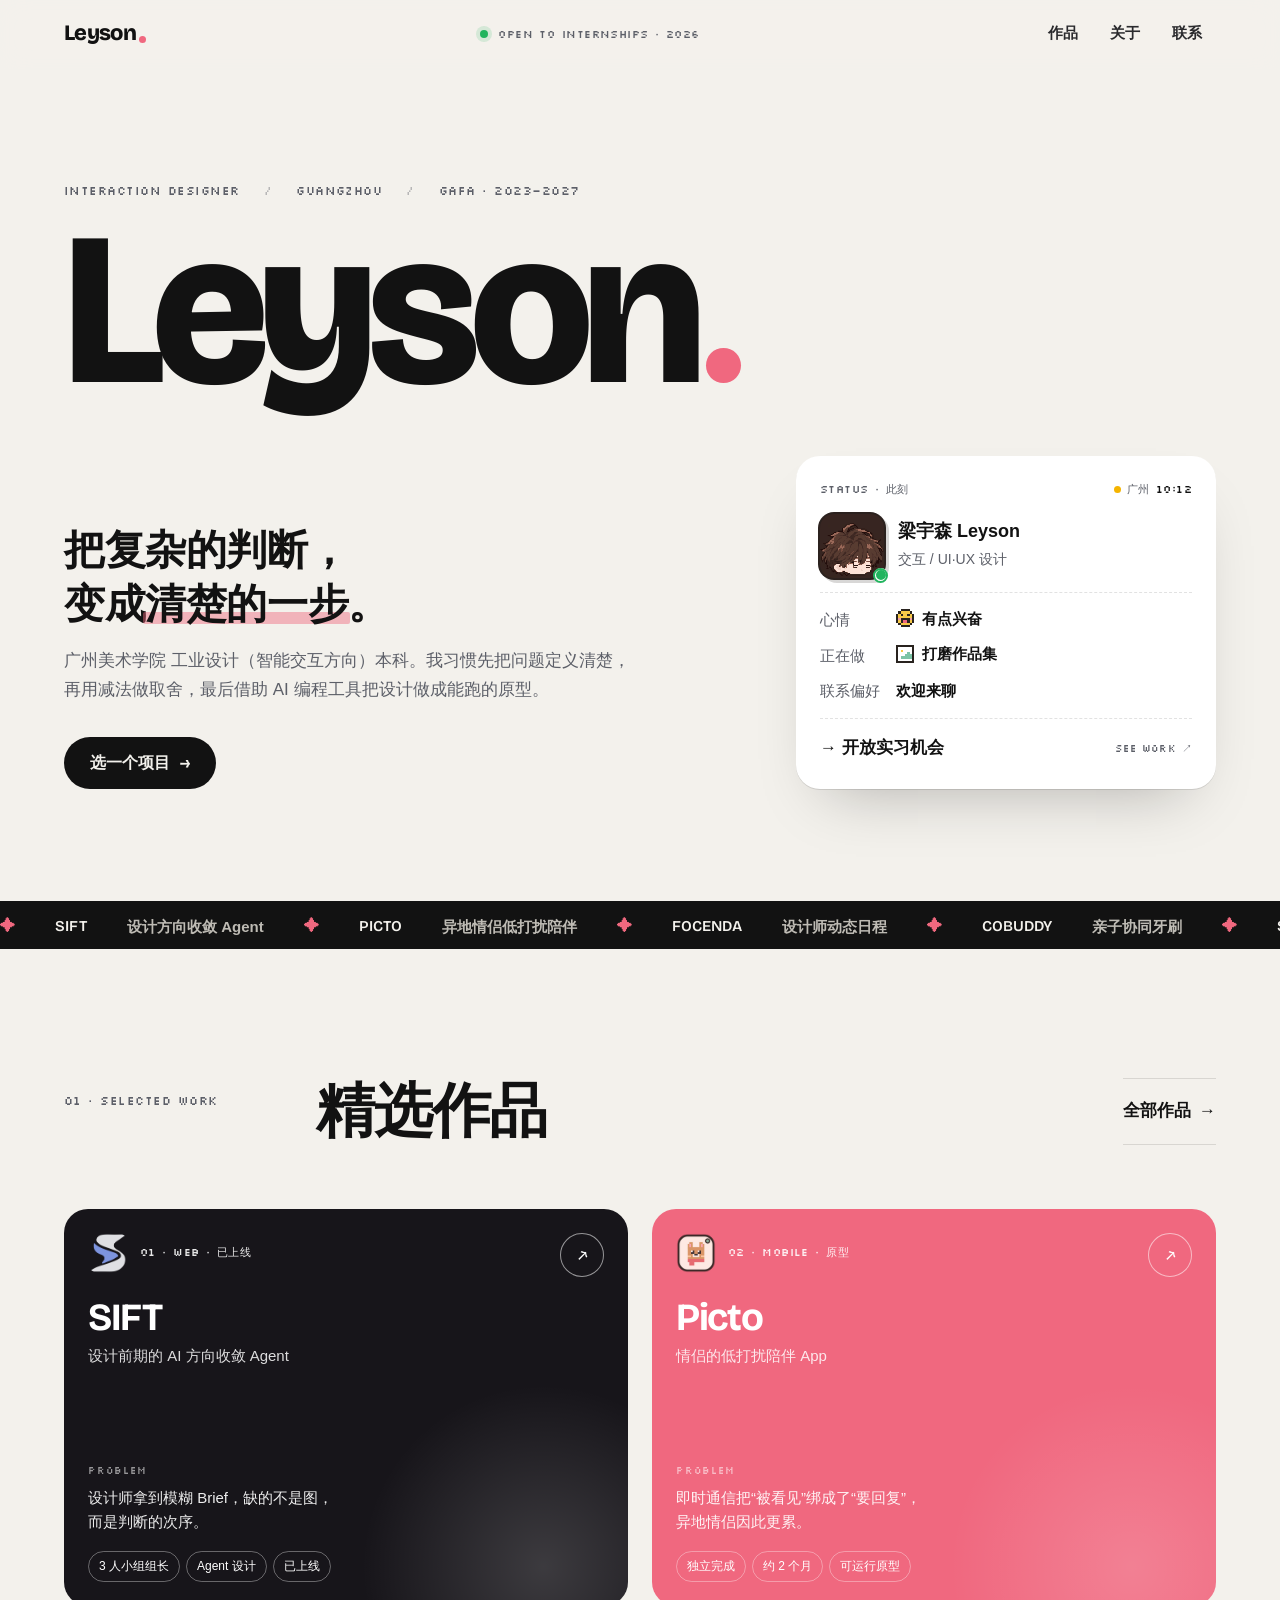
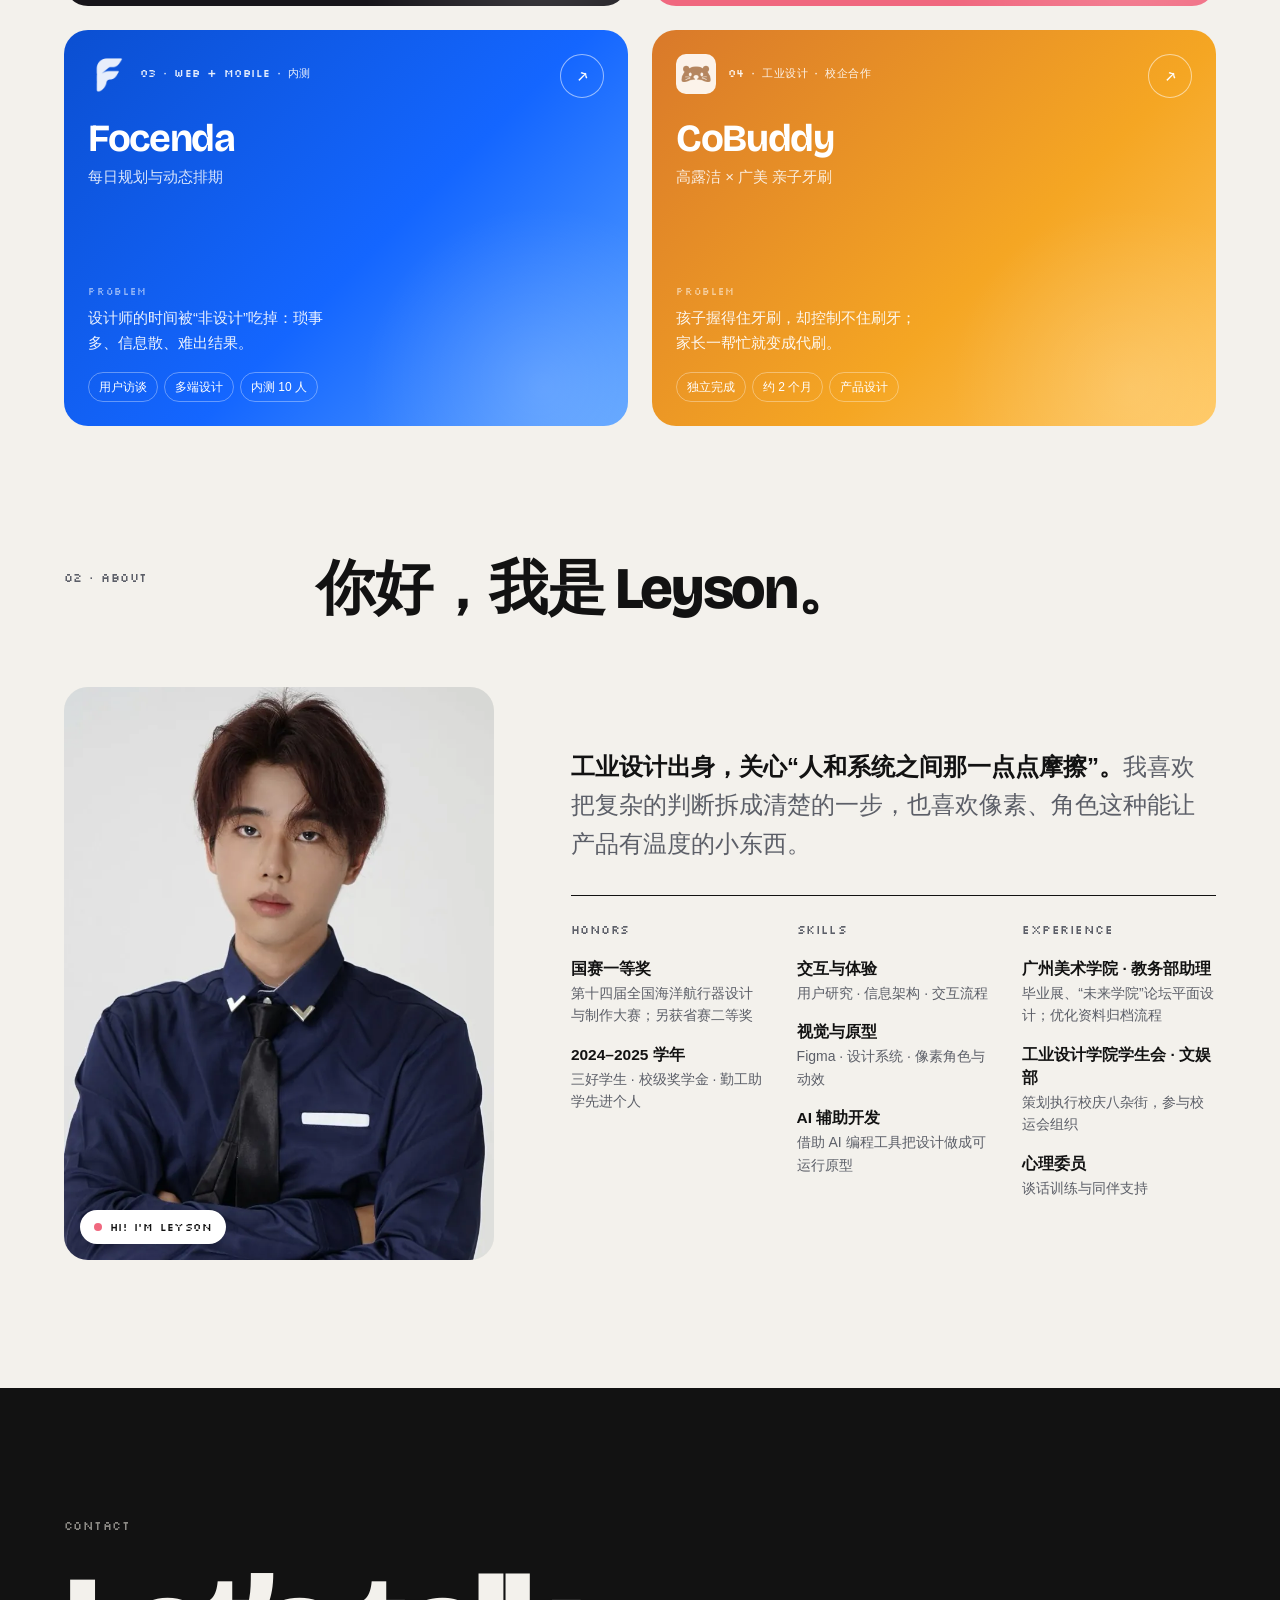
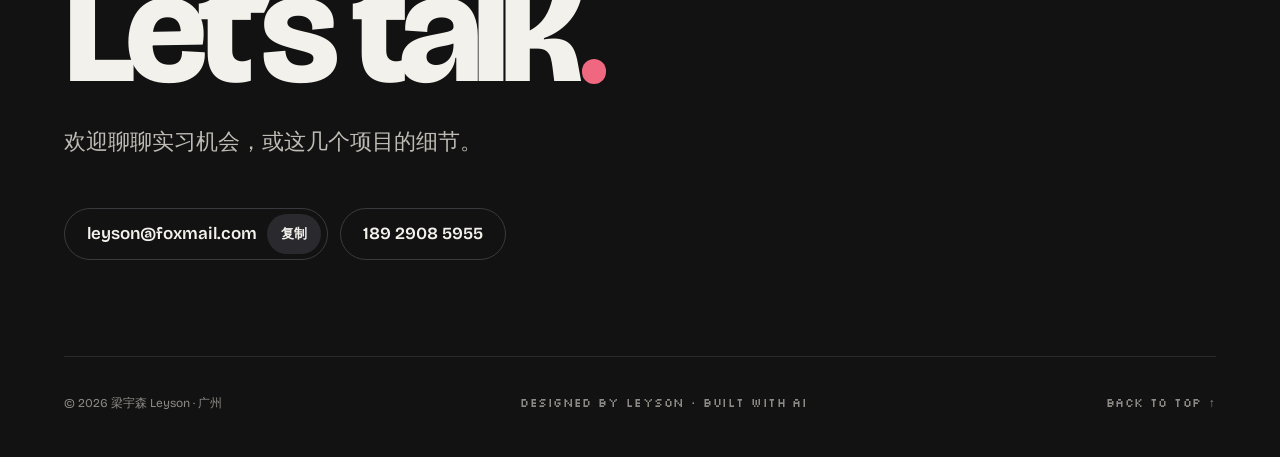
==== commit b004c7b7: "Role clarity, AI note moved to meta line, CoBuddy framed as industrial-design crossover" ====
--- a/about.html
+++ b/about.html
@@ -22,7 +22,7 @@
 <link rel="icon" href="assets/img/favicon-32.png" sizes="32x32" type="image/png">
 <link rel="apple-touch-icon" href="assets/img/apple-touch-icon.png">
 <link rel="preload" href="assets/fonts/Bricolage.woff2" as="font" type="font/woff2" crossorigin>
-<link rel="stylesheet" href="assets/css/style.css?v=10282205">
+<link rel="stylesheet" href="assets/css/style.css?v=10282215">
 <script>document.documentElement.className='js';try{var c=localStorage.getItem('ly-dot');if(c)document.documentElement.style.setProperty('--dot',c)}catch(e){}</script>
 </head>
 <body>
@@ -113,7 +113,7 @@
         <span class="pc-go" aria-hidden="true">→</span>
       </a>
       <a class="pc c rv d3" href="projects/cobuddy.html" data-tilt data-cursor="查看">
-        <span class="pc-top"><img class="logo" src="assets/img/logo-cobuddy.png" alt="" width="192" height="192" loading="lazy" decoding="async"><span class="px">04 · Product · 校企合作</span></span>
+        <span class="pc-top"><img class="logo" src="assets/img/logo-cobuddy.png" alt="" width="192" height="192" loading="lazy" decoding="async"><span class="px">04 · 工业设计 · 校企合作</span></span>
         <span class="pc-txt"><b>CoBuddy</b><span>高露洁 × 广美 亲子牙刷</span></span>
         <span class="pc-body">
           <span class="pc-prob"><em class="px">Problem</em>孩子握得住牙刷，却控制不住刷牙；家长一帮忙就变成代刷。</span>
@@ -171,6 +171,6 @@
 </footer>
 <div class="cursor" aria-hidden="true"><span></span></div>
 <p class="toast" role="status" aria-live="polite"></p>
-<script src="assets/js/main.js?v=10282205" defer></script>
+<script src="assets/js/main.js?v=10282215" defer></script>
 </body>
 </html>
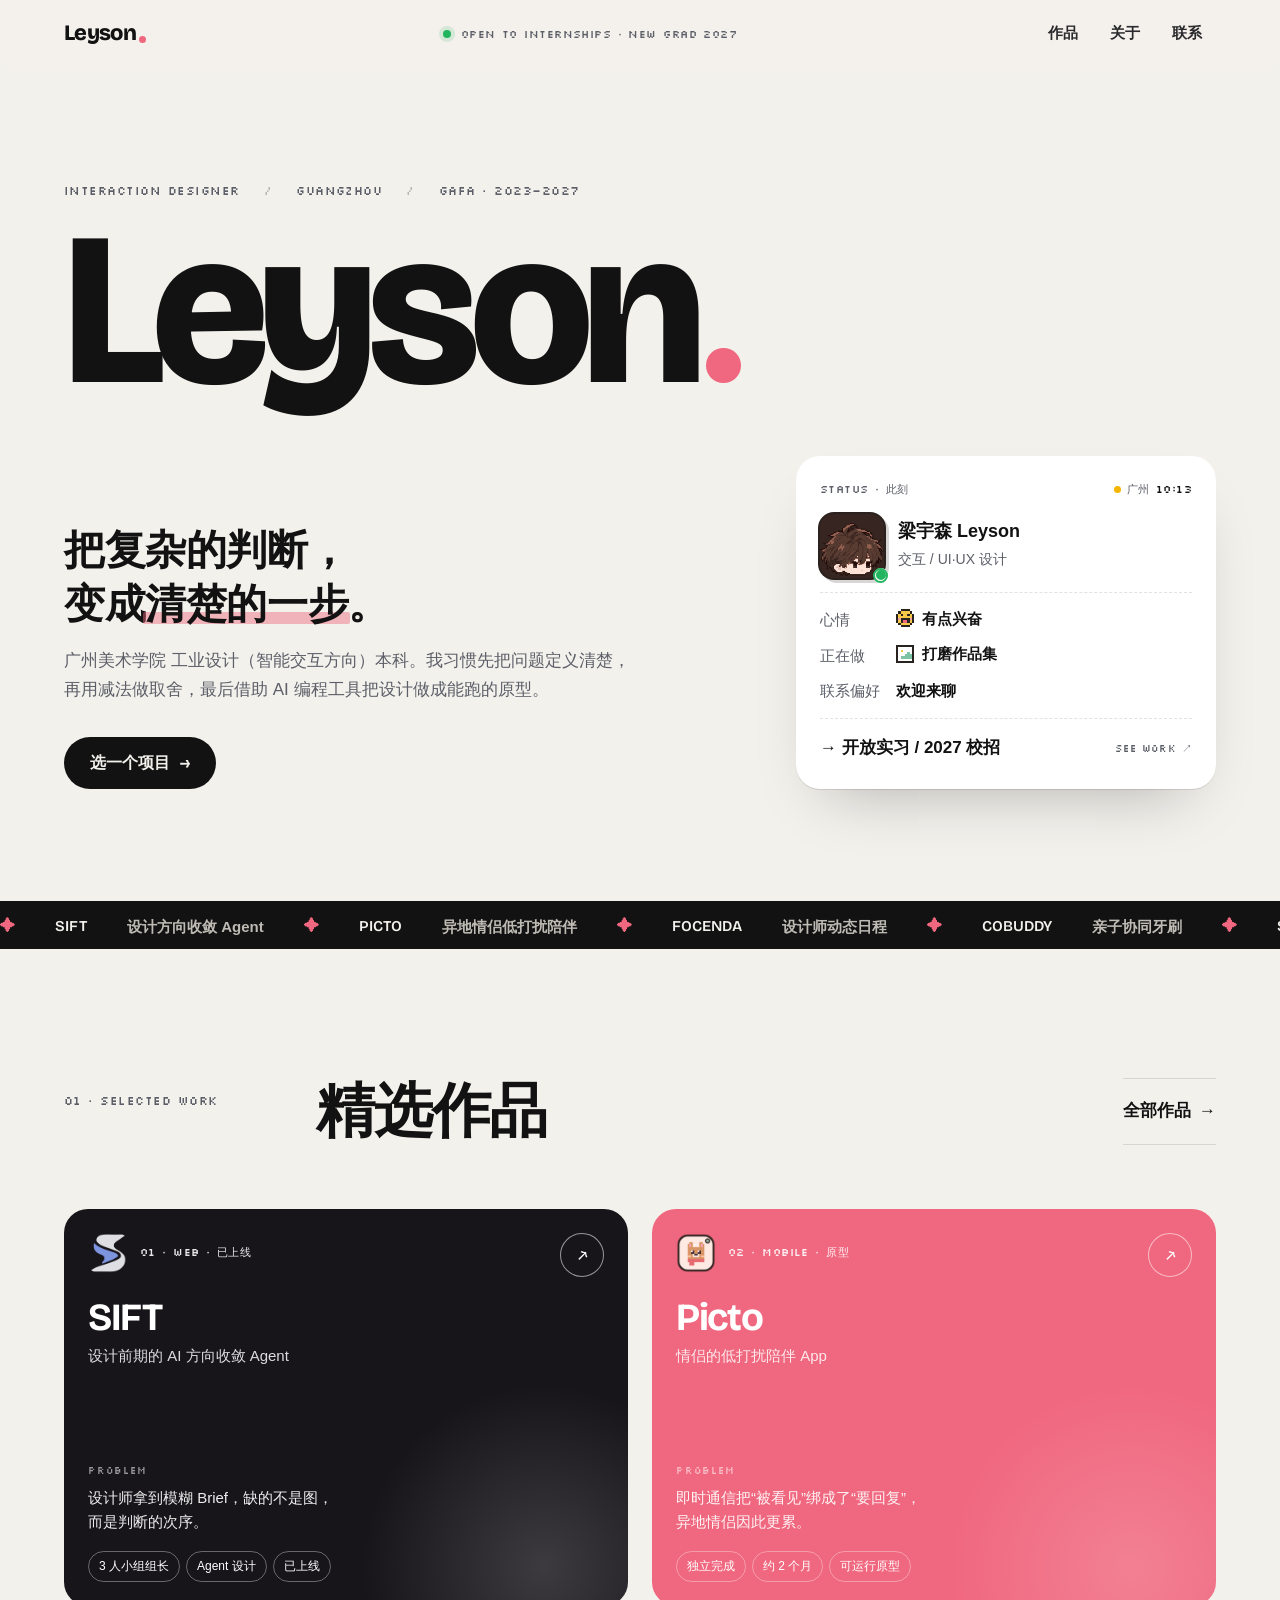
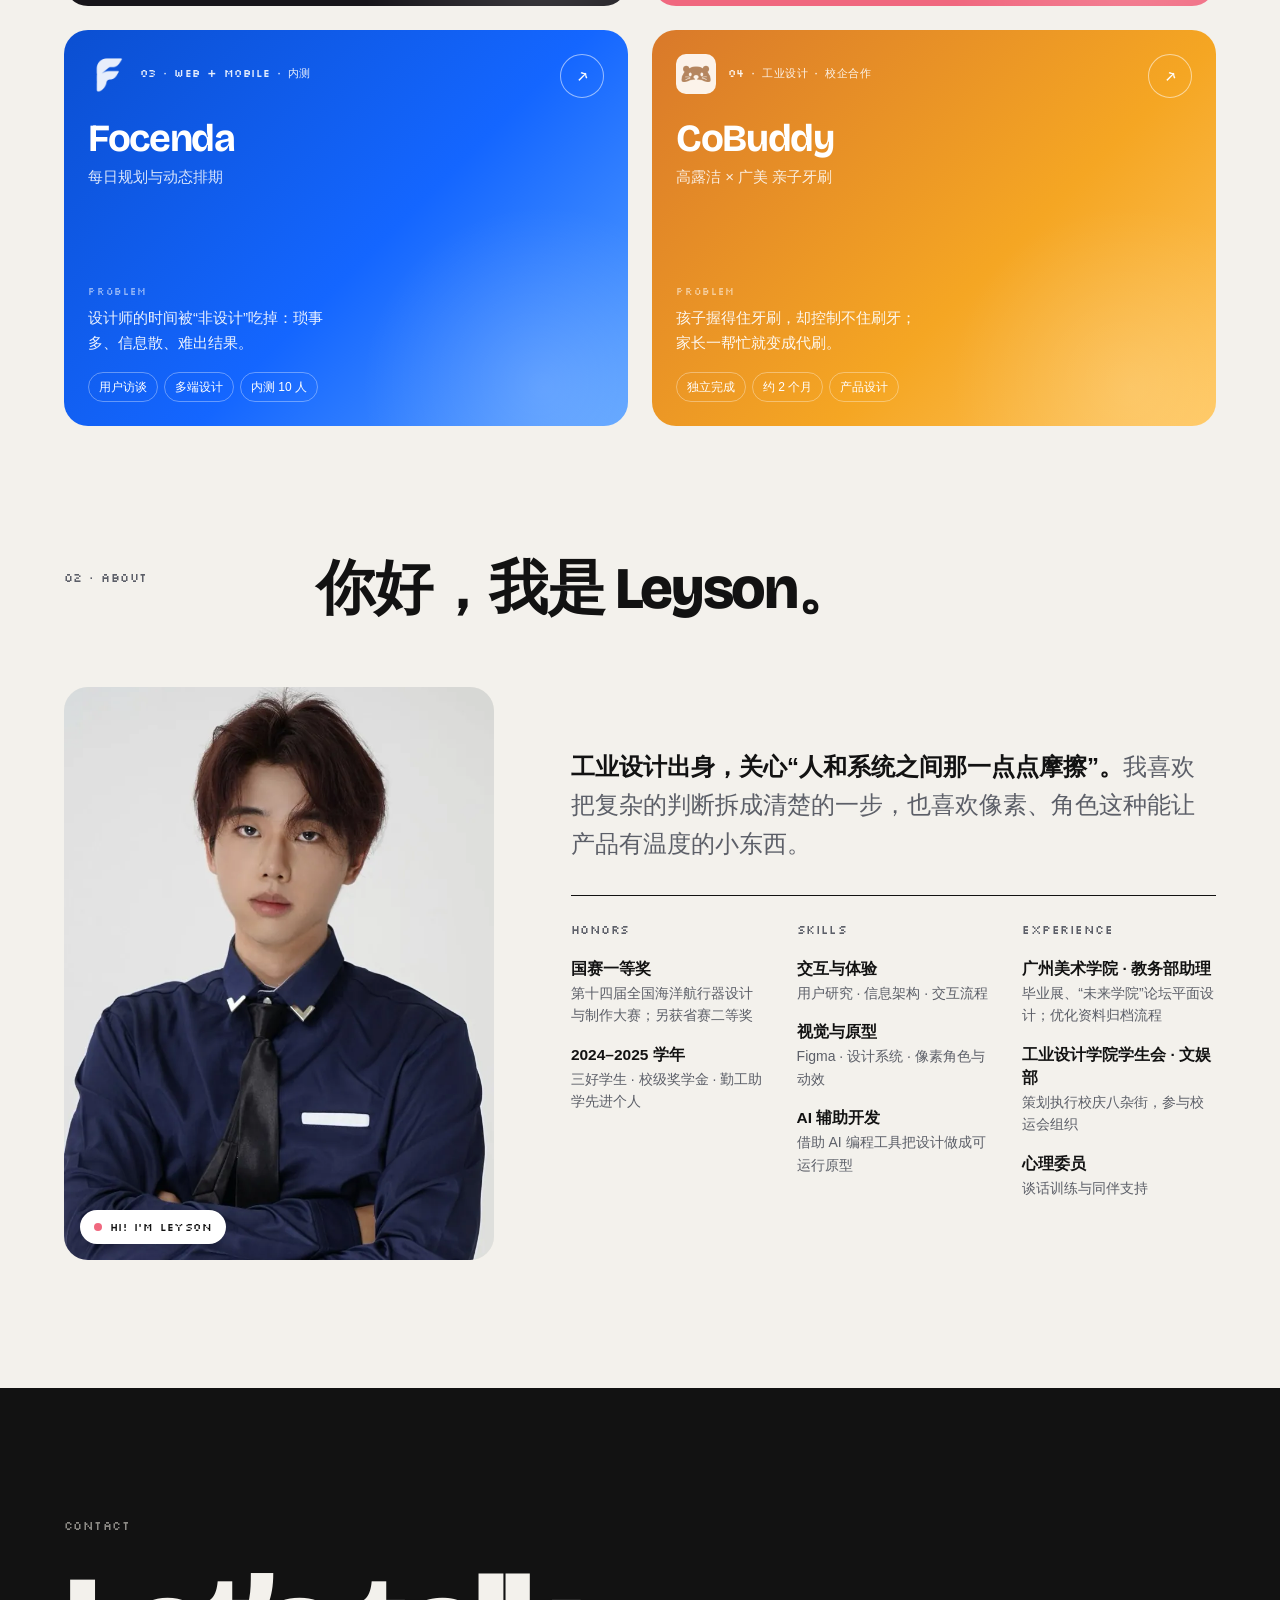
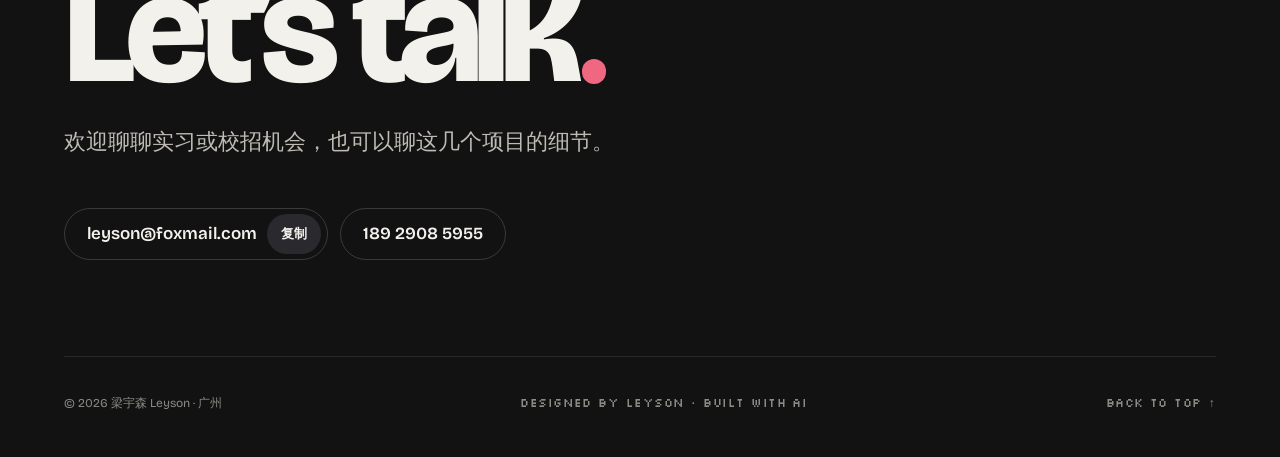
==== commit 24f9fa57: "求职版：简历重做为可选中文字的 PDF，网站求职状态改为实习 / 2027 校招" ====
--- a/about.html
+++ b/about.html
@@ -30,7 +30,7 @@
 <header class="nav">
   <div class="wrap">
     <a class="brand" href="index.html" aria-label="Leyson 首页">Leyson<i class="mk" aria-hidden="true"></i></a>
-    <span class="open px">Open to internships · 2026</span>
+    <span class="open px">Open to internships · New grad 2027</span>
     <ul>
       <li><a href="work.html">作品</a></li>
       <li><a href="about.html#about">关于</a></li>
@@ -68,7 +68,7 @@
           <dt>正在做</dt><dd><button type="button" class="cyc" data-cyc="doing" aria-label="正在做：打磨作品集（点一下换一个）"><i class="pxi" aria-hidden="true"></i><span>打磨作品集</span></button></dd>
           <dt>联系偏好</dt><dd>欢迎来聊</dd>
         </dl>
-        <div class="say"><a href="#contact">→ 开放实习机会</a><a class="fmt px" href="work.html">See work ↗</a></div>
+        <div class="say"><a href="#contact">→ 开放实习 / 2027 校招</a><a class="fmt px" href="work.html">See work ↗</a></div>
       </aside>
     </div>
   </div>
@@ -157,7 +157,7 @@
   <div class="wrap">
     <p class="eyebrow px">Contact</p>
     <h2 aria-label="Let’s talk.">Let’s talk<button type="button" class="mk mk-big" data-dot aria-label="换一个点的颜色"></button></h2>
-    <p class="l">欢迎聊聊实习机会，或这几个项目的细节。</p>
+    <p class="l">欢迎聊聊实习或校招机会，也可以聊这几个项目的细节。</p>
     <div class="links">
       <span class="mail-group"><a href="mailto:leyson@foxmail.com">leyson@foxmail.com</a><button type="button" class="copy" data-copy="leyson@foxmail.com" aria-label="复制邮箱地址"><span>复制</span></button></span>
       <a href="tel:+8618929085955">189 2908 5955</a>
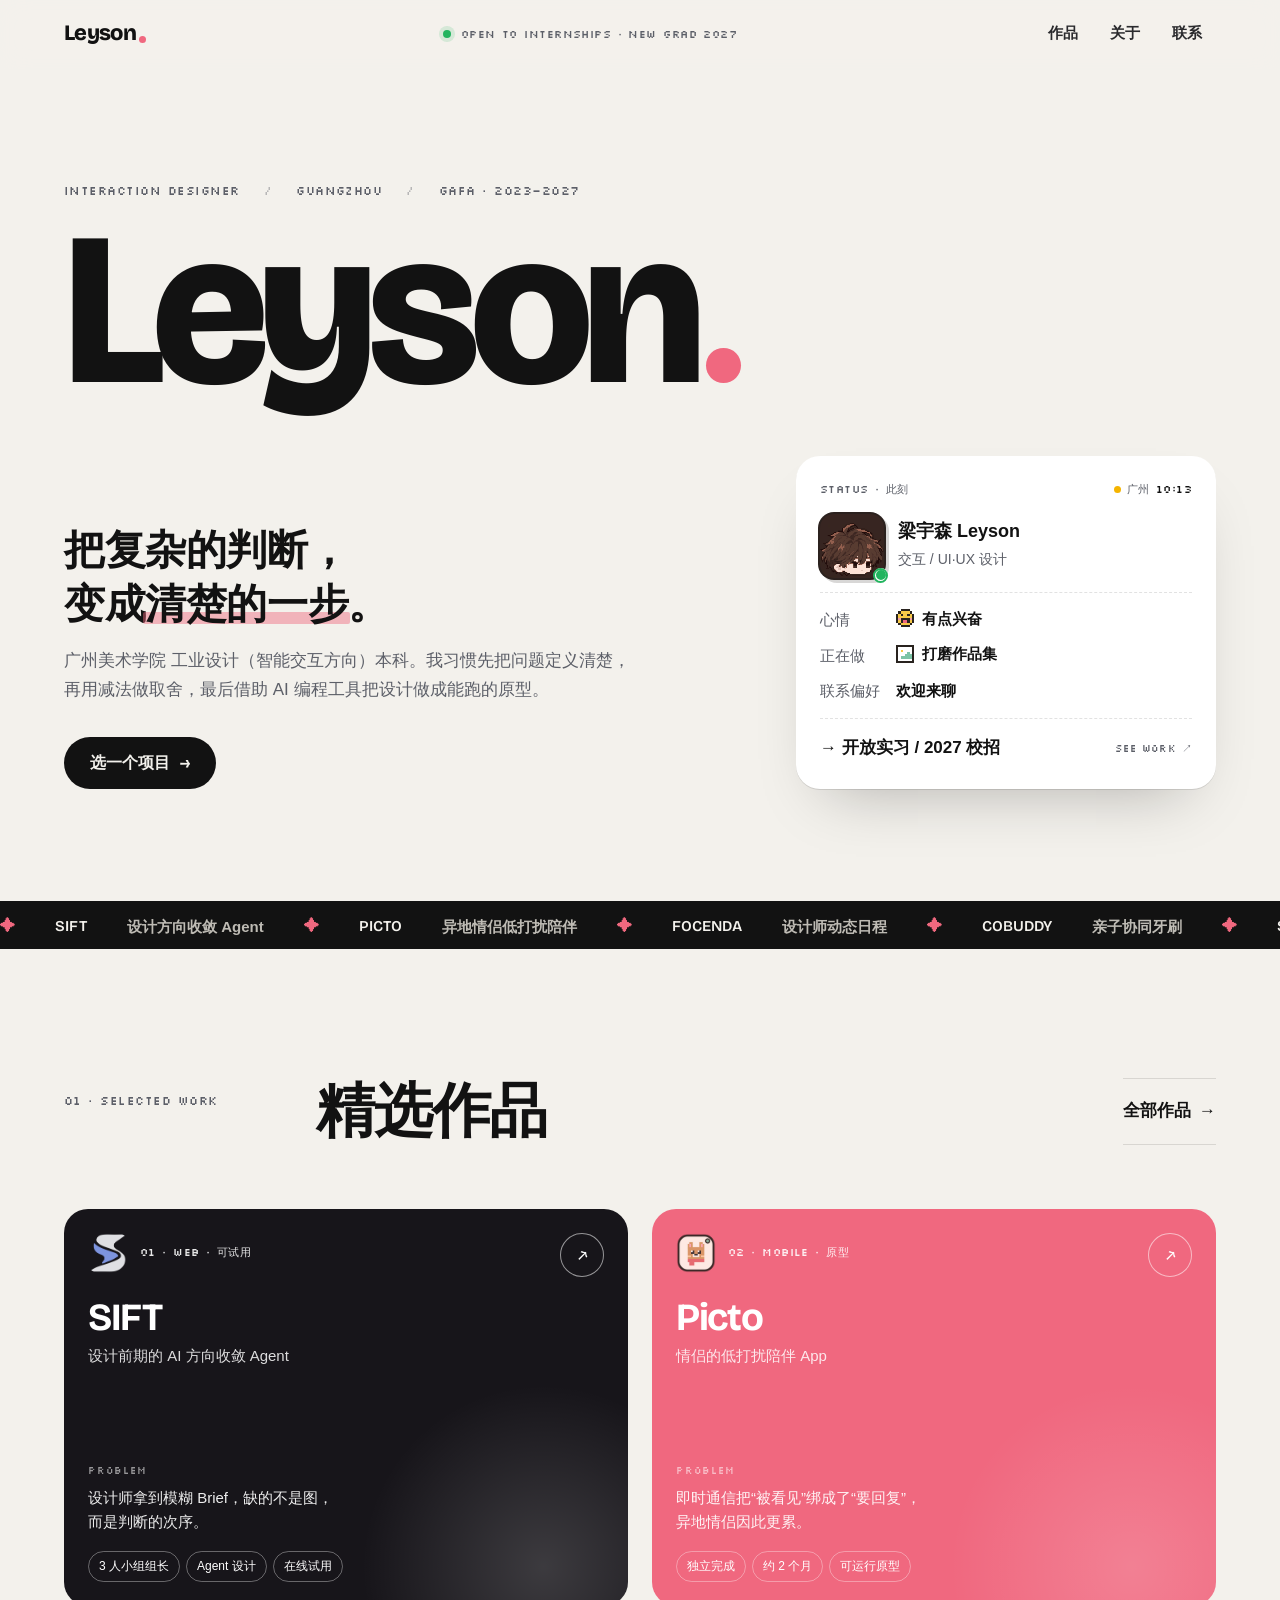
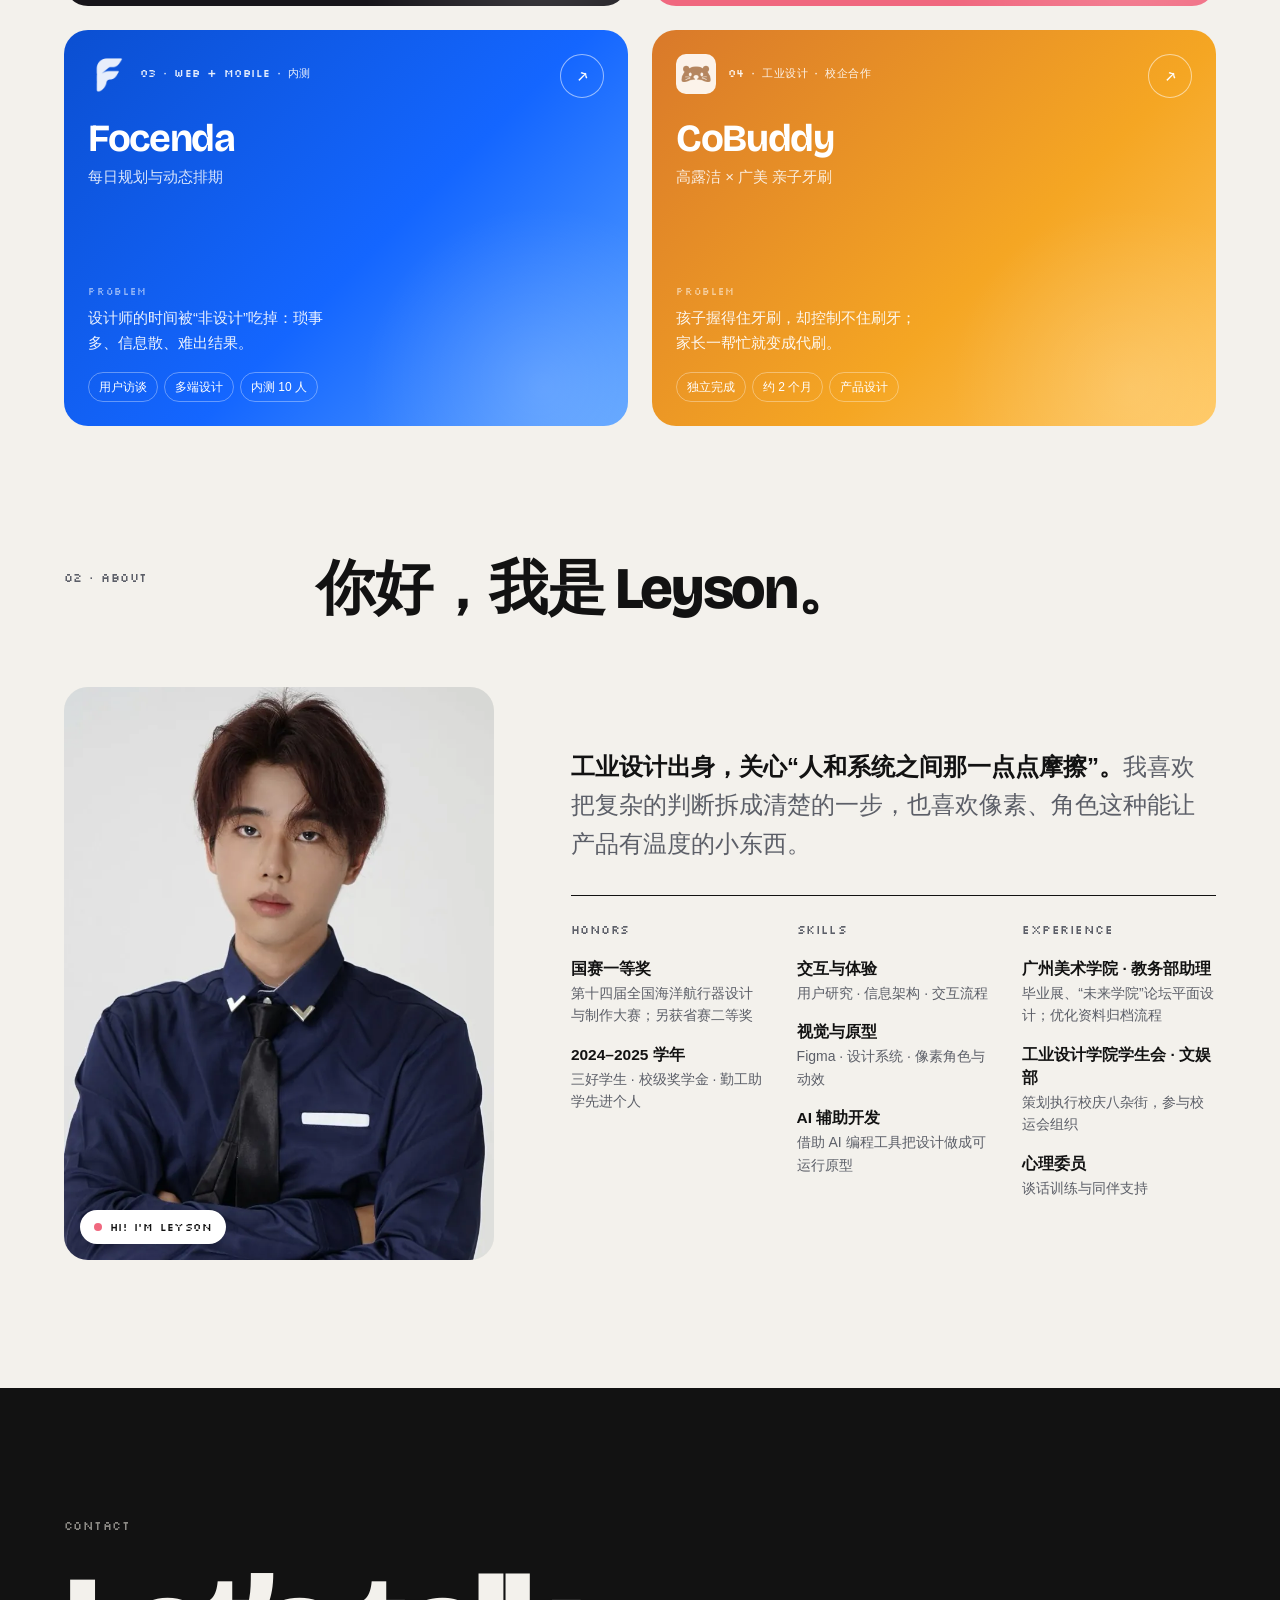
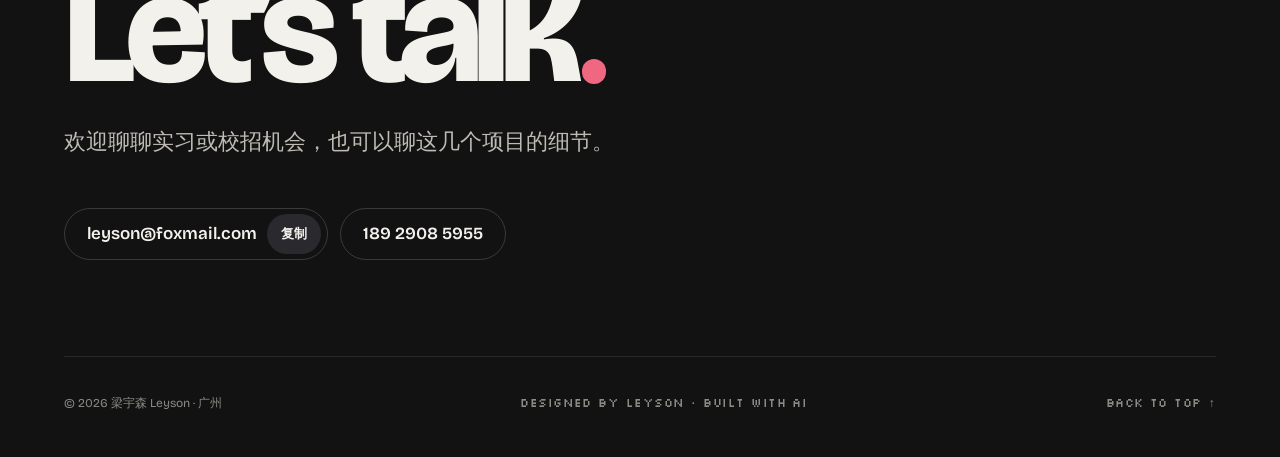
==== commit f00a5c02: "如实改写：SIFT 为可在线试用的课程原型，非正式上线" ====
--- a/about.html
+++ b/about.html
@@ -86,11 +86,11 @@
     <div class="sec-head rv"><div class="no px">01 · Selected work</div><h2 id="work-h">精选作品</h2><a class="more" href="work.html">全部作品 <span aria-hidden="true">→</span></a></div>
     <div class="pcs">
       <a class="pc s rv" href="projects/sift.html" data-tilt data-cursor="查看">
-        <span class="pc-top"><img class="logo" src="assets/img/logo-sift.png" alt="" width="186" height="192" loading="lazy" decoding="async"><span class="px">01 · Web · 已上线</span></span>
+        <span class="pc-top"><img class="logo" src="assets/img/logo-sift.png" alt="" width="186" height="192" loading="lazy" decoding="async"><span class="px">01 · Web · 可试用</span></span>
         <span class="pc-txt"><b>SIFT</b><span>设计前期的 AI 方向收敛 Agent</span></span>
         <span class="pc-body">
           <span class="pc-prob"><em class="px">Problem</em>设计师拿到模糊 Brief，缺的不是图，而是判断的次序。</span>
-          <span class="pc-chips"><span>3 人小组组长</span><span>Agent 设计</span><span>已上线</span></span>
+          <span class="pc-chips"><span>3 人小组组长</span><span>Agent 设计</span><span>在线试用</span></span>
         </span>
         <span class="pc-go" aria-hidden="true">→</span>
       </a>
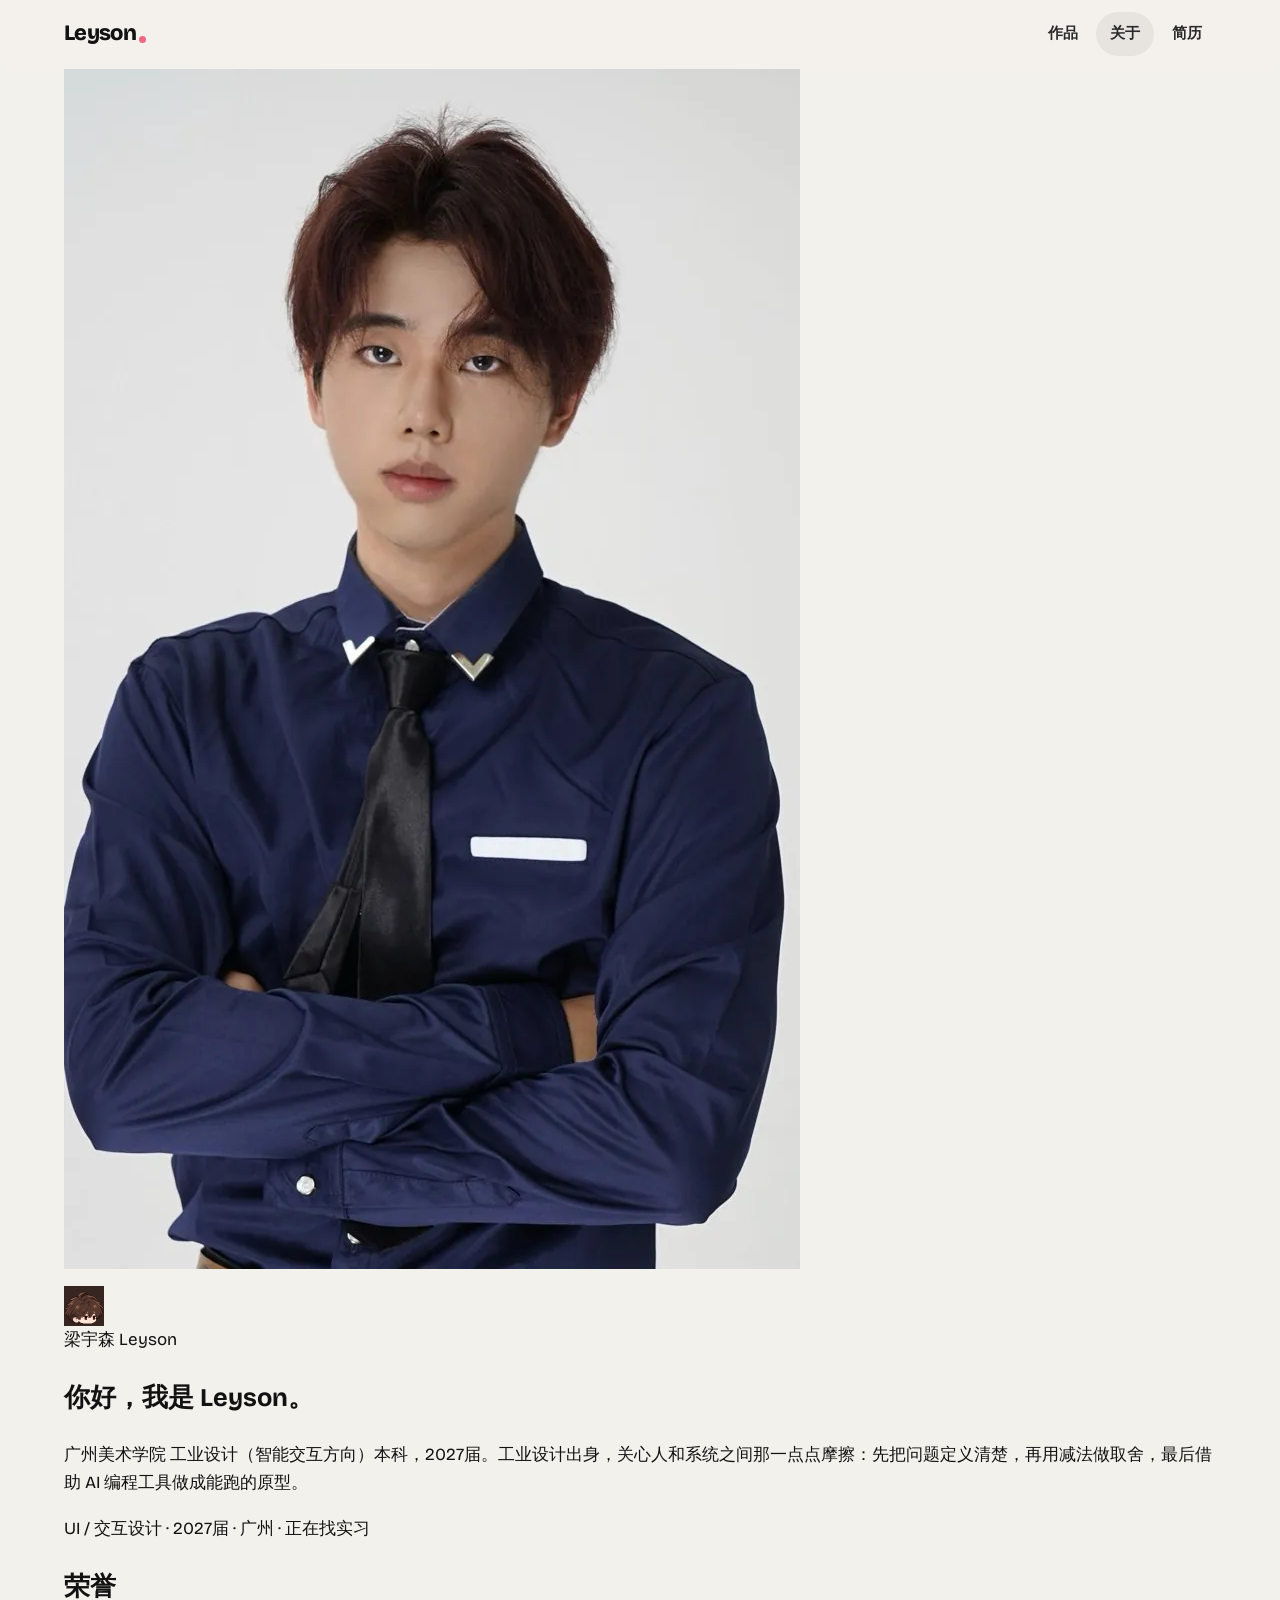
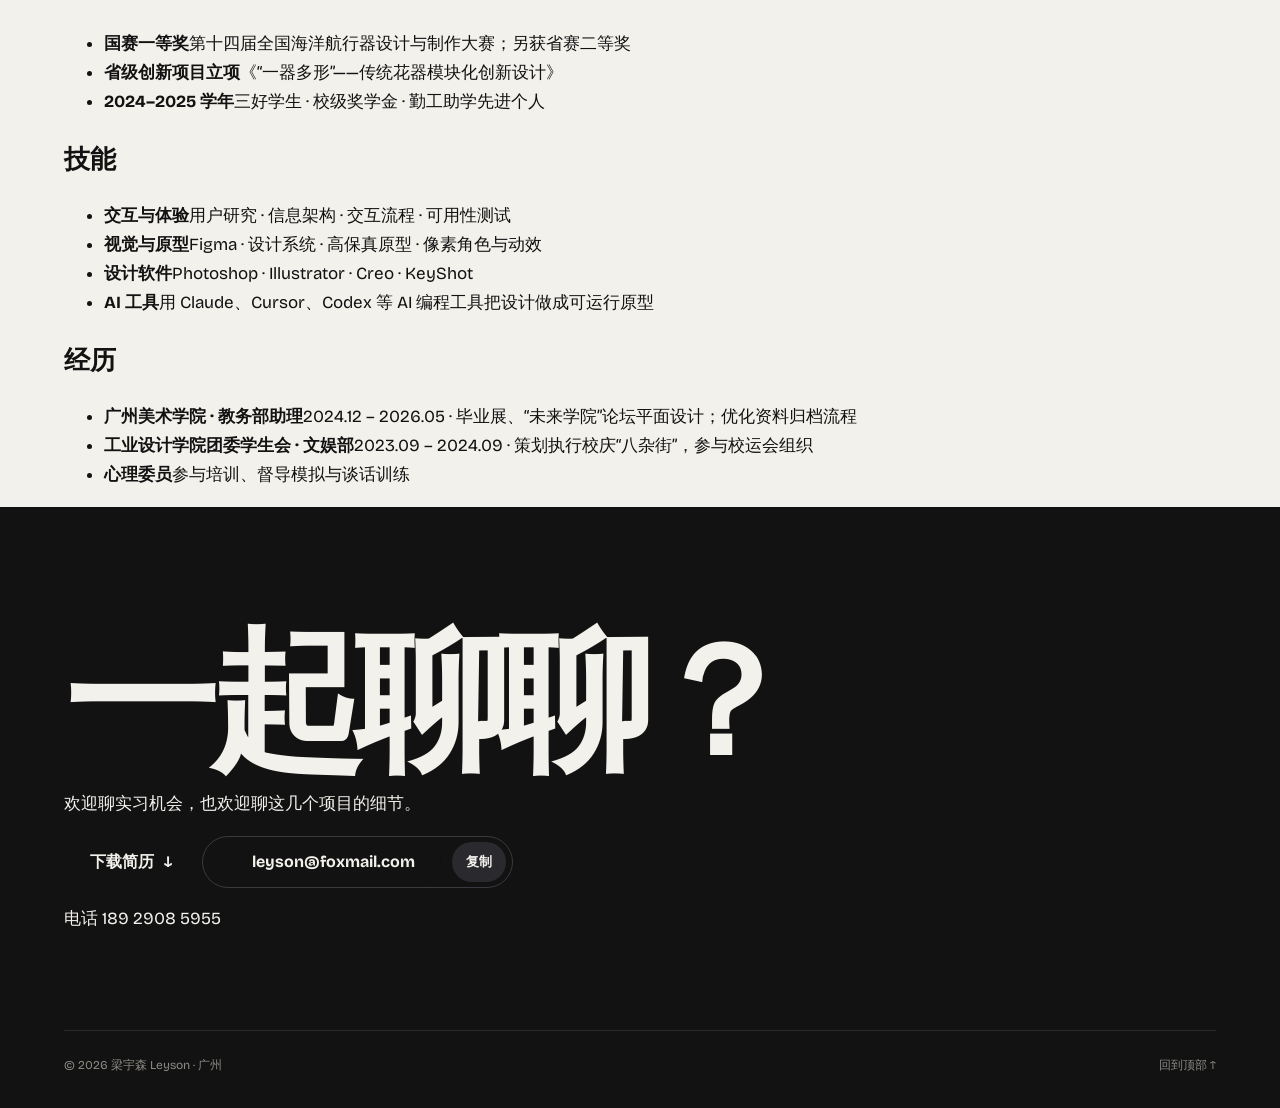
==== commit 10ce778e: "首页、作品、关于改为编辑式布局：一句定位 + 四张大封面项目卡 + 简短关于" ====
--- a/about.html
+++ b/about.html
@@ -3,174 +3,73 @@
 <head>
 <meta charset="utf-8">
 <meta name="viewport" content="width=device-width, initial-scale=1, viewport-fit=cover">
-<title>梁宇森 Leyson — 交互设计作品集</title>
-<meta name="description" content="梁宇森 Leyson，广州美术学院工业设计（智能交互方向）。把复杂的判断，变成清楚的一步。作品：SIFT、片刻 Picto、Focenda 专序、CoBuddy 亲子牙刷。">
+<title>关于 — Leyson</title>
+<meta name="description" content="梁宇森 Leyson，广州美术学院工业设计（智能交互方向）本科，2027届，UI / 交互设计。">
 <meta name="author" content="梁宇森 Leyson">
-<link rel="canonical" href="https://leysonapple.github.io/Personal-Website/">
+<link rel="canonical" href="https://leysonapple.github.io/Personal-Website/about.html">
 <meta property="og:type" content="website">
 <meta property="og:site_name" content="Leyson — 交互设计作品集">
 <meta property="og:locale" content="zh_CN">
-<meta property="og:title" content="梁宇森 Leyson — 交互设计作品集">
-<meta property="og:description" content="梁宇森 Leyson，广州美术学院工业设计（智能交互方向）。把复杂的判断，变成清楚的一步。作品：SIFT、片刻 Picto、Focenda 专序、CoBuddy 亲子牙刷。">
-<meta property="og:url" content="https://leysonapple.github.io/Personal-Website/">
+<meta property="og:title" content="关于 — Leyson">
+<meta property="og:description" content="梁宇森 Leyson，广州美术学院工业设计（智能交互方向）本科，2027届，UI / 交互设计。">
+<meta property="og:url" content="https://leysonapple.github.io/Personal-Website/about.html">
 <meta property="og:image" content="https://leysonapple.github.io/Personal-Website/assets/img/og-image.jpg">
 <meta property="og:image:width" content="1200">
 <meta property="og:image:height" content="630">
 <meta name="twitter:card" content="summary_large_image">
-<meta name="theme-color" content="#F3F1EC">
+<meta name="theme-color" content="#F6F4EF">
 <link rel="icon" href="assets/img/favicon.svg" type="image/svg+xml">
 <link rel="icon" href="assets/img/favicon-32.png" sizes="32x32" type="image/png">
 <link rel="apple-touch-icon" href="assets/img/apple-touch-icon.png">
 <link rel="preload" href="assets/fonts/Bricolage.woff2" as="font" type="font/woff2" crossorigin>
-<link rel="stylesheet" href="assets/css/style.css?v=10282215">
+<link rel="stylesheet" href="assets/css/style.css?v=11121">
 <script>document.documentElement.className='js';try{var c=localStorage.getItem('ly-dot');if(c)document.documentElement.style.setProperty('--dot',c)}catch(e){}</script>
 </head>
 <body>
 <a class="skip" href="#main">跳到正文</a>
 <header class="nav">
-  <div class="wrap">
+  <div class="wrap nav-in">
     <a class="brand" href="index.html" aria-label="Leyson 首页">Leyson<i class="mk" aria-hidden="true"></i></a>
-    <span class="open px">Open to internships · New grad 2027</span>
-    <ul>
+    <nav aria-label="主导航"><ul>
       <li><a href="work.html">作品</a></li>
-      <li><a href="about.html#about">关于</a></li>
-      <li class="hide-xs"><a href="#contact">联系</a></li>
-    </ul>
+      <li><a href="about.html" aria-current="page">关于</a></li>
+      <li><a href="files/Leyson-Resume.pdf" download>简历</a></li>
+    </ul></nav>
   </div>
 </header>
 
 <main id="main">
-<section class="hero">
-  <div class="wrap">
-    <div class="kick px rv"><span>Interaction Designer</span><span>Guangzhou</span><span>GAFA · 2023–2027</span></div>
-    <h1 class="rv d1" aria-label="Leyson.">Leyson<button type="button" class="mk mk-hero" data-dot data-follow aria-label="这个点是我的标志，点一下换个颜色"><span class="hint px" aria-hidden="true">Click me</span></button></h1>
-    <div class="hero-grid">
-      <div class="rv d2">
-        <p class="lede">把复杂的判断，<br>变成<span class="hl">清楚的一步</span>。</p>
-        <p class="sub">广州美术学院 工业设计（智能交互方向）本科。我习惯先把问题定义清楚，再用减法做取舍，最后借助 AI 编程工具把设计做成能跑的原型。</p>
-        <div class="acts">
-          <a class="btn btn-ink" href="work.html" data-magnetic>选一个项目 <span class="arr" aria-hidden="true">→</span></a>
-        </div>
-      </div>
-      <aside class="status rv d3" aria-label="我的当前状态">
-        <div class="top px"><span>Status · 此刻</span><span class="clock" data-clock><i aria-hidden="true"></i>广州 <time>--:--</time></span></div>
-        <div class="me">
-          <button type="button" class="ava" data-ava aria-label="梁宇森 Leyson 的像素头像：点一下打个招呼">
-            <img class="f0" src="assets/img/avatar-pixel.png" alt="" width="80" height="80" loading="eager" decoding="async">
-            <img class="f1" src="assets/img/avatar-pixel-blink.png" alt="" width="80" height="80" loading="eager" decoding="async">
-            <span class="on-dot" aria-hidden="true"></span>
-          </button>
-          <span class="ava-say" data-ava-say aria-live="polite"></span>
-          <div><b>梁宇森 Leyson</b><span>交互 / UI·UX 设计</span></div>
-        </div>
-        <dl>
-          <dt>心情</dt><dd><button type="button" class="cyc" data-cyc="mood" aria-label="心情：有点兴奋（点一下换一个）"><i class="pxi" aria-hidden="true"></i><span>有点兴奋</span></button></dd>
-          <dt>正在做</dt><dd><button type="button" class="cyc" data-cyc="doing" aria-label="正在做：打磨作品集（点一下换一个）"><i class="pxi" aria-hidden="true"></i><span>打磨作品集</span></button></dd>
-          <dt>联系偏好</dt><dd>欢迎来聊</dd>
-        </dl>
-        <div class="say"><a href="#contact">→ 开放实习 / 2027 校招</a><a class="fmt px" href="work.html">See work ↗</a></div>
-      </aside>
-    </div>
+<section class="a-hero wrap">
+  <div class="a-photo rv"><picture><source srcset="assets/img/portrait.webp" type="image/webp"><img src="assets/img/portrait.jpg" alt="梁宇森 Leyson 的照片" loading="eager" width="736" height="1200" decoding="async"></picture></div>
+  <div class="a-txt rv d1">
+    <p class="h-id"><img class="ava" src="assets/img/avatar-pixel.png" alt="" width="40" height="40" loading="eager" decoding="async"><span>梁宇森 <span class="pn">Leyson</span></span></p>
+    <h1>你好，我是 <span class="pn">Leyson</span>。</h1>
+    <p class="a-bio">广州美术学院 工业设计（智能交互方向）本科，2027届。工业设计出身，关心人和系统之间那一点点摩擦：先把问题定义清楚，再用减法做取舍，最后借助 AI 编程工具做成能跑的原型。</p>
+    <p class="h-line"><span>UI / 交互设计</span> · <span>2027届</span> · <span>广州</span> · <span>正在找实习</span></p>
   </div>
 </section>
-
-<div class="marquee" aria-hidden="true"><div class="track">
-  <span><b>✦</b> SIFT <em>设计方向收敛 Agent</em> <b>✦</b> PICTO <em>异地情侣低打扰陪伴</em> <b>✦</b> FOCENDA <em>设计师动态日程</em> <b>✦</b> COBUDDY <em>亲子协同牙刷</em></span>
-  <span><b>✦</b> SIFT <em>设计方向收敛 Agent</em> <b>✦</b> PICTO <em>异地情侣低打扰陪伴</em> <b>✦</b> FOCENDA <em>设计师动态日程</em> <b>✦</b> COBUDDY <em>亲子协同牙刷</em></span>
-  <span><b>✦</b> SIFT <em>设计方向收敛 Agent</em> <b>✦</b> PICTO <em>异地情侣低打扰陪伴</em> <b>✦</b> FOCENDA <em>设计师动态日程</em> <b>✦</b> COBUDDY <em>亲子协同牙刷</em></span>
-  <span><b>✦</b> SIFT <em>设计方向收敛 Agent</em> <b>✦</b> PICTO <em>异地情侣低打扰陪伴</em> <b>✦</b> FOCENDA <em>设计师动态日程</em> <b>✦</b> COBUDDY <em>亲子协同牙刷</em></span>
-</div></div>
-
-<section class="sec sec-work" aria-labelledby="work-h">
-  <div class="wrap">
-    <div class="sec-head rv"><div class="no px">01 · Selected work</div><h2 id="work-h">精选作品</h2><a class="more" href="work.html">全部作品 <span aria-hidden="true">→</span></a></div>
-    <div class="pcs">
-      <a class="pc s rv" href="projects/sift.html" data-tilt data-cursor="查看">
-        <span class="pc-top"><img class="logo" src="assets/img/logo-sift.png" alt="" width="186" height="192" loading="lazy" decoding="async"><span class="px">01 · Web · 可试用</span></span>
-        <span class="pc-txt"><b>SIFT</b><span>设计前期的 AI 方向收敛 Agent</span></span>
-        <span class="pc-body">
-          <span class="pc-prob"><em class="px">Problem</em>设计师拿到模糊 Brief，缺的不是图，而是判断的次序。</span>
-          <span class="pc-chips"><span>3 人小组组长</span><span>Agent 设计</span><span>在线试用</span></span>
-        </span>
-        <span class="pc-go" aria-hidden="true">→</span>
-      </a>
-      <a class="pc p rv d1" href="projects/picto.html" data-tilt data-cursor="查看">
-        <span class="pc-top"><img class="logo" src="assets/img/logo-picto.png" alt="" width="192" height="192" loading="lazy" decoding="async"><span class="px">02 · Mobile · 原型</span></span>
-        <span class="pc-txt"><b>Picto</b><span>情侣的低打扰陪伴 App</span></span>
-        <span class="pc-body">
-          <span class="pc-prob"><em class="px">Problem</em>即时通信把“被看见”绑成了“要回复”，异地情侣因此更累。</span>
-          <span class="pc-chips"><span>独立完成</span><span>约 2 个月</span><span>可运行原型</span></span>
-        </span>
-        <span class="pc-go" aria-hidden="true">→</span>
-      </a>
-      <a class="pc f rv d2" href="projects/focenda.html" data-tilt data-cursor="查看">
-        <span class="pc-top"><img class="logo" src="assets/img/logo-focenda.png" alt="" width="192" height="192" loading="lazy" decoding="async"><span class="px">03 · Web + Mobile · 内测</span></span>
-        <span class="pc-txt"><b>Focenda</b><span>每日规划与动态排期</span></span>
-        <span class="pc-body">
-          <span class="pc-prob"><em class="px">Problem</em>设计师的时间被“非设计”吃掉：琐事多、信息散、难出结果。</span>
-          <span class="pc-chips"><span>用户访谈</span><span>多端设计</span><span>内测 10 人</span></span>
-        </span>
-        <span class="pc-go" aria-hidden="true">→</span>
-      </a>
-      <a class="pc c rv d3" href="projects/cobuddy.html" data-tilt data-cursor="查看">
-        <span class="pc-top"><img class="logo" src="assets/img/logo-cobuddy.png" alt="" width="192" height="192" loading="lazy" decoding="async"><span class="px">04 · 工业设计 · 校企合作</span></span>
-        <span class="pc-txt"><b>CoBuddy</b><span>高露洁 × 广美 亲子牙刷</span></span>
-        <span class="pc-body">
-          <span class="pc-prob"><em class="px">Problem</em>孩子握得住牙刷，却控制不住刷牙；家长一帮忙就变成代刷。</span>
-          <span class="pc-chips"><span>独立完成</span><span>约 2 个月</span><span>产品设计</span></span>
-        </span>
-        <span class="pc-go" aria-hidden="true">→</span>
-      </a>
-    </div>
-  </div>
-</section>
-
-<section class="sec" id="about" aria-labelledby="about-h">
-  <div class="wrap">
-    <div class="sec-head rv"><div class="no px">02 · About</div><h2 id="about-h">你好，我是<span class="lat"> Leyson</span>。</h2></div>
-    <div class="about">
-      <div class="photo rv"><picture><source srcset="assets/img/portrait.webp" type="image/webp"><img src="assets/img/portrait.jpg" alt="梁宇森 Leyson 的照片" width="736" height="1200" loading="lazy" decoding="async"></picture><span class="hi px"><i class="mk" aria-hidden="true"></i>Hi! I’m Leyson</span></div>
-      <div class="rv d1">
-        <p class="intro">工业设计出身，关心“人和系统之间那一点点摩擦”。<span class="mute">我喜欢把复杂的判断拆成清楚的一步，也喜欢像素、角色这种能让产品有温度的小东西。</span></p>
-        <div class="cv">
-          <div><h3 class="px">Honors</h3><ul>
-            <li><b>国赛一等奖</b><span>第十四届全国海洋航行器设计与制作大赛；另获省赛二等奖</span></li>
-            <li><b>2024–2025 学年</b><span>三好学生 · 校级奖学金 · 勤工助学先进个人</span></li>
-          </ul></div>
-          <div><h3 class="px">Skills</h3><ul>
-            <li><b>交互与体验</b><span>用户研究 · 信息架构 · 交互流程</span></li>
-            <li><b>视觉与原型</b><span>Figma · 设计系统 · 像素角色与动效</span></li>
-            <li><b>AI 辅助开发</b><span>借助 AI 编程工具把设计做成可运行原型</span></li>
-          </ul></div>
-          <div><h3 class="px">Experience</h3><ul>
-            <li><b>广州美术学院 · 教务部助理</b><span>毕业展、“未来学院”论坛平面设计；优化资料归档流程</span></li>
-            <li><b>工业设计学院学生会 · 文娱部</b><span>策划执行校庆八杂街，参与校运会组织</span></li>
-            <li><b>心理委员</b><span>谈话训练与同伴支持</span></li>
-          </ul></div>
-        </div>
-      </div>
-    </div>
-  </div>
+<section class="a-cv wrap">
+  <div class="cv-b rv"><h2 class="lab">荣誉</h2><ul><li><b>国赛一等奖</b><span>第十四届全国海洋航行器设计与制作大赛；另获省赛二等奖</span></li><li><b>省级创新项目立项</b><span>《“一器多形”——传统花器模块化创新设计》</span></li><li><b>2024–2025 学年</b><span>三好学生 · 校级奖学金 · 勤工助学先进个人</span></li></ul></div>
+  <div class="cv-b rv"><h2 class="lab">技能</h2><ul><li><b>交互与体验</b><span>用户研究 · 信息架构 · 交互流程 · 可用性测试</span></li><li><b>视觉与原型</b><span>Figma · 设计系统 · 高保真原型 · 像素角色与动效</span></li><li><b>设计软件</b><span>Photoshop · Illustrator · Creo · KeyShot</span></li><li><b>AI 工具</b><span>用 Claude、Cursor、Codex 等 AI 编程工具把设计做成可运行原型</span></li></ul></div>
+  <div class="cv-b rv"><h2 class="lab">经历</h2><ul><li><b>广州美术学院 · 教务部助理</b><span>2024.12 – 2026.05 · 毕业展、“未来学院”论坛平面设计；优化资料归档流程</span></li><li><b>工业设计学院团委学生会 · 文娱部</b><span>2023.09 – 2024.09 · 策划执行校庆“八杂街”，参与校运会组织</span></li><li><b>心理委员</b><span>参与培训、督导模拟与谈话训练</span></li></ul></div>
 </section>
 </main>
 <footer class="foot" id="contact">
   <div class="wrap">
-    <p class="eyebrow px">Contact</p>
-    <h2 aria-label="Let’s talk.">Let’s talk<button type="button" class="mk mk-big" data-dot aria-label="换一个点的颜色"></button></h2>
-    <p class="l">欢迎聊聊实习或校招机会，也可以聊这几个项目的细节。</p>
-    <div class="links">
-      <span class="mail-group"><a href="mailto:leyson@foxmail.com">leyson@foxmail.com</a><button type="button" class="copy" data-copy="leyson@foxmail.com" aria-label="复制邮箱地址"><span>复制</span></button></span>
-      <a href="tel:+8618929085955">189 2908 5955</a>
+    <h2>一起聊聊？</h2>
+    <p class="foot-l">欢迎聊实习机会，也欢迎聊这几个项目的细节。</p>
+    <div class="c-links">
+      <a class="btn btn-ink" href="files/Leyson-Resume.pdf" download>下载简历 <span aria-hidden="true">↓</span></a>
+      <span class="mail-group"><a class="btn btn-line" href="mailto:leyson@foxmail.com">leyson@foxmail.com</a><button type="button" class="copy" data-copy="leyson@foxmail.com" aria-label="复制邮箱地址"><span>复制</span></button></span>
     </div>
+    <p class="foot-tel">电话 <a href="tel:+8618929085955">189 2908 5955</a></p>
     <div class="base">
       <span>© <span id="y">2026</span> 梁宇森 Leyson · 广州</span>
-      <span class="px">Designed by Leyson · built with AI</span>
-      <a class="top px" href="#main">Back to top ↑</a>
+      <a href="#main">回到顶部 ↑</a>
     </div>
   </div>
 </footer>
-<div class="cursor" aria-hidden="true"><span></span></div>
 <p class="toast" role="status" aria-live="polite"></p>
-<script src="assets/js/main.js?v=10282215" defer></script>
+<script src="assets/js/main.js?v=11121" defer></script>
 </body>
 </html>
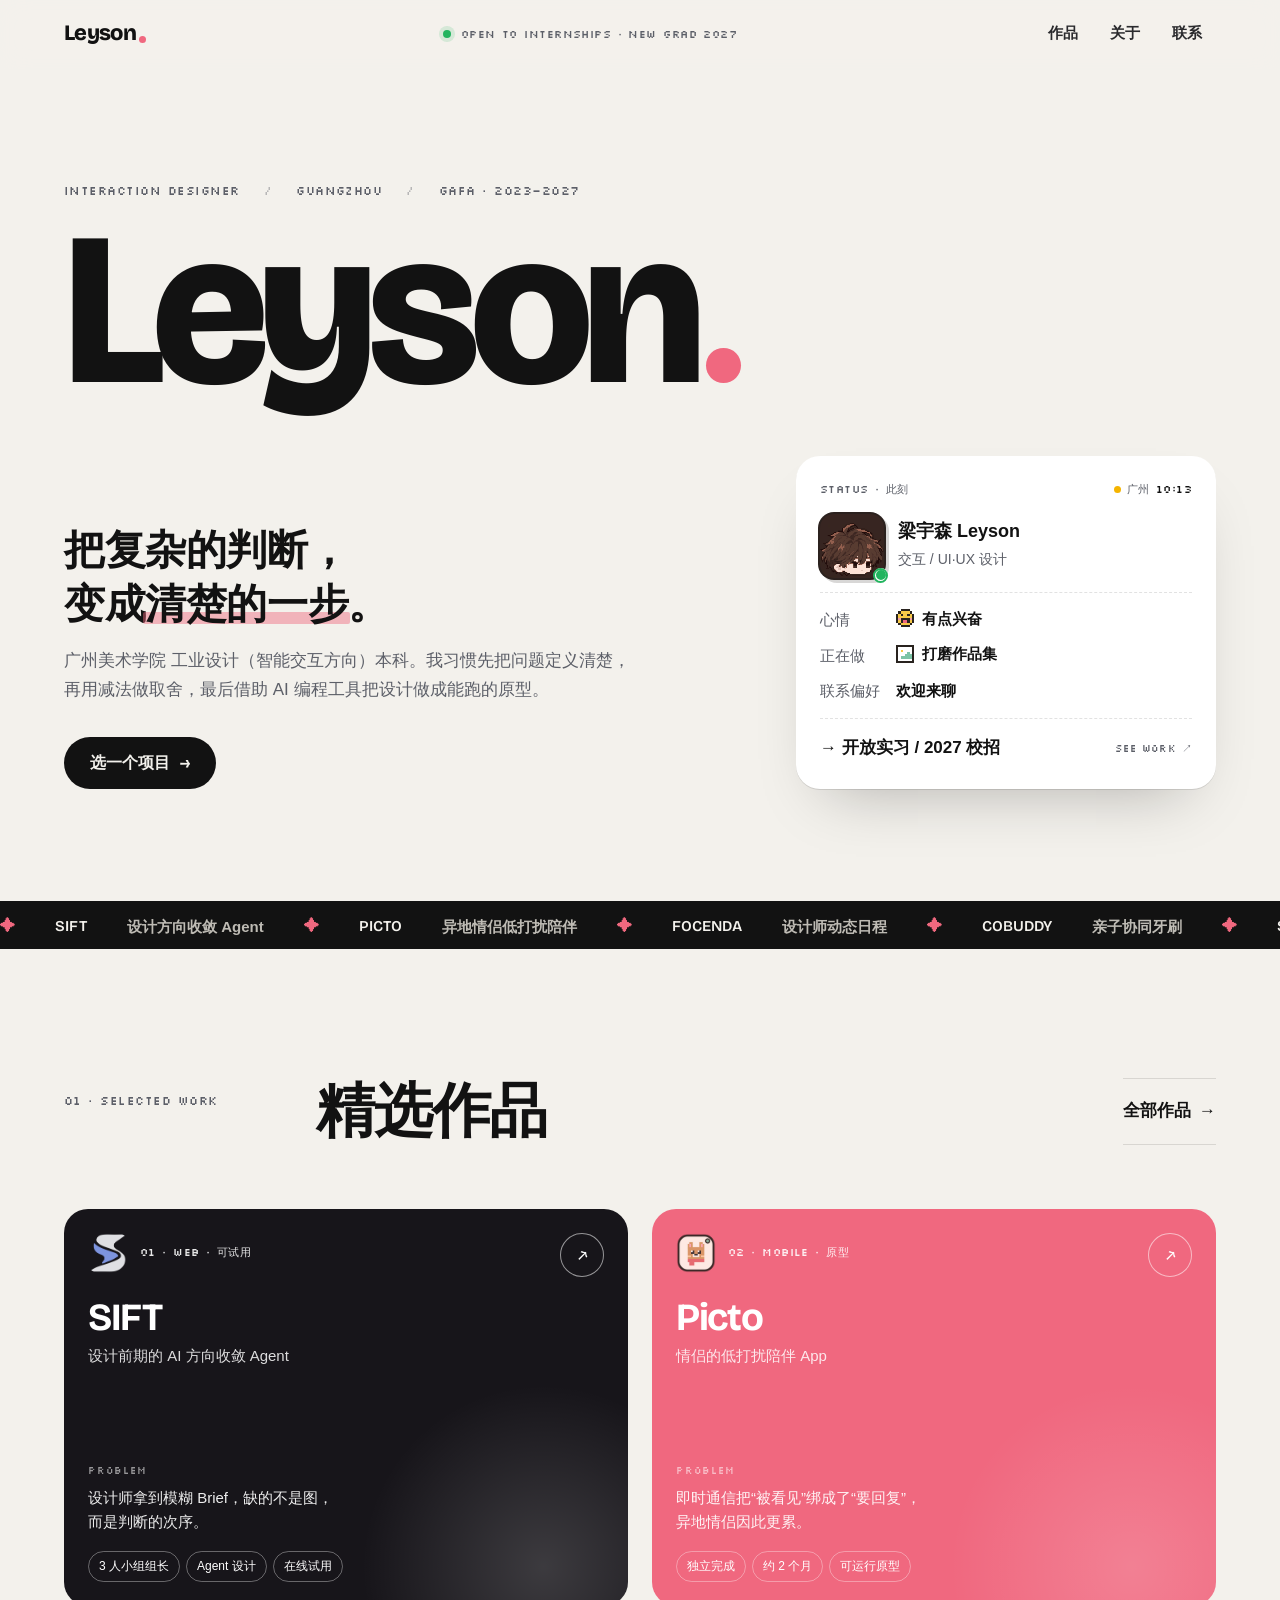
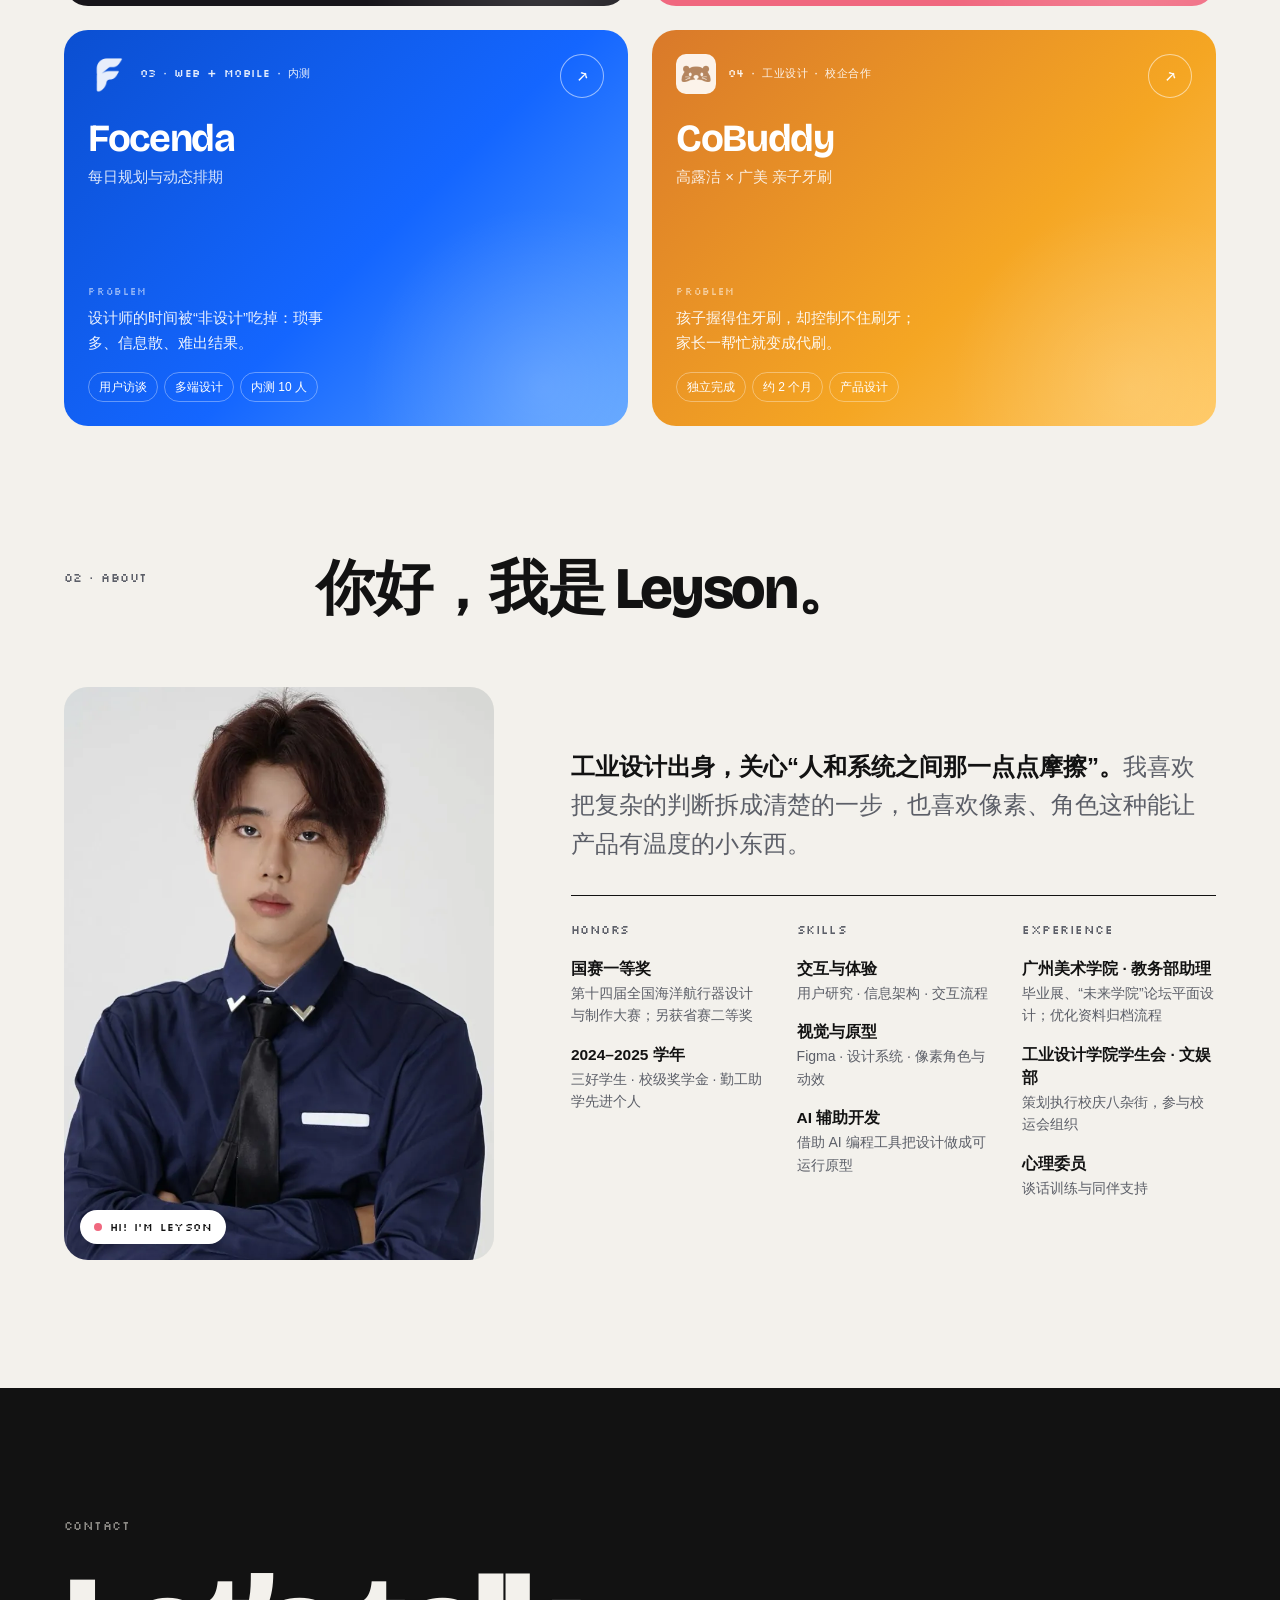
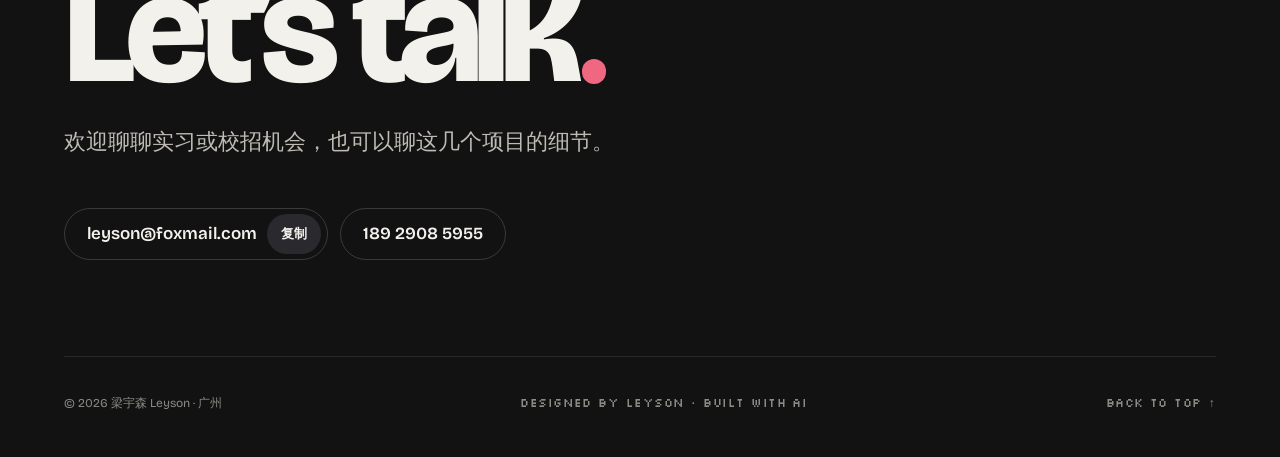
==== commit a6531694: "撤回作品集网页重做（sen：网站不要改），恢复到 f037e6b 的状态" ====
--- a/about.html
+++ b/about.html
@@ -3,73 +3,174 @@
 <head>
 <meta charset="utf-8">
 <meta name="viewport" content="width=device-width, initial-scale=1, viewport-fit=cover">
-<title>关于 — Leyson</title>
-<meta name="description" content="梁宇森 Leyson，广州美术学院工业设计（智能交互方向）本科，2027届，UI / 交互设计。">
+<title>梁宇森 Leyson — 交互设计作品集</title>
+<meta name="description" content="梁宇森 Leyson，广州美术学院工业设计（智能交互方向）。把复杂的判断，变成清楚的一步。作品：SIFT、片刻 Picto、Focenda 专序、CoBuddy 亲子牙刷。">
 <meta name="author" content="梁宇森 Leyson">
-<link rel="canonical" href="https://leysonapple.github.io/Personal-Website/about.html">
+<link rel="canonical" href="https://leysonapple.github.io/Personal-Website/">
 <meta property="og:type" content="website">
 <meta property="og:site_name" content="Leyson — 交互设计作品集">
 <meta property="og:locale" content="zh_CN">
-<meta property="og:title" content="关于 — Leyson">
-<meta property="og:description" content="梁宇森 Leyson，广州美术学院工业设计（智能交互方向）本科，2027届，UI / 交互设计。">
-<meta property="og:url" content="https://leysonapple.github.io/Personal-Website/about.html">
+<meta property="og:title" content="梁宇森 Leyson — 交互设计作品集">
+<meta property="og:description" content="梁宇森 Leyson，广州美术学院工业设计（智能交互方向）。把复杂的判断，变成清楚的一步。作品：SIFT、片刻 Picto、Focenda 专序、CoBuddy 亲子牙刷。">
+<meta property="og:url" content="https://leysonapple.github.io/Personal-Website/">
 <meta property="og:image" content="https://leysonapple.github.io/Personal-Website/assets/img/og-image.jpg">
 <meta property="og:image:width" content="1200">
 <meta property="og:image:height" content="630">
 <meta name="twitter:card" content="summary_large_image">
-<meta name="theme-color" content="#F6F4EF">
+<meta name="theme-color" content="#F3F1EC">
 <link rel="icon" href="assets/img/favicon.svg" type="image/svg+xml">
 <link rel="icon" href="assets/img/favicon-32.png" sizes="32x32" type="image/png">
 <link rel="apple-touch-icon" href="assets/img/apple-touch-icon.png">
 <link rel="preload" href="assets/fonts/Bricolage.woff2" as="font" type="font/woff2" crossorigin>
-<link rel="stylesheet" href="assets/css/style.css?v=11121">
+<link rel="stylesheet" href="assets/css/style.css?v=10282215">
 <script>document.documentElement.className='js';try{var c=localStorage.getItem('ly-dot');if(c)document.documentElement.style.setProperty('--dot',c)}catch(e){}</script>
 </head>
 <body>
 <a class="skip" href="#main">跳到正文</a>
 <header class="nav">
-  <div class="wrap nav-in">
+  <div class="wrap">
     <a class="brand" href="index.html" aria-label="Leyson 首页">Leyson<i class="mk" aria-hidden="true"></i></a>
-    <nav aria-label="主导航"><ul>
+    <span class="open px">Open to internships · New grad 2027</span>
+    <ul>
       <li><a href="work.html">作品</a></li>
-      <li><a href="about.html" aria-current="page">关于</a></li>
-      <li><a href="files/Leyson-Resume.pdf" download>简历</a></li>
-    </ul></nav>
+      <li><a href="about.html#about">关于</a></li>
+      <li class="hide-xs"><a href="#contact">联系</a></li>
+    </ul>
   </div>
 </header>
 
 <main id="main">
-<section class="a-hero wrap">
-  <div class="a-photo rv"><picture><source srcset="assets/img/portrait.webp" type="image/webp"><img src="assets/img/portrait.jpg" alt="梁宇森 Leyson 的照片" loading="eager" width="736" height="1200" decoding="async"></picture></div>
-  <div class="a-txt rv d1">
-    <p class="h-id"><img class="ava" src="assets/img/avatar-pixel.png" alt="" width="40" height="40" loading="eager" decoding="async"><span>梁宇森 <span class="pn">Leyson</span></span></p>
-    <h1>你好，我是 <span class="pn">Leyson</span>。</h1>
-    <p class="a-bio">广州美术学院 工业设计（智能交互方向）本科，2027届。工业设计出身，关心人和系统之间那一点点摩擦：先把问题定义清楚，再用减法做取舍，最后借助 AI 编程工具做成能跑的原型。</p>
-    <p class="h-line"><span>UI / 交互设计</span> · <span>2027届</span> · <span>广州</span> · <span>正在找实习</span></p>
+<section class="hero">
+  <div class="wrap">
+    <div class="kick px rv"><span>Interaction Designer</span><span>Guangzhou</span><span>GAFA · 2023–2027</span></div>
+    <h1 class="rv d1" aria-label="Leyson.">Leyson<button type="button" class="mk mk-hero" data-dot data-follow aria-label="这个点是我的标志，点一下换个颜色"><span class="hint px" aria-hidden="true">Click me</span></button></h1>
+    <div class="hero-grid">
+      <div class="rv d2">
+        <p class="lede">把复杂的判断，<br>变成<span class="hl">清楚的一步</span>。</p>
+        <p class="sub">广州美术学院 工业设计（智能交互方向）本科。我习惯先把问题定义清楚，再用减法做取舍，最后借助 AI 编程工具把设计做成能跑的原型。</p>
+        <div class="acts">
+          <a class="btn btn-ink" href="work.html" data-magnetic>选一个项目 <span class="arr" aria-hidden="true">→</span></a>
+        </div>
+      </div>
+      <aside class="status rv d3" aria-label="我的当前状态">
+        <div class="top px"><span>Status · 此刻</span><span class="clock" data-clock><i aria-hidden="true"></i>广州 <time>--:--</time></span></div>
+        <div class="me">
+          <button type="button" class="ava" data-ava aria-label="梁宇森 Leyson 的像素头像：点一下打个招呼">
+            <img class="f0" src="assets/img/avatar-pixel.png" alt="" width="80" height="80" loading="eager" decoding="async">
+            <img class="f1" src="assets/img/avatar-pixel-blink.png" alt="" width="80" height="80" loading="eager" decoding="async">
+            <span class="on-dot" aria-hidden="true"></span>
+          </button>
+          <span class="ava-say" data-ava-say aria-live="polite"></span>
+          <div><b>梁宇森 Leyson</b><span>交互 / UI·UX 设计</span></div>
+        </div>
+        <dl>
+          <dt>心情</dt><dd><button type="button" class="cyc" data-cyc="mood" aria-label="心情：有点兴奋（点一下换一个）"><i class="pxi" aria-hidden="true"></i><span>有点兴奋</span></button></dd>
+          <dt>正在做</dt><dd><button type="button" class="cyc" data-cyc="doing" aria-label="正在做：打磨作品集（点一下换一个）"><i class="pxi" aria-hidden="true"></i><span>打磨作品集</span></button></dd>
+          <dt>联系偏好</dt><dd>欢迎来聊</dd>
+        </dl>
+        <div class="say"><a href="#contact">→ 开放实习 / 2027 校招</a><a class="fmt px" href="work.html">See work ↗</a></div>
+      </aside>
+    </div>
   </div>
 </section>
-<section class="a-cv wrap">
-  <div class="cv-b rv"><h2 class="lab">荣誉</h2><ul><li><b>国赛一等奖</b><span>第十四届全国海洋航行器设计与制作大赛；另获省赛二等奖</span></li><li><b>省级创新项目立项</b><span>《“一器多形”——传统花器模块化创新设计》</span></li><li><b>2024–2025 学年</b><span>三好学生 · 校级奖学金 · 勤工助学先进个人</span></li></ul></div>
-  <div class="cv-b rv"><h2 class="lab">技能</h2><ul><li><b>交互与体验</b><span>用户研究 · 信息架构 · 交互流程 · 可用性测试</span></li><li><b>视觉与原型</b><span>Figma · 设计系统 · 高保真原型 · 像素角色与动效</span></li><li><b>设计软件</b><span>Photoshop · Illustrator · Creo · KeyShot</span></li><li><b>AI 工具</b><span>用 Claude、Cursor、Codex 等 AI 编程工具把设计做成可运行原型</span></li></ul></div>
-  <div class="cv-b rv"><h2 class="lab">经历</h2><ul><li><b>广州美术学院 · 教务部助理</b><span>2024.12 – 2026.05 · 毕业展、“未来学院”论坛平面设计；优化资料归档流程</span></li><li><b>工业设计学院团委学生会 · 文娱部</b><span>2023.09 – 2024.09 · 策划执行校庆“八杂街”，参与校运会组织</span></li><li><b>心理委员</b><span>参与培训、督导模拟与谈话训练</span></li></ul></div>
+
+<div class="marquee" aria-hidden="true"><div class="track">
+  <span><b>✦</b> SIFT <em>设计方向收敛 Agent</em> <b>✦</b> PICTO <em>异地情侣低打扰陪伴</em> <b>✦</b> FOCENDA <em>设计师动态日程</em> <b>✦</b> COBUDDY <em>亲子协同牙刷</em></span>
+  <span><b>✦</b> SIFT <em>设计方向收敛 Agent</em> <b>✦</b> PICTO <em>异地情侣低打扰陪伴</em> <b>✦</b> FOCENDA <em>设计师动态日程</em> <b>✦</b> COBUDDY <em>亲子协同牙刷</em></span>
+  <span><b>✦</b> SIFT <em>设计方向收敛 Agent</em> <b>✦</b> PICTO <em>异地情侣低打扰陪伴</em> <b>✦</b> FOCENDA <em>设计师动态日程</em> <b>✦</b> COBUDDY <em>亲子协同牙刷</em></span>
+  <span><b>✦</b> SIFT <em>设计方向收敛 Agent</em> <b>✦</b> PICTO <em>异地情侣低打扰陪伴</em> <b>✦</b> FOCENDA <em>设计师动态日程</em> <b>✦</b> COBUDDY <em>亲子协同牙刷</em></span>
+</div></div>
+
+<section class="sec sec-work" aria-labelledby="work-h">
+  <div class="wrap">
+    <div class="sec-head rv"><div class="no px">01 · Selected work</div><h2 id="work-h">精选作品</h2><a class="more" href="work.html">全部作品 <span aria-hidden="true">→</span></a></div>
+    <div class="pcs">
+      <a class="pc s rv" href="projects/sift.html" data-tilt data-cursor="查看">
+        <span class="pc-top"><img class="logo" src="assets/img/logo-sift.png" alt="" width="186" height="192" loading="lazy" decoding="async"><span class="px">01 · Web · 可试用</span></span>
+        <span class="pc-txt"><b>SIFT</b><span>设计前期的 AI 方向收敛 Agent</span></span>
+        <span class="pc-body">
+          <span class="pc-prob"><em class="px">Problem</em>设计师拿到模糊 Brief，缺的不是图，而是判断的次序。</span>
+          <span class="pc-chips"><span>3 人小组组长</span><span>Agent 设计</span><span>在线试用</span></span>
+        </span>
+        <span class="pc-go" aria-hidden="true">→</span>
+      </a>
+      <a class="pc p rv d1" href="projects/picto.html" data-tilt data-cursor="查看">
+        <span class="pc-top"><img class="logo" src="assets/img/logo-picto.png" alt="" width="192" height="192" loading="lazy" decoding="async"><span class="px">02 · Mobile · 原型</span></span>
+        <span class="pc-txt"><b>Picto</b><span>情侣的低打扰陪伴 App</span></span>
+        <span class="pc-body">
+          <span class="pc-prob"><em class="px">Problem</em>即时通信把“被看见”绑成了“要回复”，异地情侣因此更累。</span>
+          <span class="pc-chips"><span>独立完成</span><span>约 2 个月</span><span>可运行原型</span></span>
+        </span>
+        <span class="pc-go" aria-hidden="true">→</span>
+      </a>
+      <a class="pc f rv d2" href="projects/focenda.html" data-tilt data-cursor="查看">
+        <span class="pc-top"><img class="logo" src="assets/img/logo-focenda.png" alt="" width="192" height="192" loading="lazy" decoding="async"><span class="px">03 · Web + Mobile · 内测</span></span>
+        <span class="pc-txt"><b>Focenda</b><span>每日规划与动态排期</span></span>
+        <span class="pc-body">
+          <span class="pc-prob"><em class="px">Problem</em>设计师的时间被“非设计”吃掉：琐事多、信息散、难出结果。</span>
+          <span class="pc-chips"><span>用户访谈</span><span>多端设计</span><span>内测 10 人</span></span>
+        </span>
+        <span class="pc-go" aria-hidden="true">→</span>
+      </a>
+      <a class="pc c rv d3" href="projects/cobuddy.html" data-tilt data-cursor="查看">
+        <span class="pc-top"><img class="logo" src="assets/img/logo-cobuddy.png" alt="" width="192" height="192" loading="lazy" decoding="async"><span class="px">04 · 工业设计 · 校企合作</span></span>
+        <span class="pc-txt"><b>CoBuddy</b><span>高露洁 × 广美 亲子牙刷</span></span>
+        <span class="pc-body">
+          <span class="pc-prob"><em class="px">Problem</em>孩子握得住牙刷，却控制不住刷牙；家长一帮忙就变成代刷。</span>
+          <span class="pc-chips"><span>独立完成</span><span>约 2 个月</span><span>产品设计</span></span>
+        </span>
+        <span class="pc-go" aria-hidden="true">→</span>
+      </a>
+    </div>
+  </div>
+</section>
+
+<section class="sec" id="about" aria-labelledby="about-h">
+  <div class="wrap">
+    <div class="sec-head rv"><div class="no px">02 · About</div><h2 id="about-h">你好，我是<span class="lat"> Leyson</span>。</h2></div>
+    <div class="about">
+      <div class="photo rv"><picture><source srcset="assets/img/portrait.webp" type="image/webp"><img src="assets/img/portrait.jpg" alt="梁宇森 Leyson 的照片" width="736" height="1200" loading="lazy" decoding="async"></picture><span class="hi px"><i class="mk" aria-hidden="true"></i>Hi! I’m Leyson</span></div>
+      <div class="rv d1">
+        <p class="intro">工业设计出身，关心“人和系统之间那一点点摩擦”。<span class="mute">我喜欢把复杂的判断拆成清楚的一步，也喜欢像素、角色这种能让产品有温度的小东西。</span></p>
+        <div class="cv">
+          <div><h3 class="px">Honors</h3><ul>
+            <li><b>国赛一等奖</b><span>第十四届全国海洋航行器设计与制作大赛；另获省赛二等奖</span></li>
+            <li><b>2024–2025 学年</b><span>三好学生 · 校级奖学金 · 勤工助学先进个人</span></li>
+          </ul></div>
+          <div><h3 class="px">Skills</h3><ul>
+            <li><b>交互与体验</b><span>用户研究 · 信息架构 · 交互流程</span></li>
+            <li><b>视觉与原型</b><span>Figma · 设计系统 · 像素角色与动效</span></li>
+            <li><b>AI 辅助开发</b><span>借助 AI 编程工具把设计做成可运行原型</span></li>
+          </ul></div>
+          <div><h3 class="px">Experience</h3><ul>
+            <li><b>广州美术学院 · 教务部助理</b><span>毕业展、“未来学院”论坛平面设计；优化资料归档流程</span></li>
+            <li><b>工业设计学院学生会 · 文娱部</b><span>策划执行校庆八杂街，参与校运会组织</span></li>
+            <li><b>心理委员</b><span>谈话训练与同伴支持</span></li>
+          </ul></div>
+        </div>
+      </div>
+    </div>
+  </div>
 </section>
 </main>
 <footer class="foot" id="contact">
   <div class="wrap">
-    <h2>一起聊聊？</h2>
-    <p class="foot-l">欢迎聊实习机会，也欢迎聊这几个项目的细节。</p>
-    <div class="c-links">
-      <a class="btn btn-ink" href="files/Leyson-Resume.pdf" download>下载简历 <span aria-hidden="true">↓</span></a>
-      <span class="mail-group"><a class="btn btn-line" href="mailto:leyson@foxmail.com">leyson@foxmail.com</a><button type="button" class="copy" data-copy="leyson@foxmail.com" aria-label="复制邮箱地址"><span>复制</span></button></span>
+    <p class="eyebrow px">Contact</p>
+    <h2 aria-label="Let’s talk.">Let’s talk<button type="button" class="mk mk-big" data-dot aria-label="换一个点的颜色"></button></h2>
+    <p class="l">欢迎聊聊实习或校招机会，也可以聊这几个项目的细节。</p>
+    <div class="links">
+      <span class="mail-group"><a href="mailto:leyson@foxmail.com">leyson@foxmail.com</a><button type="button" class="copy" data-copy="leyson@foxmail.com" aria-label="复制邮箱地址"><span>复制</span></button></span>
+      <a href="tel:+8618929085955">189 2908 5955</a>
     </div>
-    <p class="foot-tel">电话 <a href="tel:+8618929085955">189 2908 5955</a></p>
     <div class="base">
       <span>© <span id="y">2026</span> 梁宇森 Leyson · 广州</span>
-      <a href="#main">回到顶部 ↑</a>
+      <span class="px">Designed by Leyson · built with AI</span>
+      <a class="top px" href="#main">Back to top ↑</a>
     </div>
   </div>
 </footer>
+<div class="cursor" aria-hidden="true"><span></span></div>
 <p class="toast" role="status" aria-live="polite"></p>
-<script src="assets/js/main.js?v=11121" defer></script>
+<script src="assets/js/main.js?v=10282215" defer></script>
 </body>
 </html>
